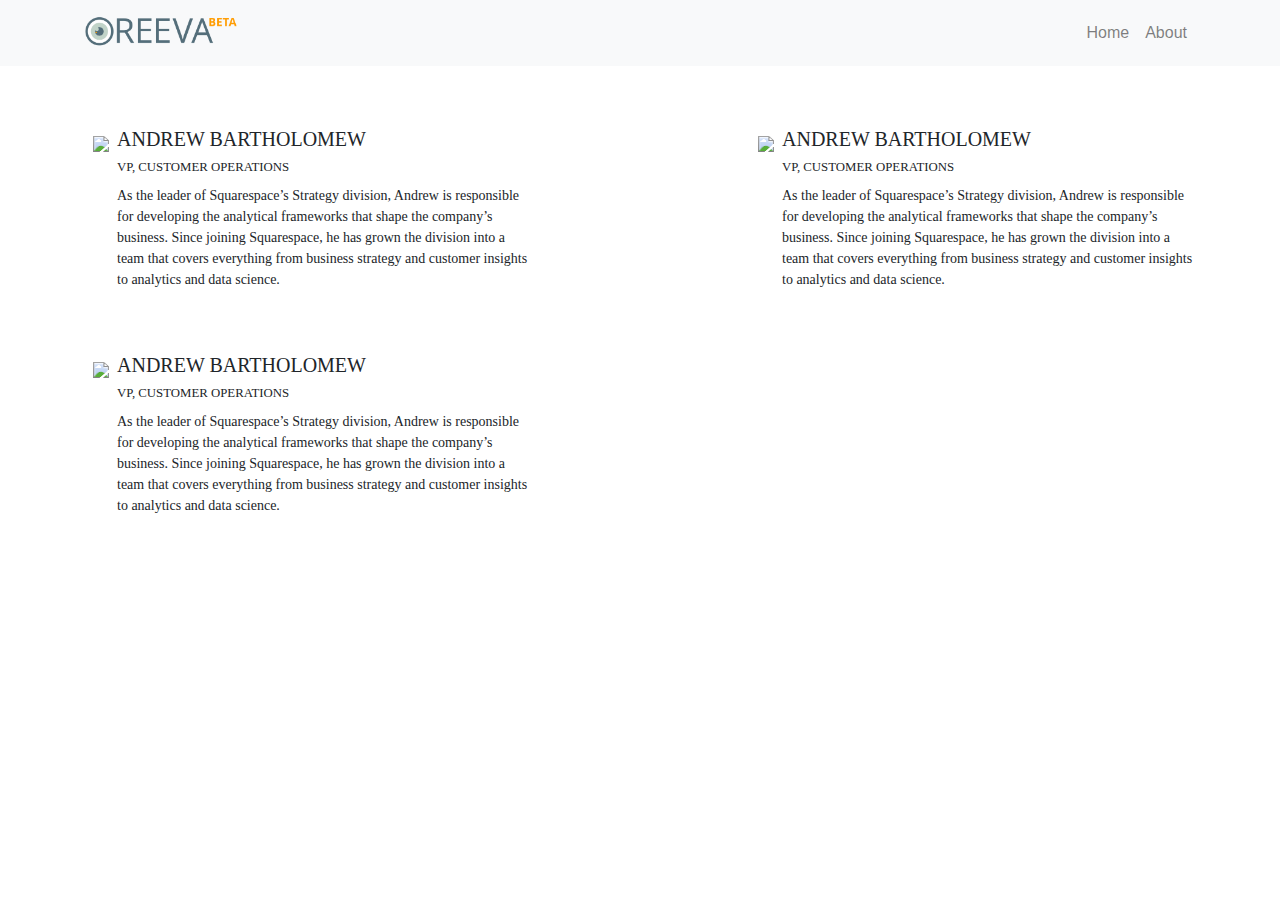
==== html/about.html @ f96af0c2 "Merge" ====
<html class="w-100">

<head>
    <link rel="stylesheet" type="text/css" href="../css/bootstrap-grid.min.css">
    <link rel="stylesheet" type="text/css" href="../css/bootstrap-beta.min.css">
    <link rel="stylesheet" type="text/css" href="../css/font-awesome.min.css">
    <link rel="stylesheet" type="text/css" href="../css/custom.css">
    <link rel="stylesheet" type="text/css" href="../css/spaces.css">
    <meta name="viewport" content="width=device-width, initial-scale=1">
    <!-- BugHerd -->
    <script type=‘text/javascript’>
        (function (d, t) {
 var bh = d.createElement(t), s = d.getElementsByTagName(t)[0];
 bh.type = ‘text/javascript’;
 bh.src = ’https://www.bugherd.com/sidebarv2.js?apikey=jisegynaoqxeapyedex9kg';
 s.parentNode.insertBefore(bh, s);
 })(document, ‘script’);
    </script>
</head>

<body>
    <nav class="navbar navbar-expand-lg navbar-light bg-light fixed-top">
        <div class="container">
            <a class="navbar-brand" href="#">
        <img src="../images/logo_color_beta.png" class="logo" />
    </a>
            <button class="navbar-toggler" type="button" data-toggle="collapse" data-target="#navbarTogglerDemo01" aria-controls="navbarTogglerDemo01"
                aria-expanded="false" aria-label="Toggle navigation">
        <span class="navbar-toggler-icon"></span>
    </button>
            <div class="collapse navbar-collapse" id="navbarTogglerDemo01">
                <ul class="navbar-nav ml-auto">
                    <li class="nav-item">
                        <a class="nav-link" href="#">Home</a>
                    </li>
                    <li class="navbar-item">
                        <a class="nav-link" href="#">About</a>
                    </li>
                </ul>
            </div>
        </div>
    </nav>
    <div class="row pt-5"></div>
    <!--<div class="row main-image">
    </div>-->
    <div class="container">
        <div class="row open-sans-light justify-content-between">
            <div class="col-lg-5 col-md-5 d-flex mt-5">
                <div class="image">
                    <img class="m-2" src="../images/worker.jpg" />
                </div>
                <div class="text">
                    <h5 class="open-sans-bold">ANDREW BARTHOLOMEW</h5>
                    <small>VP, CUSTOMER OPERATIONS</small>
                    <p class="details pt-2 font-size-14">
                        As the leader of Squarespace’s Strategy division, Andrew is responsible for developing the analytical frameworks that shape
                        the company’s business. Since joining Squarespace, he has grown the division into a team that covers
                        everything from business strategy and customer insights to analytics and data science.
                    </p>
                </div>
            </div>
                       <div class="col-lg-5 col-md-5 d-flex mt-5">
                <div class="image">
                    <img class="m-2" src="../images/employee.jpg" />
                </div>
                <div class="text">
                    <h5 class="open-sans-bold">ANDREW BARTHOLOMEW</h5>
                    <small>VP, CUSTOMER OPERATIONS</small>
                    <p class="details pt-2 font-size-14">
                        As the leader of Squarespace’s Strategy division, Andrew is responsible for developing the analytical frameworks that shape
                        the company’s business. Since joining Squarespace, he has grown the division into a team that covers
                        everything from business strategy and customer insights to analytics and data science.
                    </p>
                </div>
            </div>
                       <div class="col-lg-5 col-md-5 d-flex mt-5">
                <div class="image">
                    <img class="m-2" src="../images/worker.jpg" />
                </div>
                <div class="text">
                    <h5 class="open-sans-bold">ANDREW BARTHOLOMEW</h5>
                    <small>VP, CUSTOMER OPERATIONS</small>
                    <p class="details pt-2 font-size-14">
                        As the leader of Squarespace’s Strategy division, Andrew is responsible for developing the analytical frameworks that shape
                        the company’s business. Since joining Squarespace, he has grown the division into a team that covers
                        everything from business strategy and customer insights to analytics and data science.
                    </p>
                </div>
            </div>
 

        </div>
    </div>

</body>

</html>
---- css/custom.css ----
@font-face {
    font-family: OpenSansRegular;
    src: url(../fonts/OpenSans-Regular.ttf); 
}

@font-face {
    font-family: OpenSansLight;
    src: url(../fonts/OpenSans-Light.ttf); 
}

@font-face {
    font-family: OpenSansBold;
    src: url(../fonts/OpenSans-Bold.ttf); 
}

@font-face {
    font-family: OpenSansSemiBold;
    src: url(../fonts/OpenSans-Semibold.ttf); 
}

@font-face {
    font-family: Cabin-Regular;
    src: url(../fonts/cabin/Cabin-Regular.otf); 
}

.open-sans-light {
    font-family: OpenSansLight;
}


.open-sans-bold {
        font-family: OpenSansSemiBold;
    }
.nav-container {
    margin-right: auto;
    margin-left: auto;
    padding-right: 15px;
    padding-left: 15px;
    width: 75%;
}
.navbar-brand {
    font-family: Cabin-Regular;
}

@media screen and (max-width: 650px) {
    .main-content h1 {
        font-size: 3em !important;
    }

    form {
        margin-top: none !important;
    }

     .email-form input {
        margin-top: none;
    }

    .email-form button {
        width: 100%;
    }
}

@media screen and (max-width: 350px) {
    .main-content h1 {
        font-size: 2em !important;
    }

    .main-content footer p {
        font-size: 1em !important;
    }
}


@media screen and (max-width: 1500px) {
    form {
        margin-top: 2em !important;
    }
}

form {
    margin-top: 4em;
}

.main-content h1, .main-content footer p{
    transition: all 1s;
}
.logo {
    max-height: 40px;
}

@media screen and (max-width: 900px) {
    .input-block, .button-block {
        width: 100% !important;
    }
    .button-block button { 
        width: 100% !important;
        margin-top: 1em;
    }
    .logo-area .text .title {
      font-size: 1.2em !important;
    }
    .logo-area .text .paragraph {
      font-size: 0.8em !important;
    }
}
@media screen and (max-width: 760px) {
    .main-image {
        background-image: url("../images/main-mobile.png") !important;
        background-position: bottom !important;
        background-size: cover !important;
        height: 25% !important;
    }
    .logo-area .text .title {
      font-size: 1em !important;
    }
    .logo-area .text .paragraph {
      font-size: 0.6em !important;
    }
    .sub-image-1 {
      height: 40% !important;
    }
    .text-center-sm {
        text-align: center !important;
    }
}
.input-block {
    width: 60%;
    transition: all 0.7s;
}
.button-block {
    width: 20%;
    transition: all 0.7s;
}
.email-form {
    align-content: space-between;
}

.btn-light {
    border: solid 1px rgba(128, 128, 128, 0.377);
}

.card {
    height: 60px;
    width: 60px;
    background-color: gray;
}

.h-15 {
    height: 15% !important;
}
.w-75 {
  width: 75% !important;
}
.w-80 {
  width: 80% !important;
}

.h-85 {
    height: 85% !important;
}

.w-33 {
    width: 33%;
}
.w-60 {
    width: 60% !important;
}
.w-90 {
    width: 90% !important;
}
.font-size-12 {
    font-size: 12px;
}
.font-size-14 {
    font-size: 14px;
}
.font-size-16 {
    font-size: 16px;
}
.font-size-20 {
    font-size: 20px;
}

.main-image {
    background-image: url("../images/main-mobile.png");
    background-size: cover;
    background-repeat: no-repeat;
    background-position: center;
    transition: all 0.7s;
    height: 30%;
}

.btn {
    border-radius: 1px;
}
.btn-lg {
    padding: 1.1rem 2rem !important;
    font-size: 1rem;
}
.btn-light:hover {
    background-color: #ff9c00;
    border-color: #ff9c00;
}
.btn-primary {
    background-color: #83b797 !important;
    border-color: #83b797 !important;
}

.btn-primary:hover {
    background-color: #a2ccb2 !important;
    border-color: #a2ccb2 !important;
    box-shadow: none;
}

.btn-primary:focus {
    box-shadow: none;
}
.area {
    width: 100px;
    height: 100px;
    margin: 0.5em;
}
.stat-block .value {
    font-size: 3em;
    color: #83b797;
}
.stat-block .year {
    font-size: 15px;
    color: #546e7a;
}
.chart-area {
    height: 300px;
    width: 200%;
    background-color: gray;
}
.logo-area {
    display: flex;
}

.logo-area .logo {
    text-align: center;
    min-height: 160px;
    display: flex;
}
.logo-area .logo img{
    max-width: 60%;
    margin: auto;
}
.logo-area .blog img{
    max-width: 90% !important;
    margin: auto;
}
.logo-area .blog .text {
    width: 90% !important;
    text-align: left;
}
.logo-area .blog .text:hover {
  cursor: pointer;
}
.logo-area .blog .image {
  height: 150px;
  width: 90%;
  background-size: cover;
  background-repeat: no-repeat;
  background-color: #546e7a;
  background-blend-mode: luminosity;
  transition: background-color 0.6s;
}

.logo-area .blog .image:hover {
  background-color: transparent;
  cursor: pointer;
}
.logo-area .block {
    text-align: center;
    display: flex;
    flex-direction: column;
    align-items: center;
}
.logo-area .block img{
    max-width: 50%;
}
.text-color {
    color: #546e7a;
}
.custom-input {
    border: none;
    background: transparent;
    border-bottom: solid 2px rgba(84, 110, 122, 0.2);
    border-radius: 0;
    transition:  border-bottom 0.5s;
}
.custom-input:active, .custom-input:focus {
    border: none;
    background: transparent !important;
    border-bottom: solid 2px rgba(84, 110, 122, 0.5);
    border-radius: 0;
}
.green-color {
    color: #83b797;
}

@media screen and (max-width: 1150px) {
    .stat-overview-area {
            width: 100% !important;
    }
}
.form-control.input-lg {
    padding: 1.2rem;
    height: auto;
    font-size: 1rem;
}


.sub-image-1 {
    background-image: url("../images/subimage1.jpg");
    background-size: contain;
    background-repeat: no-repeat;
    background-position: center;
    transition: all 0.7s;
}
.sub-image-2 {
    background-image: url("../images/subimage2.jpg");
    background-size: contain;
    background-repeat: no-repeat;
    background-position: center;
    transition: all 0.7s;
}
.contact-icon {
  transition: color 0.5s;
}
.contact-icon:hover {
  color: #ff9c00;
  cursor: pointer;
}
.border-top {
    border-top: solid 1px #dadada;
}
.border-bottom {
       border-bottom: solid 1px #dadada;
}
.subtext-color {
    color: #b7b7b7;
}
---- css/spaces.css ----
.pb-5 {
  padding-bottom: 5rem !important;
}
.pt-5 {
  padding-top: 5rem !important;
}
.pb-8 {
  padding-bottom: 8rem !important;
}
.pt-8 {
  padding-top: 8rem !important;
}


.m-0 {
  margin: 0 !important;
}

.mt-0 {
  margin-top: 0 !important;
}

.mr-0 {
  margin-left: 0 !important;
}

.mb-0 {
  margin-bottom: 0 !important;
}

.ml-0 {
  margin-right: 0 !important;
}

.mx-0 {
  margin-right: 0 !important;
  margin-left: 0 !important;
}

.my-0 {
  margin-top: 0 !important;
  margin-bottom: 0 !important;
}

.m-1 {
  margin: 0.25rem !important;
}

.mt-1 {
  margin-top: 0.25rem !important;
}

.mr-1 {
  margin-left: 0.25rem !important;
}

.mb-1 {
  margin-bottom: 0.25rem !important;
}

.ml-1 {
  margin-right: 0.25rem !important;
}

.mx-1 {
  margin-right: 0.25rem !important;
  margin-left: 0.25rem !important;
}

.my-1 {
  margin-top: 0.25rem !important;
  margin-bottom: 0.25rem !important;
}

.m-2 {
  margin: 0.5rem !important;
}

.mt-2 {
  margin-top: 0.5rem !important;
}

.mr-2 {
  margin-left: 0.5rem !important;
}

.mb-2 {
  margin-bottom: 0.5rem !important;
}

.ml-2 {
  margin-right: 0.5rem !important;
}

.mx-2 {
  margin-right: 0.5rem !important;
  margin-left: 0.5rem !important;
}

.my-2 {
  margin-top: 0.5rem !important;
  margin-bottom: 0.5rem !important;
}

.m-3 {
  margin: 1rem !important;
}

.mt-3 {
  margin-top: 1rem !important;
}

.mr-3 {
  margin-left: 1rem !important;
}

.mb-3 {
  margin-bottom: 1rem !important;
}

.ml-3 {
  margin-right: 1rem !important;
}

.mx-3 {
  margin-right: 1rem !important;
  margin-left: 1rem !important;
}

.my-3 {
  margin-top: 1rem !important;
  margin-bottom: 1rem !important;
}

.m-4 {
  margin: 1.8rem !important;
}

.mt-4 {
  margin-top: 1.8rem !important;
}

.mr-4 {
  margin-left: 1.8rem !important;
}

.mb-4 {
  margin-bottom: 1.8rem !important;
}

.ml-4 {
  margin-right: 1.8rem !important;
}

.mx-4 {
  margin-right: 1.8rem !important;
  margin-left: 1.8rem !important;
}

.my-4 {
  margin-top: 1.8rem !important;
  margin-bottom: 1.8rem !important;
}

.m-5 {
  margin: 3rem !important;
}

.mt-5 {
  margin-top: 3rem !important;
}

.mr-5 {
  margin-left: 3rem !important;
}

.mb-5 {
  margin-bottom: 3rem !important;
}

.ml-5 {
  margin-right: 3rem !important;
}

.mx-5 {
  margin-right: 3rem !important;
  margin-left: 3rem !important;
}

.my-5 {
  margin-top: 3rem !important;
  margin-bottom: 3rem !important;
}

.m-6 {
  margin: 4rem !important;
}

.mt-6 {
  margin-top: 4rem !important;
}

.mr-6 {
  margin-left: 4rem !important;
}

.mb-6 {
  margin-bottom: 4rem !important;
}

.ml-6 {
  margin-right: 4rem !important;
}

.mx-6 {
  margin-right: 4rem !important;
  margin-left: 4rem !important;
}

.my-6 {
  margin-top: 4rem !important;
  margin-bottom: 4rem !important;
}

.m-7 {
  margin: 5rem !important;
}

.mt-7 {
  margin-top: 5rem !important;
}

.mr-7 {
  margin-left: 5rem !important;
}

.mb-7 {
  margin-bottom: 5rem !important;
}

.ml-7 {
  margin-right: 5rem !important;
}

.mx-7 {
  margin-right: 5rem !important;
  margin-left: 5rem !important;
}

.my-7 {
  margin-top: 5rem !important;
  margin-bottom: 5rem !important;
}

.m-8 {
  margin: 7.5rem !important;
}

.mt-8 {
  margin-top: 7.5rem !important;
}

.mr-8 {
  margin-left: 7.5rem !important;
}

.mb-8 {
  margin-bottom: 7.5rem !important;
}

.ml-8 {
  margin-right: 7.5rem !important;
}

.mx-8 {
  margin-right: 7.5rem !important;
  margin-left: 7.5rem !important;
}

.my-8 {
  margin-top: 7.5rem !important;
  margin-bottom: 7.5rem !important;
}

.m-9 {
  margin: 10rem !important;
}

.mt-9 {
  margin-top: 10rem !important;
}

.mr-9 {
  margin-left: 10rem !important;
}

.mb-9 {
  margin-bottom: 10rem !important;
}

.ml-9 {
  margin-right: 10rem !important;
}

.mx-9 {
  margin-right: 10rem !important;
  margin-left: 10rem !important;
}

.my-9 {
  margin-top: 10rem !important;
  margin-bottom: 10rem !important;
}

.m-10 {
  margin: 12.5rem !important;
}

.mt-10 {
  margin-top: 12.5rem !important;
}

.mr-10 {
  margin-left: 12.5rem !important;
}

.mb-10 {
  margin-bottom: 12.5rem !important;
}

.ml-10 {
  margin-right: 12.5rem !important;
}

.mx-10 {
  margin-right: 12.5rem !important;
  margin-left: 12.5rem !important;
}

.my-10 {
  margin-top: 12.5rem !important;
  margin-bottom: 12.5rem !important;
}

.m-11 {
  margin: 15rem !important;
}

.mt-11 {
  margin-top: 15rem !important;
}

.mr-11 {
  margin-left: 15rem !important;
}

.mb-11 {
  margin-bottom: 15rem !important;
}

.ml-11 {
  margin-right: 15rem !important;
}

.mx-11 {
  margin-right: 15rem !important;
  margin-left: 15rem !important;
}

.my-11 {
  margin-top: 15rem !important;
  margin-bottom: 15rem !important;
}
@media (max-width: 35.99em) {
  .m-xs-0 {
    margin: 0 !important;
  }
  .mt-xs-0 {
    margin-top: 0 !important;
  }
  .mr-xs-0 {
    margin-left: 0 !important;
  }
  .mb-xs-0 {
    margin-bottom: 0 !important;
  }
  .ml-xs-0 {
    margin-right: 0 !important;
  }
  .mx-xs-0 {
    margin-right: 0 !important;
    margin-left: 0 !important;
  }
  .my-xs-0 {
    margin-top: 0 !important;
    margin-bottom: 0 !important;
  }
  .m-xs-1 {
    margin: 0.25rem !important;
  }
  .mt-xs-1 {
    margin-top: 0.25rem !important;
  }
  .mr-xs-1 {
    margin-left: 0.25rem !important;
  }
  .mb-xs-1 {
    margin-bottom: 0.25rem !important;
  }
  .ml-xs-1 {
    margin-right: 0.25rem !important;
  }
  .mx-xs-1 {
    margin-right: 0.25rem !important;
    margin-left: 0.25rem !important;
  }
  .my-xs-1 {
    margin-top: 0.25rem !important;
    margin-bottom: 0.25rem !important;
  }
  .m-xs-2 {
    margin: 0.5rem !important;
  }
  .mt-xs-2 {
    margin-top: 0.5rem !important;
  }
  .mr-xs-2 {
    margin-left: 0.5rem !important;
  }
  .mb-xs-2 {
    margin-bottom: 0.5rem !important;
  }
  .ml-xs-2 {
    margin-right: 0.5rem !important;
  }
  .mx-xs-2 {
    margin-right: 0.5rem !important;
    margin-left: 0.5rem !important;
  }
  .my-xs-2 {
    margin-top: 0.5rem !important;
    margin-bottom: 0.5rem !important;
  }
  .m-xs-3 {
    margin: 1rem !important;
  }
  .mt-xs-3 {
    margin-top: 1rem !important;
  }
  .mr-xs-3 {
    margin-left: 1rem !important;
  }
  .mb-xs-3 {
    margin-bottom: 1rem !important;
  }
  .ml-xs-3 {
    margin-right: 1rem !important;
  }
  .mx-xs-3 {
    margin-right: 1rem !important;
    margin-left: 1rem !important;
  }
  .my-xs-3 {
    margin-top: 1rem !important;
    margin-bottom: 1rem !important;
  }
  .m-xs-4 {
    margin: 1.8rem !important;
  }
  .mt-xs-4 {
    margin-top: 1.8rem !important;
  }
  .mr-xs-4 {
    margin-left: 1.8rem !important;
  }
  .mb-xs-4 {
    margin-bottom: 1.8rem !important;
  }
  .ml-xs-4 {
    margin-right: 1.8rem !important;
  }
  .mx-xs-4 {
    margin-right: 1.8rem !important;
    margin-left: 1.8rem !important;
  }
  .my-xs-4 {
    margin-top: 1.8rem !important;
    margin-bottom: 1.8rem !important;
  }
  .m-xs-5 {
    margin: 3rem !important;
  }
  .mt-xs-5 {
    margin-top: 3rem !important;
  }
  .mr-xs-5 {
    margin-left: 3rem !important;
  }
  .mb-xs-5 {
    margin-bottom: 3rem !important;
  }
  .ml-xs-5 {
    margin-right: 3rem !important;
  }
  .mx-xs-5 {
    margin-right: 3rem !important;
    margin-left: 3rem !important;
  }
  .my-xs-5 {
    margin-top: 3rem !important;
    margin-bottom: 3rem !important;
  }
  .m-xs-6 {
    margin: 4rem !important;
  }
  .mt-xs-6 {
    margin-top: 4rem !important;
  }
  .mr-xs-6 {
    margin-left: 4rem !important;
  }
  .mb-xs-6 {
    margin-bottom: 4rem !important;
  }
  .ml-xs-6 {
    margin-right: 4rem !important;
  }
  .mx-xs-6 {
    margin-right: 4rem !important;
    margin-left: 4rem !important;
  }
  .my-xs-6 {
    margin-top: 4rem !important;
    margin-bottom: 4rem !important;
  }
  .m-xs-7 {
    margin: 5rem !important;
  }
  .mt-xs-7 {
    margin-top: 5rem !important;
  }
  .mr-xs-7 {
    margin-left: 5rem !important;
  }
  .mb-xs-7 {
    margin-bottom: 5rem !important;
  }
  .ml-xs-7 {
    margin-right: 5rem !important;
  }
  .mx-xs-7 {
    margin-right: 5rem !important;
    margin-left: 5rem !important;
  }
  .my-xs-7 {
    margin-top: 5rem !important;
    margin-bottom: 5rem !important;
  }
  .m-xs-8 {
    margin: 7.5rem !important;
  }
  .mt-xs-8 {
    margin-top: 7.5rem !important;
  }
  .mr-xs-8 {
    margin-left: 7.5rem !important;
  }
  .mb-xs-8 {
    margin-bottom: 7.5rem !important;
  }
  .ml-xs-8 {
    margin-right: 7.5rem !important;
  }
  .mx-xs-8 {
    margin-right: 7.5rem !important;
    margin-left: 7.5rem !important;
  }
  .my-xs-8 {
    margin-top: 7.5rem !important;
    margin-bottom: 7.5rem !important;
  }
  .m-xs-9 {
    margin: 10rem !important;
  }
  .mt-xs-9 {
    margin-top: 10rem !important;
  }
  .mr-xs-9 {
    margin-left: 10rem !important;
  }
  .mb-xs-9 {
    margin-bottom: 10rem !important;
  }
  .ml-xs-9 {
    margin-right: 10rem !important;
  }
  .mx-xs-9 {
    margin-right: 10rem !important;
    margin-left: 10rem !important;
  }
  .my-xs-9 {
    margin-top: 10rem !important;
    margin-bottom: 10rem !important;
  }
  .m-xs-10 {
    margin: 12.5rem !important;
  }
  .mt-xs-10 {
    margin-top: 12.5rem !important;
  }
  .mr-xs-10 {
    margin-left: 12.5rem !important;
  }
  .mb-xs-10 {
    margin-bottom: 12.5rem !important;
  }
  .ml-xs-10 {
    margin-right: 12.5rem !important;
  }
  .mx-xs-10 {
    margin-right: 12.5rem !important;
    margin-left: 12.5rem !important;
  }
  .my-xs-10 {
    margin-top: 12.5rem !important;
    margin-bottom: 12.5rem !important;
  }
  .m-xs-11 {
    margin: 15rem !important;
  }
  .mt-xs-11 {
    margin-top: 15rem !important;
  }
  .mr-xs-11 {
    margin-left: 15rem !important;
  }
  .mb-xs-11 {
    margin-bottom: 15rem !important;
  }
  .ml-xs-11 {
    margin-right: 15rem !important;
  }
  .mx-xs-11 {
    margin-right: 15rem !important;
    margin-left: 15rem !important;
  }
  .my-xs-11 {
    margin-top: 15rem !important;
    margin-bottom: 15rem !important;
  }
}

@media (min-width: 36em) {
  .m-sm-0 {
    margin: 0 !important;
  }
  .mt-sm-0 {
    margin-top: 0 !important;
  }
  .mr-sm-0 {
    margin-left: 0 !important;
  }
  .mb-sm-0 {
    margin-bottom: 0 !important;
  }
  .ml-sm-0 {
    margin-right: 0 !important;
  }
  .mx-sm-0 {
    margin-right: 0 !important;
    margin-left: 0 !important;
  }
  .my-sm-0 {
    margin-top: 0 !important;
    margin-bottom: 0 !important;
  }
  .m-sm-1 {
    margin: 0.25rem !important;
  }
  .mt-sm-1 {
    margin-top: 0.25rem !important;
  }
  .mr-sm-1 {
    margin-left: 0.25rem !important;
  }
  .mb-sm-1 {
    margin-bottom: 0.25rem !important;
  }
  .ml-sm-1 {
    margin-right: 0.25rem !important;
  }
  .mx-sm-1 {
    margin-right: 0.25rem !important;
    margin-left: 0.25rem !important;
  }
  .my-sm-1 {
    margin-top: 0.25rem !important;
    margin-bottom: 0.25rem !important;
  }
  .m-sm-2 {
    margin: 0.5rem !important;
  }
  .mt-sm-2 {
    margin-top: 0.5rem !important;
  }
  .mr-sm-2 {
    margin-left: 0.5rem !important;
  }
  .mb-sm-2 {
    margin-bottom: 0.5rem !important;
  }
  .ml-sm-2 {
    margin-right: 0.5rem !important;
  }
  .mx-sm-2 {
    margin-right: 0.5rem !important;
    margin-left: 0.5rem !important;
  }
  .my-sm-2 {
    margin-top: 0.5rem !important;
    margin-bottom: 0.5rem !important;
  }
  .m-sm-3 {
    margin: 1rem !important;
  }
  .mt-sm-3 {
    margin-top: 1rem !important;
  }
  .mr-sm-3 {
    margin-left: 1rem !important;
  }
  .mb-sm-3 {
    margin-bottom: 1rem !important;
  }
  .ml-sm-3 {
    margin-right: 1rem !important;
  }
  .mx-sm-3 {
    margin-right: 1rem !important;
    margin-left: 1rem !important;
  }
  .my-sm-3 {
    margin-top: 1rem !important;
    margin-bottom: 1rem !important;
  }
  .m-sm-4 {
    margin: 1.8rem !important;
  }
  .mt-sm-4 {
    margin-top: 1.8rem !important;
  }
  .mr-sm-4 {
    margin-left: 1.8rem !important;
  }
  .mb-sm-4 {
    margin-bottom: 1.8rem !important;
  }
  .ml-sm-4 {
    margin-right: 1.8rem !important;
  }
  .mx-sm-4 {
    margin-right: 1.8rem !important;
    margin-left: 1.8rem !important;
  }
  .my-sm-4 {
    margin-top: 1.8rem !important;
    margin-bottom: 1.8rem !important;
  }
  .m-sm-5 {
    margin: 3rem !important;
  }
  .mt-sm-5 {
    margin-top: 3rem !important;
  }
  .mr-sm-5 {
    margin-left: 3rem !important;
  }
  .mb-sm-5 {
    margin-bottom: 3rem !important;
  }
  .ml-sm-5 {
    margin-right: 3rem !important;
  }
  .mx-sm-5 {
    margin-right: 3rem !important;
    margin-left: 3rem !important;
  }
  .my-sm-5 {
    margin-top: 3rem !important;
    margin-bottom: 3rem !important;
  }
  .m-sm-6 {
    margin: 4rem !important;
  }
  .mt-sm-6 {
    margin-top: 4rem !important;
  }
  .mr-sm-6 {
    margin-left: 4rem !important;
  }
  .mb-sm-6 {
    margin-bottom: 4rem !important;
  }
  .ml-sm-6 {
    margin-right: 4rem !important;
  }
  .mx-sm-6 {
    margin-right: 4rem !important;
    margin-left: 4rem !important;
  }
  .my-sm-6 {
    margin-top: 4rem !important;
    margin-bottom: 4rem !important;
  }
  .m-sm-7 {
    margin: 5rem !important;
  }
  .mt-sm-7 {
    margin-top: 5rem !important;
  }
  .mr-sm-7 {
    margin-left: 5rem !important;
  }
  .mb-sm-7 {
    margin-bottom: 5rem !important;
  }
  .ml-sm-7 {
    margin-right: 5rem !important;
  }
  .mx-sm-7 {
    margin-right: 5rem !important;
    margin-left: 5rem !important;
  }
  .my-sm-7 {
    margin-top: 5rem !important;
    margin-bottom: 5rem !important;
  }
  .m-sm-8 {
    margin: 7.5rem !important;
  }
  .mt-sm-8 {
    margin-top: 7.5rem !important;
  }
  .mr-sm-8 {
    margin-left: 7.5rem !important;
  }
  .mb-sm-8 {
    margin-bottom: 7.5rem !important;
  }
  .ml-sm-8 {
    margin-right: 7.5rem !important;
  }
  .mx-sm-8 {
    margin-right: 7.5rem !important;
    margin-left: 7.5rem !important;
  }
  .my-sm-8 {
    margin-top: 7.5rem !important;
    margin-bottom: 7.5rem !important;
  }
  .m-sm-9 {
    margin: 10rem !important;
  }
  .mt-sm-9 {
    margin-top: 10rem !important;
  }
  .mr-sm-9 {
    margin-left: 10rem !important;
  }
  .mb-sm-9 {
    margin-bottom: 10rem !important;
  }
  .ml-sm-9 {
    margin-right: 10rem !important;
  }
  .mx-sm-9 {
    margin-right: 10rem !important;
    margin-left: 10rem !important;
  }
  .my-sm-9 {
    margin-top: 10rem !important;
    margin-bottom: 10rem !important;
  }
  .m-sm-10 {
    margin: 12.5rem !important;
  }
  .mt-sm-10 {
    margin-top: 12.5rem !important;
  }
  .mr-sm-10 {
    margin-left: 12.5rem !important;
  }
  .mb-sm-10 {
    margin-bottom: 12.5rem !important;
  }
  .ml-sm-10 {
    margin-right: 12.5rem !important;
  }
  .mx-sm-10 {
    margin-right: 12.5rem !important;
    margin-left: 12.5rem !important;
  }
  .my-sm-10 {
    margin-top: 12.5rem !important;
    margin-bottom: 12.5rem !important;
  }
  .m-sm-11 {
    margin: 15rem !important;
  }
  .mt-sm-11 {
    margin-top: 15rem !important;
  }
  .mr-sm-11 {
    margin-left: 15rem !important;
  }
  .mb-sm-11 {
    margin-bottom: 15rem !important;
  }
  .ml-sm-11 {
    margin-right: 15rem !important;
  }
  .mx-sm-11 {
    margin-right: 15rem !important;
    margin-left: 15rem !important;
  }
  .my-sm-11 {
    margin-top: 15rem !important;
    margin-bottom: 15rem !important;
  }
}


@media (min-width: 48em) {
  .m-md-0 {
    margin: 0 !important;
  }
  .mt-md-0 {
    margin-top: 0 !important;
  }
  .mr-md-0 {
    margin-left: 0 !important;
  }
  .mb-md-0 {
    margin-bottom: 0 !important;
  }
  .ml-md-0 {
    margin-right: 0 !important;
  }
  .mx-md-0 {
    margin-right: 0 !important;
    margin-left: 0 !important;
  }
  .my-md-0 {
    margin-top: 0 !important;
    margin-bottom: 0 !important;
  }
  .m-md-1 {
    margin: 0.25rem !important;
  }
  .mt-md-1 {
    margin-top: 0.25rem !important;
  }
  .mr-md-1 {
    margin-left: 0.25rem !important;
  }
  .mb-md-1 {
    margin-bottom: 0.25rem !important;
  }
  .ml-md-1 {
    margin-right: 0.25rem !important;
  }
  .mx-md-1 {
    margin-right: 0.25rem !important;
    margin-left: 0.25rem !important;
  }
  .my-md-1 {
    margin-top: 0.25rem !important;
    margin-bottom: 0.25rem !important;
  }
  .m-md-2 {
    margin: 0.5rem !important;
  }
  .mt-md-2 {
    margin-top: 0.5rem !important;
  }
  .mr-md-2 {
    margin-left: 0.5rem !important;
  }
  .mb-md-2 {
    margin-bottom: 0.5rem !important;
  }
  .ml-md-2 {
    margin-right: 0.5rem !important;
  }
  .mx-md-2 {
    margin-right: 0.5rem !important;
    margin-left: 0.5rem !important;
  }
  .my-md-2 {
    margin-top: 0.5rem !important;
    margin-bottom: 0.5rem !important;
  }
  .m-md-3 {
    margin: 1rem !important;
  }
  .mt-md-3 {
    margin-top: 1rem !important;
  }
  .mr-md-3 {
    margin-left: 1rem !important;
  }
  .mb-md-3 {
    margin-bottom: 1rem !important;
  }
  .ml-md-3 {
    margin-right: 1rem !important;
  }
  .mx-md-3 {
    margin-right: 1rem !important;
    margin-left: 1rem !important;
  }
  .my-md-3 {
    margin-top: 1rem !important;
    margin-bottom: 1rem !important;
  }
  .m-md-4 {
    margin: 1.8rem !important;
  }
  .mt-md-4 {
    margin-top: 1.8rem !important;
  }
  .mr-md-4 {
    margin-left: 1.8rem !important;
  }
  .mb-md-4 {
    margin-bottom: 1.8rem !important;
  }
  .ml-md-4 {
    margin-right: 1.8rem !important;
  }
  .mx-md-4 {
    margin-right: 1.8rem !important;
    margin-left: 1.8rem !important;
  }
  .my-md-4 {
    margin-top: 1.8rem !important;
    margin-bottom: 1.8rem !important;
  }
  .m-md-5 {
    margin: 3rem !important;
  }
  .mt-md-5 {
    margin-top: 3rem !important;
  }
  .mr-md-5 {
    margin-left: 3rem !important;
  }
  .mb-md-5 {
    margin-bottom: 3rem !important;
  }
  .ml-md-5 {
    margin-right: 3rem !important;
  }
  .mx-md-5 {
    margin-right: 3rem !important;
    margin-left: 3rem !important;
  }
  .my-md-5 {
    margin-top: 3rem !important;
    margin-bottom: 3rem !important;
  }
  .m-md-6 {
    margin: 4rem !important;
  }
  .mt-md-6 {
    margin-top: 4rem !important;
  }
  .mr-md-6 {
    margin-left: 4rem !important;
  }
  .mb-md-6 {
    margin-bottom: 4rem !important;
  }
  .ml-md-6 {
    margin-right: 4rem !important;
  }
  .mx-md-6 {
    margin-right: 4rem !important;
    margin-left: 4rem !important;
  }
  .my-md-6 {
    margin-top: 4rem !important;
    margin-bottom: 4rem !important;
  }
  .m-md-7 {
    margin: 5rem !important;
  }
  .mt-md-7 {
    margin-top: 5rem !important;
  }
  .mr-md-7 {
    margin-left: 5rem !important;
  }
  .mb-md-7 {
    margin-bottom: 5rem !important;
  }
  .ml-md-7 {
    margin-right: 5rem !important;
  }
  .mx-md-7 {
    margin-right: 5rem !important;
    margin-left: 5rem !important;
  }
  .my-md-7 {
    margin-top: 5rem !important;
    margin-bottom: 5rem !important;
  }
  .m-md-8 {
    margin: 7.5rem !important;
  }
  .mt-md-8 {
    margin-top: 7.5rem !important;
  }
  .mr-md-8 {
    margin-left: 7.5rem !important;
  }
  .mb-md-8 {
    margin-bottom: 7.5rem !important;
  }
  .ml-md-8 {
    margin-right: 7.5rem !important;
  }
  .mx-md-8 {
    margin-right: 7.5rem !important;
    margin-left: 7.5rem !important;
  }
  .my-md-8 {
    margin-top: 7.5rem !important;
    margin-bottom: 7.5rem !important;
  }
  .m-md-9 {
    margin: 10rem !important;
  }
  .mt-md-9 {
    margin-top: 10rem !important;
  }
  .mr-md-9 {
    margin-left: 10rem !important;
  }
  .mb-md-9 {
    margin-bottom: 10rem !important;
  }
  .ml-md-9 {
    margin-right: 10rem !important;
  }
  .mx-md-9 {
    margin-right: 10rem !important;
    margin-left: 10rem !important;
  }
  .my-md-9 {
    margin-top: 10rem !important;
    margin-bottom: 10rem !important;
  }
  .m-md-10 {
    margin: 12.5rem !important;
  }
  .mt-md-10 {
    margin-top: 12.5rem !important;
  }
  .mr-md-10 {
    margin-left: 12.5rem !important;
  }
  .mb-md-10 {
    margin-bottom: 12.5rem !important;
  }
  .ml-md-10 {
    margin-right: 12.5rem !important;
  }
  .mx-md-10 {
    margin-right: 12.5rem !important;
    margin-left: 12.5rem !important;
  }
  .my-md-10 {
    margin-top: 12.5rem !important;
    margin-bottom: 12.5rem !important;
  }
  .m-md-11 {
    margin: 15rem !important;
  }
  .mt-md-11 {
    margin-top: 15rem !important;
  }
  .mr-md-11 {
    margin-left: 15rem !important;
  }
  .mb-md-11 {
    margin-bottom: 15rem !important;
  }
  .ml-md-11 {
    margin-right: 15rem !important;
  }
  .mx-md-11 {
    margin-right: 15rem !important;
    margin-left: 15rem !important;
  }
  .my-md-11 {
    margin-top: 15rem !important;
    margin-bottom: 15rem !important;
  }
}

@media (min-width: 62em) {
  .m-lg-0 {
    margin: 0 !important;
  }
  .mt-lg-0 {
    margin-top: 0 !important;
  }
  .mr-lg-0 {
    margin-left: 0 !important;
  }
  .mb-lg-0 {
    margin-bottom: 0 !important;
  }
  .ml-lg-0 {
    margin-right: 0 !important;
  }
  .mx-lg-0 {
    margin-right: 0 !important;
    margin-left: 0 !important;
  }
  .my-lg-0 {
    margin-top: 0 !important;
    margin-bottom: 0 !important;
  }
  .m-lg-1 {
    margin: 0.25rem !important;
  }
  .mt-lg-1 {
    margin-top: 0.25rem !important;
  }
  .mr-lg-1 {
    margin-left: 0.25rem !important;
  }
  .mb-lg-1 {
    margin-bottom: 0.25rem !important;
  }
  .ml-lg-1 {
    margin-right: 0.25rem !important;
  }
  .mx-lg-1 {
    margin-right: 0.25rem !important;
    margin-left: 0.25rem !important;
  }
  .my-lg-1 {
    margin-top: 0.25rem !important;
    margin-bottom: 0.25rem !important;
  }
  .m-lg-2 {
    margin: 0.5rem !important;
  }
  .mt-lg-2 {
    margin-top: 0.5rem !important;
  }
  .mr-lg-2 {
    margin-left: 0.5rem !important;
  }
  .mb-lg-2 {
    margin-bottom: 0.5rem !important;
  }
  .ml-lg-2 {
    margin-right: 0.5rem !important;
  }
  .mx-lg-2 {
    margin-right: 0.5rem !important;
    margin-left: 0.5rem !important;
  }
  .my-lg-2 {
    margin-top: 0.5rem !important;
    margin-bottom: 0.5rem !important;
  }
  .m-lg-3 {
    margin: 1rem !important;
  }
  .mt-lg-3 {
    margin-top: 1rem !important;
  }
  .mr-lg-3 {
    margin-left: 1rem !important;
  }
  .mb-lg-3 {
    margin-bottom: 1rem !important;
  }
  .ml-lg-3 {
    margin-right: 1rem !important;
  }
  .mx-lg-3 {
    margin-right: 1rem !important;
    margin-left: 1rem !important;
  }
  .my-lg-3 {
    margin-top: 1rem !important;
    margin-bottom: 1rem !important;
  }
  .m-lg-4 {
    margin: 1.8rem !important;
  }
  .mt-lg-4 {
    margin-top: 1.8rem !important;
  }
  .mr-lg-4 {
    margin-left: 1.8rem !important;
  }
  .mb-lg-4 {
    margin-bottom: 1.8rem !important;
  }
  .ml-lg-4 {
    margin-right: 1.8rem !important;
  }
  .mx-lg-4 {
    margin-right: 1.8rem !important;
    margin-left: 1.8rem !important;
  }
  .my-lg-4 {
    margin-top: 1.8rem !important;
    margin-bottom: 1.8rem !important;
  }
  .m-lg-5 {
    margin: 3rem !important;
  }
  .mt-lg-5 {
    margin-top: 3rem !important;
  }
  .mr-lg-5 {
    margin-left: 3rem !important;
  }
  .mb-lg-5 {
    margin-bottom: 3rem !important;
  }
  .ml-lg-5 {
    margin-right: 3rem !important;
  }
  .mx-lg-5 {
    margin-right: 3rem !important;
    margin-left: 3rem !important;
  }
  .my-lg-5 {
    margin-top: 3rem !important;
    margin-bottom: 3rem !important;
  }
  .m-lg-6 {
    margin: 4rem !important;
  }
  .mt-lg-6 {
    margin-top: 4rem !important;
  }
  .mr-lg-6 {
    margin-left: 4rem !important;
  }
  .mb-lg-6 {
    margin-bottom: 4rem !important;
  }
  .ml-lg-6 {
    margin-right: 4rem !important;
  }
  .mx-lg-6 {
    margin-right: 4rem !important;
    margin-left: 4rem !important;
  }
  .my-lg-6 {
    margin-top: 4rem !important;
    margin-bottom: 4rem !important;
  }
  .m-lg-7 {
    margin: 5rem !important;
  }
  .mt-lg-7 {
    margin-top: 5rem !important;
  }
  .mr-lg-7 {
    margin-left: 5rem !important;
  }
  .mb-lg-7 {
    margin-bottom: 5rem !important;
  }
  .ml-lg-7 {
    margin-right: 5rem !important;
  }
  .mx-lg-7 {
    margin-right: 5rem !important;
    margin-left: 5rem !important;
  }
  .my-lg-7 {
    margin-top: 5rem !important;
    margin-bottom: 5rem !important;
  }
  .m-lg-8 {
    margin: 7.5rem !important;
  }
  .mt-lg-8 {
    margin-top: 7.5rem !important;
  }
  .mr-lg-8 {
    margin-left: 7.5rem !important;
  }
  .mb-lg-8 {
    margin-bottom: 7.5rem !important;
  }
  .ml-lg-8 {
    margin-right: 7.5rem !important;
  }
  .mx-lg-8 {
    margin-right: 7.5rem !important;
    margin-left: 7.5rem !important;
  }
  .my-lg-8 {
    margin-top: 7.5rem !important;
    margin-bottom: 7.5rem !important;
  }
  .m-lg-9 {
    margin: 10rem !important;
  }
  .mt-lg-9 {
    margin-top: 10rem !important;
  }
  .mr-lg-9 {
    margin-left: 10rem !important;
  }
  .mb-lg-9 {
    margin-bottom: 10rem !important;
  }
  .ml-lg-9 {
    margin-right: 10rem !important;
  }
  .mx-lg-9 {
    margin-right: 10rem !important;
    margin-left: 10rem !important;
  }
  .my-lg-9 {
    margin-top: 10rem !important;
    margin-bottom: 10rem !important;
  }
  .m-lg-10 {
    margin: 12.5rem !important;
  }
  .mt-lg-10 {
    margin-top: 12.5rem !important;
  }
  .mr-lg-10 {
    margin-left: 12.5rem !important;
  }
  .mb-lg-10 {
    margin-bottom: 12.5rem !important;
  }
  .ml-lg-10 {
    margin-right: 12.5rem !important;
  }
  .mx-lg-10 {
    margin-right: 12.5rem !important;
    margin-left: 12.5rem !important;
  }
  .my-lg-10 {
    margin-top: 12.5rem !important;
    margin-bottom: 12.5rem !important;
  }
  .m-lg-11 {
    margin: 15rem !important;
  }
  .mt-lg-11 {
    margin-top: 15rem !important;
  }
  .mr-lg-11 {
    margin-left: 15rem !important;
  }
  .mb-lg-11 {
    margin-bottom: 15rem !important;
  }
  .ml-lg-11 {
    margin-right: 15rem !important;
  }
  .mx-lg-11 {
    margin-right: 15rem !important;
    margin-left: 15rem !important;
  }
  .my-lg-11 {
    margin-top: 15rem !important;
    margin-bottom: 15rem !important;
  }
}

@media (min-width: 75em) {
  .m-xl-0 {
    margin: 0 !important;
  }
  .mt-xl-0 {
    margin-top: 0 !important;
  }
  .mr-xl-0 {
    margin-left: 0 !important;
  }
  .mb-xl-0 {
    margin-bottom: 0 !important;
  }
  .ml-xl-0 {
    margin-right: 0 !important;
  }
  .mx-xl-0 {
    margin-right: 0 !important;
    margin-left: 0 !important;
  }
  .my-xl-0 {
    margin-top: 0 !important;
    margin-bottom: 0 !important;
  }
  .m-xl-1 {
    margin: 0.25rem !important;
  }
  .mt-xl-1 {
    margin-top: 0.25rem !important;
  }
  .mr-xl-1 {
    margin-left: 0.25rem !important;
  }
  .mb-xl-1 {
    margin-bottom: 0.25rem !important;
  }
  .ml-xl-1 {
    margin-right: 0.25rem !important;
  }
  .mx-xl-1 {
    margin-right: 0.25rem !important;
    margin-left: 0.25rem !important;
  }
  .my-xl-1 {
    margin-top: 0.25rem !important;
    margin-bottom: 0.25rem !important;
  }
  .m-xl-2 {
    margin: 0.5rem !important;
  }
  .mt-xl-2 {
    margin-top: 0.5rem !important;
  }
  .mr-xl-2 {
    margin-left: 0.5rem !important;
  }
  .mb-xl-2 {
    margin-bottom: 0.5rem !important;
  }
  .ml-xl-2 {
    margin-right: 0.5rem !important;
  }
  .mx-xl-2 {
    margin-right: 0.5rem !important;
    margin-left: 0.5rem !important;
  }
  .my-xl-2 {
    margin-top: 0.5rem !important;
    margin-bottom: 0.5rem !important;
  }
  .m-xl-3 {
    margin: 1rem !important;
  }
  .mt-xl-3 {
    margin-top: 1rem !important;
  }
  .mr-xl-3 {
    margin-left: 1rem !important;
  }
  .mb-xl-3 {
    margin-bottom: 1rem !important;
  }
  .ml-xl-3 {
    margin-right: 1rem !important;
  }
  .mx-xl-3 {
    margin-right: 1rem !important;
    margin-left: 1rem !important;
  }
  .my-xl-3 {
    margin-top: 1rem !important;
    margin-bottom: 1rem !important;
  }
  .m-xl-4 {
    margin: 1.8rem !important;
  }
  .mt-xl-4 {
    margin-top: 1.8rem !important;
  }
  .mr-xl-4 {
    margin-left: 1.8rem !important;
  }
  .mb-xl-4 {
    margin-bottom: 1.8rem !important;
  }
  .ml-xl-4 {
    margin-right: 1.8rem !important;
  }
  .mx-xl-4 {
    margin-right: 1.8rem !important;
    margin-left: 1.8rem !important;
  }
  .my-xl-4 {
    margin-top: 1.8rem !important;
    margin-bottom: 1.8rem !important;
  }
  .m-xl-5 {
    margin: 3rem !important;
  }
  .mt-xl-5 {
    margin-top: 3rem !important;
  }
  .mr-xl-5 {
    margin-left: 3rem !important;
  }
  .mb-xl-5 {
    margin-bottom: 3rem !important;
  }
  .ml-xl-5 {
    margin-right: 3rem !important;
  }
  .mx-xl-5 {
    margin-right: 3rem !important;
    margin-left: 3rem !important;
  }
  .my-xl-5 {
    margin-top: 3rem !important;
    margin-bottom: 3rem !important;
  }
  .m-xl-6 {
    margin: 4rem !important;
  }
  .mt-xl-6 {
    margin-top: 4rem !important;
  }
  .mr-xl-6 {
    margin-left: 4rem !important;
  }
  .mb-xl-6 {
    margin-bottom: 4rem !important;
  }
  .ml-xl-6 {
    margin-right: 4rem !important;
  }
  .mx-xl-6 {
    margin-right: 4rem !important;
    margin-left: 4rem !important;
  }
  .my-xl-6 {
    margin-top: 4rem !important;
    margin-bottom: 4rem !important;
  }
  .m-xl-7 {
    margin: 5rem !important;
  }
  .mt-xl-7 {
    margin-top: 5rem !important;
  }
  .mr-xl-7 {
    margin-left: 5rem !important;
  }
  .mb-xl-7 {
    margin-bottom: 5rem !important;
  }
  .ml-xl-7 {
    margin-right: 5rem !important;
  }
  .mx-xl-7 {
    margin-right: 5rem !important;
    margin-left: 5rem !important;
  }
  .my-xl-7 {
    margin-top: 5rem !important;
    margin-bottom: 5rem !important;
  }
  .m-xl-8 {
    margin: 7.5rem !important;
  }
  .mt-xl-8 {
    margin-top: 7.5rem !important;
  }
  .mr-xl-8 {
    margin-left: 7.5rem !important;
  }
  .mb-xl-8 {
    margin-bottom: 7.5rem !important;
  }
  .ml-xl-8 {
    margin-right: 7.5rem !important;
  }
  .mx-xl-8 {
    margin-right: 7.5rem !important;
    margin-left: 7.5rem !important;
  }
  .my-xl-8 {
    margin-top: 7.5rem !important;
    margin-bottom: 7.5rem !important;
  }
  .m-xl-9 {
    margin: 10rem !important;
  }
  .mt-xl-9 {
    margin-top: 10rem !important;
  }
  .mr-xl-9 {
    margin-left: 10rem !important;
  }
  .mb-xl-9 {
    margin-bottom: 10rem !important;
  }
  .ml-xl-9 {
    margin-right: 10rem !important;
  }
  .mx-xl-9 {
    margin-right: 10rem !important;
    margin-left: 10rem !important;
  }
  .my-xl-9 {
    margin-top: 10rem !important;
    margin-bottom: 10rem !important;
  }
  .m-xl-10 {
    margin: 12.5rem !important;
  }
  .mt-xl-10 {
    margin-top: 12.5rem !important;
  }
  .mr-xl-10 {
    margin-left: 12.5rem !important;
  }
  .mb-xl-10 {
    margin-bottom: 12.5rem !important;
  }
  .ml-xl-10 {
    margin-right: 12.5rem !important;
  }
  .mx-xl-10 {
    margin-right: 12.5rem !important;
    margin-left: 12.5rem !important;
  }
  .my-xl-10 {
    margin-top: 12.5rem !important;
    margin-bottom: 12.5rem !important;
  }
  .m-xl-11 {
    margin: 15rem !important;
  }
  .mt-xl-11 {
    margin-top: 15rem !important;
  }
  .mr-xl-11 {
    margin-left: 15rem !important;
  }
  .mb-xl-11 {
    margin-bottom: 15rem !important;
  }
  .ml-xl-11 {
    margin-right: 15rem !important;
  }
  .mx-xl-11 {
    margin-right: 15rem !important;
    margin-left: 15rem !important;
  }
  .my-xl-11 {
    margin-top: 15rem !important;
    margin-bottom: 15rem !important;
  }
}

.p-5 {
    padding: 5em !important;
}
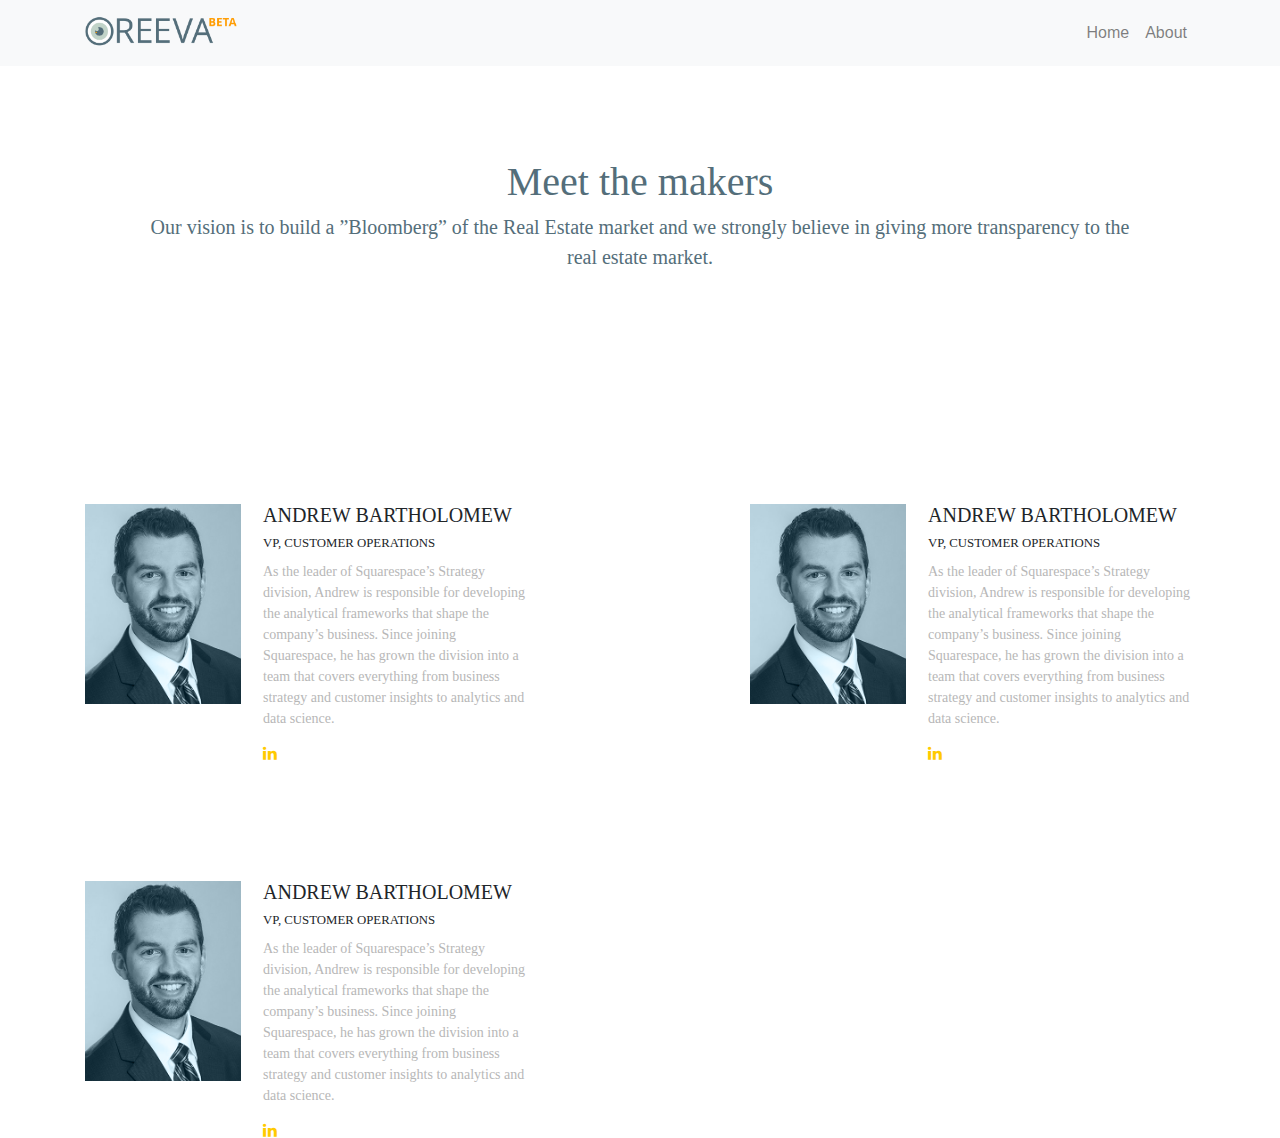
==== commit 730bc0a9: "add makers page" ====
--- a/html/about.html
+++ b/html/about.html
@@ -40,55 +40,71 @@
             </div>
         </div>
     </nav>
-    <div class="row pt-5"></div>
-    <!--<div class="row main-image">
-    </div>-->
     <div class="container">
-        <div class="row open-sans-light justify-content-between">
-            <div class="col-lg-5 col-md-5 d-flex mt-5">
-                <div class="image">
-                    <img class="m-2" src="../images/worker.jpg" />
+        <div class="row text-color mt-md-7 mt-sm-3 mb-sm-3 mb-xs-3 mt-xs-3">
+            <div class="col-md-12 col-lg-12 col-sm-12 m-auto p-5">
+                <div class="row">
+                    <div class="com-lg-12 col-md-12 text-center">
+                        <h1 class="open-sans-light fw-600">
+                            Meet the makers
+                        </h1>
+                        <p class="open-sans-light font-size-20">
+                            Our vision is to build a ”Bloomberg” of the Real Estate market and we strongly believe in giving more transparency to the
+                            real estate market.
+                        </p>
+                    </div>
+                </div>
+            </div>
+        </div>
+        <div class="row employee open-sans-light justify-content-between">
+            <div class="col-lg-5 col-md-5 d-flex mt-8 justify-content-between">
+                <div class="photo">
                 </div>
                 <div class="text">
                     <h5 class="open-sans-bold">ANDREW BARTHOLOMEW</h5>
                     <small>VP, CUSTOMER OPERATIONS</small>
-                    <p class="details pt-2 font-size-14">
+                    <p class="details pt-2 font-size-14 subtext-color">
                         As the leader of Squarespace’s Strategy division, Andrew is responsible for developing the analytical frameworks that shape
                         the company’s business. Since joining Squarespace, he has grown the division into a team that covers
                         everything from business strategy and customer insights to analytics and data science.
                     </p>
+                    <div class="contacts">
+                        <i class="fa fa-linkedin accent-light-color" aria-hidden="true"></i>
+                    </div>
                 </div>
             </div>
-                       <div class="col-lg-5 col-md-5 d-flex mt-5">
-                <div class="image">
-                    <img class="m-2" src="../images/employee.jpg" />
+            <div class="col-lg-5 col-md-5 d-flex mt-8 justify-content-between">
+                <div class="photo">
                 </div>
                 <div class="text">
                     <h5 class="open-sans-bold">ANDREW BARTHOLOMEW</h5>
                     <small>VP, CUSTOMER OPERATIONS</small>
-                    <p class="details pt-2 font-size-14">
+                    <p class="details pt-2 font-size-14 subtext-color">
                         As the leader of Squarespace’s Strategy division, Andrew is responsible for developing the analytical frameworks that shape
                         the company’s business. Since joining Squarespace, he has grown the division into a team that covers
                         everything from business strategy and customer insights to analytics and data science.
                     </p>
+                    <div class="contacts">
+                        <i class="fa fa-linkedin accent-light-color" aria-hidden="true"></i>
+                    </div>
                 </div>
             </div>
-                       <div class="col-lg-5 col-md-5 d-flex mt-5">
-                <div class="image">
-                    <img class="m-2" src="../images/worker.jpg" />
+            <div class="col-lg-5 col-md-5 d-flex mt-8 justify-content-between">
+                <div class="photo">
                 </div>
                 <div class="text">
                     <h5 class="open-sans-bold">ANDREW BARTHOLOMEW</h5>
                     <small>VP, CUSTOMER OPERATIONS</small>
-                    <p class="details pt-2 font-size-14">
+                    <p class="details pt-2 font-size-14 subtext-color">
                         As the leader of Squarespace’s Strategy division, Andrew is responsible for developing the analytical frameworks that shape
                         the company’s business. Since joining Squarespace, he has grown the division into a team that covers
                         everything from business strategy and customer insights to analytics and data science.
                     </p>
+                    <div class="contacts">
+                        <i class="fa fa-linkedin accent-light-color" aria-hidden="true"></i>
+                    </div>
                 </div>
             </div>
- 
-
         </div>
     </div>
 
--- a/css/custom.css
+++ b/css/custom.css
@@ -341,4 +341,33 @@
 }
 .subtext-color {
     color: #b7b7b7;
+}
+.employee .photo {
+    background-image: url(../images/employee.jpeg);
+    height: 200px;
+    width: 35%;
+    background-color: #546e7a;
+    background-size: cover;
+    background-repeat: no-repeat;
+    background-blend-mode: luminosity;
+    transition: background-color 0.5s;
+}
+.employee .photo:hover {
+    background-color: transparent;
+}
+.employee .text{
+    width: 60%;
+}
+.employee .contacts i {
+    transition: color 0.5s;
+}
+.employee .contacts i:hover{
+    cursor: pointer;
+    color: #ff9c00;
+}
+.accent-color {
+    color: #ff9c00;
+}
+.accent-light-color {
+    color: #ffca00;
 }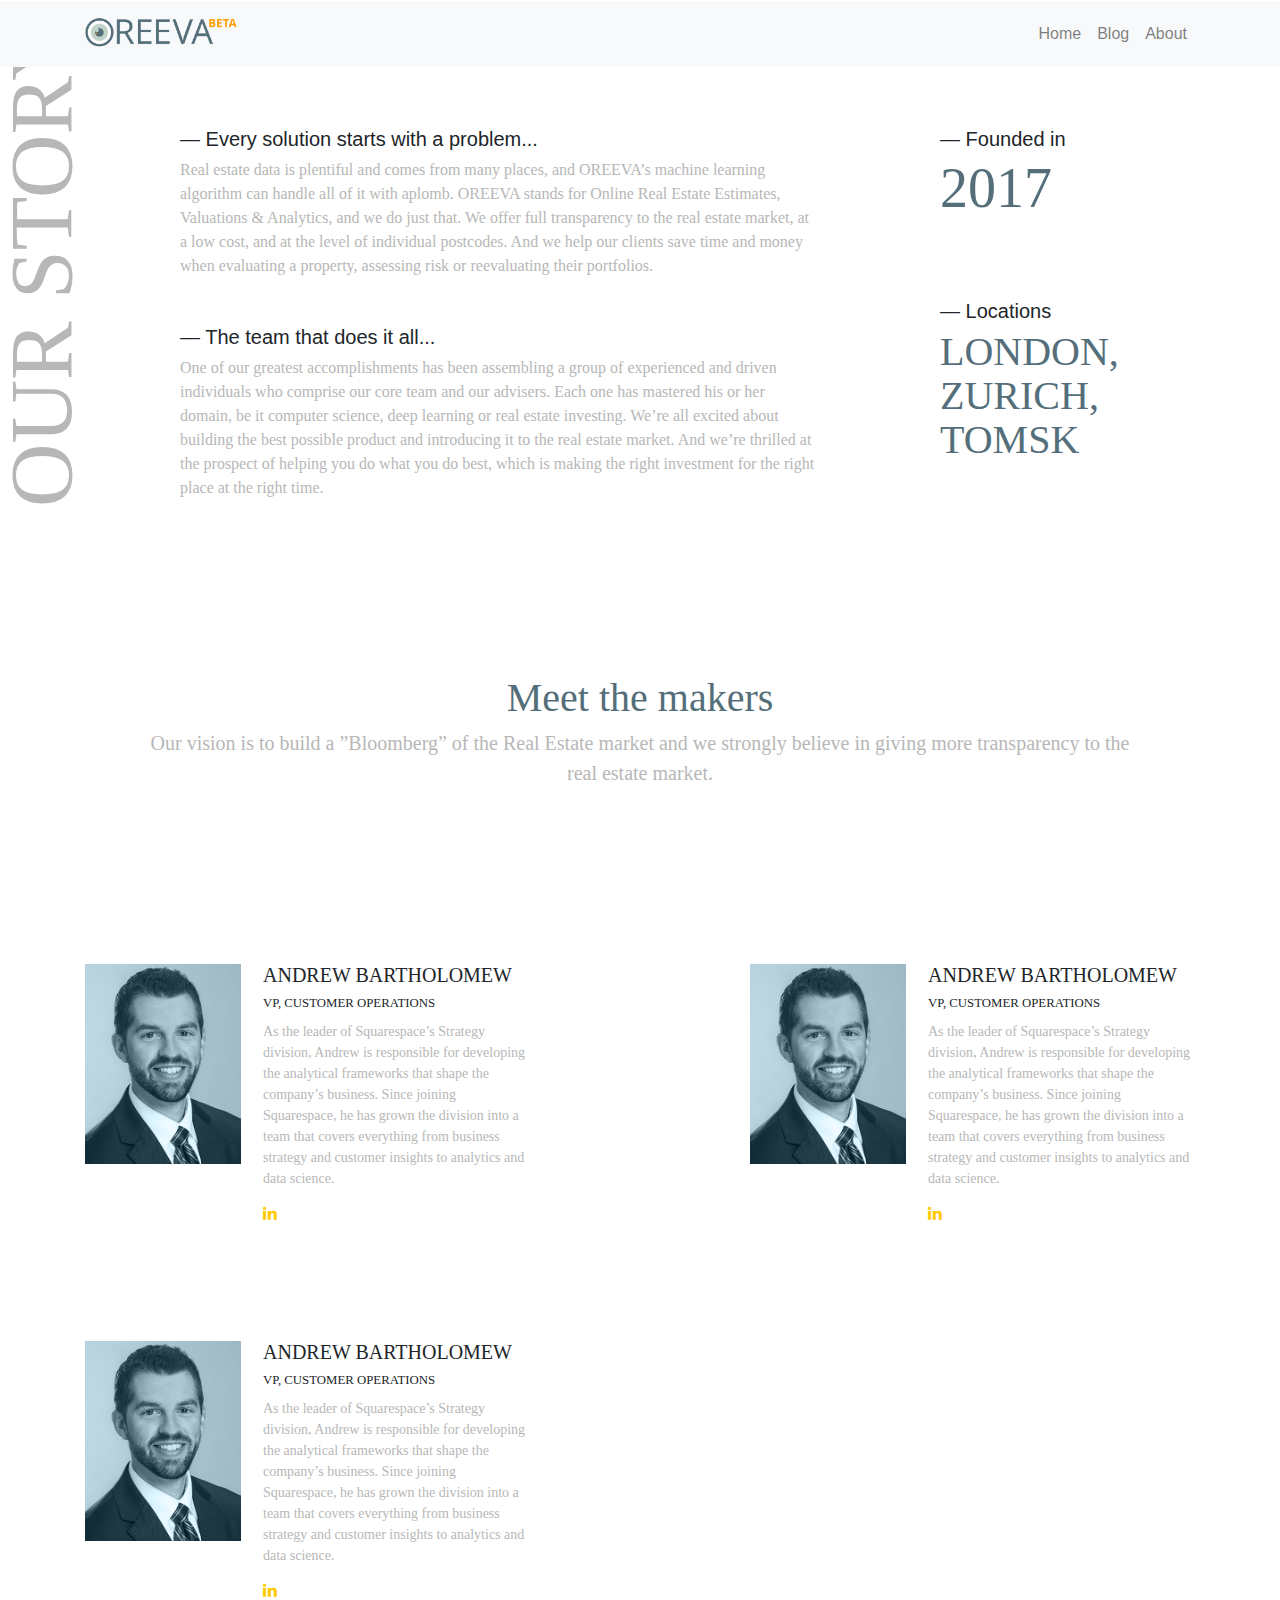
==== commit 77f8f07b: "add article page" ====
--- a/html/about.html
+++ b/html/about.html
@@ -1,4 +1,4 @@
-<html class="w-100">
+<html>
 
 <head>
     <link rel="stylesheet" type="text/css" href="../css/bootstrap-grid.min.css">
@@ -6,6 +6,7 @@
     <link rel="stylesheet" type="text/css" href="../css/font-awesome.min.css">
     <link rel="stylesheet" type="text/css" href="../css/custom.css">
     <link rel="stylesheet" type="text/css" href="../css/spaces.css">
+    <link rel="stylesheet" href="../css/anicollection.css">
     <meta name="viewport" content="width=device-width, initial-scale=1">
     <!-- BugHerd -->
     <script type=‘text/javascript’>
@@ -21,34 +22,68 @@
 <body>
     <nav class="navbar navbar-expand-lg navbar-light bg-light fixed-top">
         <div class="container">
-            <a class="navbar-brand" href="#">
-        <img src="../images/logo_color_beta.png" class="logo" />
-    </a>
+            <a class="navbar-brand" href="index.html">
+                <img src="../images/logo_color_beta.png" class="logo" />
+            </a>
             <button class="navbar-toggler" type="button" data-toggle="collapse" data-target="#navbarTogglerDemo01" aria-controls="navbarTogglerDemo01"
                 aria-expanded="false" aria-label="Toggle navigation">
-        <span class="navbar-toggler-icon"></span>
-    </button>
+                <span class="navbar-toggler-icon"></span>
+            </button>
             <div class="collapse navbar-collapse" id="navbarTogglerDemo01">
                 <ul class="navbar-nav ml-auto">
                     <li class="nav-item">
-                        <a class="nav-link" href="#">Home</a>
+                        <a class="nav-link" href="index.html">Home</a>
+                    </li>
+                    <li class="nav-item">
+                        <a class="nav-link" href="blog.html">Blog</a>
                     </li>
                     <li class="navbar-item">
-                        <a class="nav-link" href="#">About</a>
+                        <a class="nav-link" href="about.html">About</a>
                     </li>
                 </ul>
             </div>
         </div>
     </nav>
     <div class="container">
-        <div class="row text-color mt-md-7 mt-sm-3 mb-sm-3 mb-xs-3 mt-xs-3">
-            <div class="col-md-12 col-lg-12 col-sm-12 m-auto p-5">
+        <div class="row">
+            <div class="col-lg-1 text-uppercase vertical subtext-color pb-6">
+                <h1 class="display-2 open-sans-bold">Our story</h2>
+            </div>
+            <div class="col-lg-7 pt-8" data-anijs="if: scroll, on:window, do: fadeInUp animated, before: scrollReveal">
+                <h5>— Every solution starts with a problem... </h5>
+                <p class="subtext-color open-sans-light">
+                    Real estate data is plentiful and comes from many places, and OREEVA’s machine learning algorithm can handle all of it with
+                    aplomb. OREEVA stands for Online Real Estate Estimates, Valuations & Analytics, and we do just that.
+                    We offer full transparency to the real estate market, at a low cost, and at the level of individual postcodes.
+                    And we help our clients save time and money when evaluating a property, assessing risk or reevaluating
+                    their portfolios.
+                </p>
+                <h5 class="mt-5">— The team that does it all... </h5>
+                <p class="subtext-color open-sans-light">
+                    One of our greatest accomplishments has been assembling a group of experienced and driven individuals who comprise our core
+                    team and our advisers. Each one has mastered his or her domain, be it computer science, deep learning
+                    or real estate investing. We’re all excited about building the best possible product and introducing
+                    it to the real estate market. And we’re thrilled at the prospect of helping you do what you do best,
+                    which is making the right investment for the right place at the right time.
+                </p>
+            </div>
+            <div class="col-lg-3 offset-lg-1 pt-8">
+                <h5 data-anijs="if: scroll, on:window, do: fadeInRight animated, before: scrollReveal">— Founded in </h5>
+                <h1 data-anijs="if: scroll, on:window, do: fadeInRight animated, before: scrollReveal" class="display-4 text-color open-sans-light"> 2017 </h1>
+                <h5 data-anijs="if: scroll, on:window, do: fadeInRight animated, before: scrollReveal" class="mt-7">— Locations </h5>
+                <h1 data-anijs="if: scroll, on:window, do: fadeInRight animated, before: scrollReveal" class="display-5 text-color open-sans-light"> LONDON, ZURICH, TOMSK </h1>
+            </div>
+        </div>
+    </div>
+    <div class="container">
+        <div class="row text-color mt-md-7 mb-md-7 mt-sm-3 mb-sm-3 mb-xs-3 mt-xs-3" data-anijs="if: scroll, on:window, do: fadeInUp animated, before: scrollReveal">
+            <div class="col-md-12 col-lg-12 col-sm-12 p-5">
                 <div class="row">
                     <div class="com-lg-12 col-md-12 text-center">
                         <h1 class="open-sans-light fw-600">
                             Meet the makers
                         </h1>
-                        <p class="open-sans-light font-size-20">
+                        <p class="open-sans-light font-size-20 subtext-color">
                             Our vision is to build a ”Bloomberg” of the Real Estate market and we strongly believe in giving more transparency to the
                             real estate market.
                         </p>
@@ -56,8 +91,8 @@
                 </div>
             </div>
         </div>
-        <div class="row employee open-sans-light justify-content-between">
-            <div class="col-lg-5 col-md-5 d-flex mt-8 justify-content-between">
+        <div class="row employee open-sans-light justify-content-between" data-anijs="if: scroll, on:window, do: fadeInUp animated, before: scrollReveal">
+            <div class="col-lg-5 col-md-6 d-flex mb-8 justify-content-between">
                 <div class="photo">
                 </div>
                 <div class="text">
@@ -73,7 +108,7 @@
                     </div>
                 </div>
             </div>
-            <div class="col-lg-5 col-md-5 d-flex mt-8 justify-content-between">
+            <div class="col-lg-5 col-md-6 d-flex mb-8 justify-content-between">
                 <div class="photo">
                 </div>
                 <div class="text">
@@ -89,7 +124,7 @@
                     </div>
                 </div>
             </div>
-            <div class="col-lg-5 col-md-5 d-flex mt-8 justify-content-between">
+            <div class="col-lg-5 col-md-6 d-flex mb-8 justify-content-between">
                 <div class="photo">
                 </div>
                 <div class="text">
@@ -107,7 +142,8 @@
             </div>
         </div>
     </div>
-
 </body>
 
-</html>+</html>
+<script src="../js/anijs.js"></script>
+<script src="../js/anijs-helper-scrollreveal.js"></script>--- a/css/custom.css
+++ b/css/custom.css
@@ -1,3 +1,4 @@
+/*---fonts---*/
 @font-face {
     font-family: OpenSansRegular;
     src: url(../fonts/OpenSans-Regular.ttf); 
@@ -27,10 +28,200 @@
     font-family: OpenSansLight;
 }
 
-
 .open-sans-bold {
         font-family: OpenSansSemiBold;
-    }
+}
+
+    body {
+    height: 100%;
+}
+
+@media screen and (max-width: 650px) {
+    .main-content h1 {
+        font-size: 3em !important;
+    }
+
+    form {
+        margin-top: none !important;
+    }
+
+     .email-form input {
+        margin-top: none;
+    }
+
+    .email-form button {
+        width: 100%;
+    }
+}
+
+@media screen and (max-width: 350px) {
+    .main-content h1 {
+        font-size: 2em !important;
+    }
+
+    .main-content footer p {
+        font-size: 1em !important;
+    }
+}
+
+
+@media screen and (max-width: 1500px) {
+    form {
+        margin-top: 2em !important;
+    }
+}
+
+form {
+    margin-top: 4em;
+}
+
+.main-content h1, .main-content footer p{
+    transition: all 1s;
+}
+.logo {
+    max-height: 40px;
+}
+
+@media screen and (max-width: 900px) {
+    .input-block, .button-block {
+        width: 100% !important;
+    }
+    .button-block button { 
+        width: 100% !important;
+        margin-top: 1em;
+    }
+    .logo-area .text .title {
+      font-size: 1.2em !important;
+    }
+    .logo-area .text .paragraph {
+      font-size: 0.8em !important;
+    }
+}
+@media screen and (max-width: 760px) {
+    .logo-area .text .title {
+      font-size: 1em !important;
+    }
+    .logo-area .text .paragraph {
+      font-size: 0.6em !important;
+    }
+    .sub-image-1 {
+      height: 40% !important;
+    }
+    .text-center-sm {
+        text-align: center !important;
+    }
+}
+.input-block {
+    width: 60%;
+    transition: all 0.7s;
+}
+.button-block {
+    width: 20%;
+    transition: all 0.7s;
+}
+.email-form {
+    align-content: space-between;
+}
+
+.btn-light {
+    border: solid 1px rgba(128, 128, 128, 0.377);
+}
+
+.card {
+    height: 60px;
+    width: 60px;
+    background-color: gray;
+}
+
+
+/*---sizes---*/
+.h-15 {
+    height: 15% !important;
+}
+.w-75 {
+  width: 75% !important;
+}
+.w-80 {
+  width: 80% !important;
+}
+.h-85 {
+    height: 85% !important;
+}
+.w-33 {
+    width: 33%;
+}
+.w-60 {
+    width: 60% !important;
+}
+.w-90 {
+    width: 90% !important;
+}
+.font-size-12 {
+    font-size: 12px;
+}
+.font-size-14 {
+    font-size: 14px;
+}
+.font-size-16 {
+    font-size: 16px;
+}
+.font-size-20 {
+    font-size: 20px;
+}
+
+/*---custom Bootstrap elements---*/
+.btn {
+    border-radius: 1px;
+}
+.btn-lg {
+    padding: 1.1rem 2rem !important;
+    font-size: 1rem;
+}
+.btn-light:hover {
+    background-color: #ff9c00;
+    border-color: #ff9c00;
+}
+.btn-primary {
+    background-color: #83b797 !important;
+    border-color: #83b797 !important;
+}
+
+.btn-primary:hover {
+    background-color: #a2ccb2 !important;
+    border-color: #a2ccb2 !important;
+    box-shadow: none;
+}
+
+.btn-primary:focus {
+    box-shadow: none;
+}
+.btn-outline-secondary:hover {
+    background-color: #ff9c00;
+    border-color: #ff9c00;
+}
+.btn-outline-secondary:hover {
+    font-family: OpenSansLight;
+}
+.custom-input {
+    border: none;
+    background: transparent;
+    border-bottom: solid 2px rgba(84, 110, 122, 0.2);
+    border-radius: 0;
+    transition:  border-bottom 0.5s;
+}
+.custom-input:active, .custom-input:focus {
+    border: none;
+    background: transparent !important;
+    border-bottom: solid 2px rgba(84, 110, 122, 0.5);
+    border-radius: 0;
+}
+.navbar-toggler.custom {
+    border: none !important;
+}
+
+.nav-link:hover {
+    color: #ffca00 !important;
+}
 .nav-container {
     margin-right: auto;
     margin-left: auto;
@@ -42,197 +233,13 @@
     font-family: Cabin-Regular;
 }
 
-@media screen and (max-width: 650px) {
-    .main-content h1 {
-        font-size: 3em !important;
-    }
-
-    form {
-        margin-top: none !important;
-    }
-
-     .email-form input {
-        margin-top: none;
-    }
-
-    .email-form button {
-        width: 100%;
-    }
-}
-
-@media screen and (max-width: 350px) {
-    .main-content h1 {
-        font-size: 2em !important;
-    }
-
-    .main-content footer p {
-        font-size: 1em !important;
-    }
-}
-
-
-@media screen and (max-width: 1500px) {
-    form {
-        margin-top: 2em !important;
-    }
-}
-
-form {
-    margin-top: 4em;
-}
-
-.main-content h1, .main-content footer p{
-    transition: all 1s;
-}
-.logo {
-    max-height: 40px;
-}
-
-@media screen and (max-width: 900px) {
-    .input-block, .button-block {
-        width: 100% !important;
-    }
-    .button-block button { 
-        width: 100% !important;
-        margin-top: 1em;
-    }
-    .logo-area .text .title {
-      font-size: 1.2em !important;
-    }
-    .logo-area .text .paragraph {
-      font-size: 0.8em !important;
-    }
-}
-@media screen and (max-width: 760px) {
-    .main-image {
-        background-image: url("../images/main-mobile.png") !important;
-        background-position: bottom !important;
-        background-size: cover !important;
-        height: 25% !important;
-    }
-    .logo-area .text .title {
-      font-size: 1em !important;
-    }
-    .logo-area .text .paragraph {
-      font-size: 0.6em !important;
-    }
-    .sub-image-1 {
-      height: 40% !important;
-    }
-    .text-center-sm {
-        text-align: center !important;
-    }
-}
-.input-block {
-    width: 60%;
-    transition: all 0.7s;
-}
-.button-block {
-    width: 20%;
-    transition: all 0.7s;
-}
-.email-form {
-    align-content: space-between;
-}
-
-.btn-light {
-    border: solid 1px rgba(128, 128, 128, 0.377);
-}
-
-.card {
-    height: 60px;
-    width: 60px;
-    background-color: gray;
-}
-
-.h-15 {
-    height: 15% !important;
-}
-.w-75 {
-  width: 75% !important;
-}
-.w-80 {
-  width: 80% !important;
-}
-
-.h-85 {
-    height: 85% !important;
-}
-
-.w-33 {
-    width: 33%;
-}
-.w-60 {
-    width: 60% !important;
-}
-.w-90 {
-    width: 90% !important;
-}
-.font-size-12 {
-    font-size: 12px;
-}
-.font-size-14 {
-    font-size: 14px;
-}
-.font-size-16 {
-    font-size: 16px;
-}
-.font-size-20 {
-    font-size: 20px;
-}
-
-.main-image {
-    background-image: url("../images/main-mobile.png");
-    background-size: cover;
-    background-repeat: no-repeat;
-    background-position: center;
-    transition: all 0.7s;
-    height: 30%;
-}
-
-.btn {
-    border-radius: 1px;
-}
-.btn-lg {
-    padding: 1.1rem 2rem !important;
-    font-size: 1rem;
-}
-.btn-light:hover {
-    background-color: #ff9c00;
-    border-color: #ff9c00;
-}
-.btn-primary {
-    background-color: #83b797 !important;
-    border-color: #83b797 !important;
-}
-
-.btn-primary:hover {
-    background-color: #a2ccb2 !important;
-    border-color: #a2ccb2 !important;
-    box-shadow: none;
-}
-
-.btn-primary:focus {
-    box-shadow: none;
-}
+
+
 .area {
     width: 100px;
     height: 100px;
     margin: 0.5em;
 }
-.stat-block .value {
-    font-size: 3em;
-    color: #83b797;
-}
-.stat-block .year {
-    font-size: 15px;
-    color: #546e7a;
-}
-.chart-area {
-    height: 300px;
-    width: 200%;
-    background-color: gray;
-}
 .logo-area {
     display: flex;
 }
@@ -241,35 +248,55 @@
     text-align: center;
     min-height: 160px;
     display: flex;
+    width: 250px;
 }
 .logo-area .logo img{
-    max-width: 60%;
+    max-width: 40%;
     margin: auto;
 }
 .logo-area .blog img{
     max-width: 90% !important;
     margin: auto;
 }
-.logo-area .blog .text {
-    width: 90% !important;
-    text-align: left;
-}
 .logo-area .blog .text:hover {
   cursor: pointer;
+}
+.logo-area .blog .overview {
+    border-bottom: solid 1px rgba(193, 193, 193, 0.15);
+}
+.logo-area .blog .overview, .logo-area .blog .text {
+  width: 90% !important;
+    text-align: left;
 }
 .logo-area .blog .image {
   height: 150px;
   width: 90%;
   background-size: cover;
   background-repeat: no-repeat;
-  background-color: #546e7a;
+  /*background-color: #546e7a;
   background-blend-mode: luminosity;
-  transition: background-color 0.6s;
+  transition: background-color 0.6s;*/
 }
 
 .logo-area .blog .image:hover {
-  background-color: transparent;
+  /*background-color: transparent;*/
   cursor: pointer;
+}
+.blog .author  {
+  width: 90%;
+}
+.blog .author .photo {
+    width: 60px;
+    height: 60px;
+    background-color: gray;
+    max-width: 35%;
+    float: left;
+}
+.blog .author .name {
+    width: 65%;
+    float: left;
+    padding-left: 1em;
+    text-align: left;
 }
 .logo-area .block {
     text-align: center;
@@ -280,25 +307,9 @@
 .logo-area .block img{
     max-width: 50%;
 }
-.text-color {
-    color: #546e7a;
-}
-.custom-input {
-    border: none;
-    background: transparent;
-    border-bottom: solid 2px rgba(84, 110, 122, 0.2);
-    border-radius: 0;
-    transition:  border-bottom 0.5s;
-}
-.custom-input:active, .custom-input:focus {
-    border: none;
-    background: transparent !important;
-    border-bottom: solid 2px rgba(84, 110, 122, 0.5);
-    border-radius: 0;
-}
-.green-color {
-    color: #83b797;
-}
+
+
+
 
 @media screen and (max-width: 1150px) {
     .stat-overview-area {
@@ -365,9 +376,36 @@
     cursor: pointer;
     color: #ff9c00;
 }
+.img-circle {
+    border-radius: 100px;
+    box-shadow: 0 0 7px #666; 
+    background-size: cover;
+    background-position: top;
+    background-repeat: no-repeat;
+}
+.main-background {
+    background-color: #f7f6f4;
+}
+.vertical {
+    writing-mode: vertical-lr;
+    text-align: center;
+    transform: rotate(180deg);
+}
+
+
+/*---colors---*/
+.black {
+    color: black;
+}
 .accent-color {
     color: #ff9c00;
 }
 .accent-light-color {
     color: #ffca00;
+}
+.green-color {
+    color: #83b797;
+}
+.text-color {
+    color: #546e7a;
 }--- a/css/anicollection.css
+++ b/css/anicollection.css
@@ -0,0 +1,4686 @@
+@charset "UTF-8";
+
+/*!
+AniCollection - http://anicollection.github.io/
+Licensed under the MIT license - http://opensource.org/licenses/MIT
+Copyright (c) 2015 Dariel Noel
+
+Animate.css - http://daneden.me/animate
+Licensed under the MIT license - http://opensource.org/licenses/MIT
+Copyright (c) 2014 Daniel Eden
+*/
+
+.animated {
+  -webkit-animation-duration: 1s;
+  animation-duration: 1s;
+  -webkit-animation-fill-mode: both;
+  animation-fill-mode: both;
+}
+
+.animated.infinite {
+  -webkit-animation-iteration-count: infinite;
+  animation-iteration-count: infinite;
+}
+
+.animated.hinge {
+  -webkit-animation-duration: 2s;
+  animation-duration: 2s;
+}
+
+.duration-xs {
+  -webkit-animation-duration: 0.25s;
+  animation-duration: 0.25s;
+}
+
+.duration-sm {
+  -webkit-animation-duration: 0.5s;
+  animation-duration: 0.5s;
+}
+
+.duration-md {
+  -webkit-animation-duration: 1s;
+  animation-duration: 1s;
+}
+
+.duration-lg {
+  -webkit-animation-duration: 2s;
+  animation-duration: 2s;
+}
+
+.duration-xl {
+  -webkit-animation-duration: 4s;
+  animation-duration: 4s;
+}
+
+/*animation-timing-function: sets the animation speed
+( linear | ease | ease-in | ease-out | ease-in-out | cubic-bezier ).*/
+
+.timing-linear {
+  -webkit-animation-timing-function: linear;
+  animation-timing-function: linear;
+}
+
+.timing-ease-in {
+  -webkit-animation-timing-function: ease-in;
+  animation-timing-function: ease-in;
+}
+
+.timing-ease-out {
+  -webkit-animation-timing-function: ease-out;
+  animation-timing-function: ease-out;
+}
+
+.timing-ease-in-out {
+  -webkit-animation-timing-function: ease-in-out;
+  animation-timing-function: ease-in-out;
+}
+
+.timing-cubic-bezier {
+  -webkit-animation-timing-function: cubic-bezier;
+  animation-timing-function: cubic-bezier;
+}
+
+/*animation-delay: the delay before our animation will start.*/
+
+.delay-xs {
+  -webkit-animation-delay: 0.25s;
+  animation-delay: 0.25s;
+}
+
+.delay-sm {
+  -webkit-animation-delay: 0.5s;
+  animation-delay: 0.5s;
+}
+
+.delay-md {
+  -webkit-animation-delay: 1s;
+  animation-delay: 1s;
+}
+
+.delay-lg {
+  -webkit-animation-delay: 2s;
+  animation-delay: 2s;
+}
+
+.delay-xl {
+  -webkit-animation-delay: 4s;
+  animation-delay: 4s;
+}
+
+/*how many times it will iterate through animation.*/
+
+.iteration-infinite {
+  -webkit-animation-iteration-count: infinite;
+  animation-iteration-count: infinite;
+}
+
+.iteration-1 {
+  -webkit-animation-iteration-count: 1;
+  animation-iteration-count: 1;
+}
+
+.iteration-2 {
+  -webkit-animation-iteration-count: 2;
+  animation-iteration-count: 2;
+}
+
+.iteration-3 {
+  -webkit-animation-iteration-count: 3;
+  animation-iteration-count: 3;
+}
+
+.iteration-4 {
+  -webkit-animation-iteration-count: 2;
+  animation-iteration-count: 2;
+}
+
+.iteration-5 {
+  -webkit-animation-iteration-count: 4;
+  animation-iteration-count: 4;
+}
+
+/* animation-direction: gives you the ability to change the loop direction, from start to end ,
+or from end to start, or both.*/
+
+.direction-normal {
+  -webkit-animation-direction: normal;
+  animation-direction: normal;
+}
+
+.direction-reverse {
+  -webkit-animation-direction: reverse;
+  animation-direction: reverse;
+}
+
+.direction-alternate {
+  -webkit-animation-direction: alternate;
+  animation-direction: alternate;
+}
+
+.direction-alternate-reverse {
+  -webkit-animation-direction: alternate-reverse;
+  animation-direction: alternate-reverse;
+}
+
+/* animation-fill-mode: specifies which styles will be applied to the element when our animation is finished*/
+
+.fill-mode-none {
+  -webkit-animation-fill-mode: none;
+  animation-fill-mode: none;
+}
+
+.fill-mode-forwards {
+  -webkit-animation-fill-mode: forwards;
+  animation-fill-mode: forwards;
+}
+
+.fill-mode-backwards {
+  -webkit-animation-fill-mode: backwards;
+  animation-fill-mode: backwards;
+}
+
+.fill-mode-both {
+  -webkit-animation-fill-mode: both;
+  animation-fill-mode: both;
+}
+
+/*
+ *@name bounce
+ *@className bounce animated
+ *@cssCode true
+ *@editionLink codepen.io
+ *@author Dan Eden
+ *@source Animate.css
+ *@sourceUrl http://daneden.github.io/animate.css/
+ *@issues https://github.com/daneden/animate.css/issues
+ *@license MIT
+ */
+
+@-webkit-keyframes bounce {
+  0%, 100%, 20%, 53%, 80% {
+    -webkit-transition-timing-function: cubic-bezier(0.215, .61, .355, 1);
+    transition-timing-function: cubic-bezier(0.215, .61, .355, 1);
+    -webkit-transform: translate3d(0, 0, 0);
+    transform: translate3d(0, 0, 0);
+  }
+
+  40%, 43% {
+    -webkit-transition-timing-function: cubic-bezier(0.755, .050, .855, .060);
+    transition-timing-function: cubic-bezier(0.755, .050, .855, .060);
+    -webkit-transform: translate3d(0, -30px, 0);
+    transform: translate3d(0, -30px, 0);
+  }
+
+  70% {
+    -webkit-transition-timing-function: cubic-bezier(0.755, .050, .855, .060);
+    transition-timing-function: cubic-bezier(0.755, .050, .855, .060);
+    -webkit-transform: translate3d(0, -15px, 0);
+    transform: translate3d(0, -15px, 0);
+  }
+
+  90% {
+    -webkit-transform: translate3d(0, -4px, 0);
+    transform: translate3d(0, -4px, 0);
+  }
+}
+
+@keyframes bounce {
+  0%, 100%, 20%, 53%, 80% {
+    -webkit-transition-timing-function: cubic-bezier(0.215, .61, .355, 1);
+    transition-timing-function: cubic-bezier(0.215, .61, .355, 1);
+    -webkit-transform: translate3d(0, 0, 0);
+    -ms-transform: translate3d(0, 0, 0);
+    transform: translate3d(0, 0, 0);
+  }
+
+  40%, 43% {
+    -webkit-transition-timing-function: cubic-bezier(0.755, .050, .855, .060);
+    transition-timing-function: cubic-bezier(0.755, .050, .855, .060);
+    -webkit-transform: translate3d(0, -30px, 0);
+    -ms-transform: translate3d(0, -30px, 0);
+    transform: translate3d(0, -30px, 0);
+  }
+
+  70% {
+    -webkit-transition-timing-function: cubic-bezier(0.755, .050, .855, .060);
+    transition-timing-function: cubic-bezier(0.755, .050, .855, .060);
+    -webkit-transform: translate3d(0, -15px, 0);
+    -ms-transform: translate3d(0, -15px, 0);
+    transform: translate3d(0, -15px, 0);
+  }
+
+  90% {
+    -webkit-transform: translate3d(0, -4px, 0);
+    -ms-transform: translate3d(0, -4px, 0);
+    transform: translate3d(0, -4px, 0);
+  }
+}
+
+.bounce {
+  -webkit-animation-name: bounce;
+  animation-name: bounce;
+  -webkit-transform-origin: center bottom;
+  -ms-transform-origin: center bottom;
+  transform-origin: center bottom;
+}
+
+/*
+ *@name flash
+ *@className flash animated
+ *@cssCode true
+ *@editionLink codepen.io
+ *@author Dan Eden
+ *@source Animate.css
+ *@sourceUrl http://daneden.github.io/animate.css/
+ *@issues https://github.com/daneden/animate.css/issues
+ *@license MIT
+ */
+
+@-webkit-keyframes flash {
+  0%, 100%, 50% {
+    opacity: 1;
+  }
+
+  25%, 75% {
+    opacity: 0;
+  }
+}
+
+@keyframes flash {
+  0%, 100%, 50% {
+    opacity: 1;
+  }
+
+  25%, 75% {
+    opacity: 0;
+  }
+}
+
+.flash {
+  -webkit-animation-name: flash;
+  animation-name: flash;
+}
+
+/*
+ *@name pulse
+ *@className pulse animated
+ *@cssCode true
+ *@editionLink codepen.io
+ *@author Nick Pettit
+ *@source Glide
+ *@sourceUrl https://github.com/nickpettit/glide
+ *@issues https://github.com/daneden/animate.css/issues
+ *@license MIT
+ */
+
+@-webkit-keyframes pulse {
+  0% {
+    -webkit-transform: scale3d(1, 1, 1);
+    transform: scale3d(1, 1, 1);
+  }
+
+  50% {
+    -webkit-transform: scale3d(1.05, 1.05, 1.05);
+    transform: scale3d(1.05, 1.05, 1.05);
+  }
+
+  100% {
+    -webkit-transform: scale3d(1, 1, 1);
+    transform: scale3d(1, 1, 1);
+  }
+}
+
+@keyframes pulse {
+  0% {
+    -webkit-transform: scale3d(1, 1, 1);
+    -ms-transform: scale3d(1, 1, 1);
+    transform: scale3d(1, 1, 1);
+  }
+
+  50% {
+    -webkit-transform: scale3d(1.05, 1.05, 1.05);
+    -ms-transform: scale3d(1.05, 1.05, 1.05);
+    transform: scale3d(1.05, 1.05, 1.05);
+  }
+
+  100% {
+    -webkit-transform: scale3d(1, 1, 1);
+    -ms-transform: scale3d(1, 1, 1);
+    transform: scale3d(1, 1, 1);
+  }
+}
+
+.pulse {
+  -webkit-animation-name: pulse;
+  animation-name: pulse;
+}
+
+/*
+ *@name rubberBand
+ *@className rubberBand animated
+ *@cssCode true
+ *@editionLink codepen.io
+ *@author Dan Eden
+ *@source Animate.css
+ *@sourceUrl http://daneden.github.io/animate.css/
+ *@issues https://github.com/daneden/animate.css/issues
+ *@license MIT
+ */
+
+@-webkit-keyframes rubberBand {
+  0% {
+    -webkit-transform: scale3d(1, 1, 1);
+    transform: scale3d(1, 1, 1);
+  }
+
+  30% {
+    -webkit-transform: scale3d(1.25, .75, 1);
+    transform: scale3d(1.25, .75, 1);
+  }
+
+  40% {
+    -webkit-transform: scale3d(0.75, 1.25, 1);
+    transform: scale3d(0.75, 1.25, 1);
+  }
+
+  50% {
+    -webkit-transform: scale3d(1.15, .85, 1);
+    transform: scale3d(1.15, .85, 1);
+  }
+
+  65% {
+    -webkit-transform: scale3d(.95, 1.05, 1);
+    transform: scale3d(.95, 1.05, 1);
+  }
+
+  75% {
+    -webkit-transform: scale3d(1.05, .95, 1);
+    transform: scale3d(1.05, .95, 1);
+  }
+
+  100% {
+    -webkit-transform: scale3d(1, 1, 1);
+    transform: scale3d(1, 1, 1);
+  }
+}
+
+@keyframes rubberBand {
+  0% {
+    -webkit-transform: scale3d(1, 1, 1);
+    -ms-transform: scale3d(1, 1, 1);
+    transform: scale3d(1, 1, 1);
+  }
+
+  30% {
+    -webkit-transform: scale3d(1.25, .75, 1);
+    -ms-transform: scale3d(1.25, .75, 1);
+    transform: scale3d(1.25, .75, 1);
+  }
+
+  40% {
+    -webkit-transform: scale3d(0.75, 1.25, 1);
+    -ms-transform: scale3d(0.75, 1.25, 1);
+    transform: scale3d(0.75, 1.25, 1);
+  }
+
+  50% {
+    -webkit-transform: scale3d(1.15, .85, 1);
+    -ms-transform: scale3d(1.15, .85, 1);
+    transform: scale3d(1.15, .85, 1);
+  }
+
+  65% {
+    -webkit-transform: scale3d(.95, 1.05, 1);
+    -ms-transform: scale3d(.95, 1.05, 1);
+    transform: scale3d(.95, 1.05, 1);
+  }
+
+  75% {
+    -webkit-transform: scale3d(1.05, .95, 1);
+    -ms-transform: scale3d(1.05, .95, 1);
+    transform: scale3d(1.05, .95, 1);
+  }
+
+  100% {
+    -webkit-transform: scale3d(1, 1, 1);
+    -ms-transform: scale3d(1, 1, 1);
+    transform: scale3d(1, 1, 1);
+  }
+}
+
+.rubberBand {
+  -webkit-animation-name: rubberBand;
+  animation-name: rubberBand;
+}
+
+/*
+ *@name shake
+ *@className shake animated
+ *@cssCode true
+ *@editionLink codepen.io
+ *@author Dan Eden
+ *@source Animate.css
+ *@sourceUrl http://daneden.github.io/animate.css/
+ *@issues https://github.com/daneden/animate.css/issues
+ *@license MIT
+ */
+
+@-webkit-keyframes shake {
+  0%, 100% {
+    -webkit-transform: translate3d(0, 0, 0);
+    transform: translate3d(0, 0, 0);
+  }
+
+  10%, 30%, 50%, 70%, 90% {
+    -webkit-transform: translate3d(-10px, 0, 0);
+    transform: translate3d(-10px, 0, 0);
+  }
+
+  20%, 40%, 60%, 80% {
+    -webkit-transform: translate3d(10px, 0, 0);
+    transform: translate3d(10px, 0, 0);
+  }
+}
+
+@keyframes shake {
+  0%, 100% {
+    -webkit-transform: translate3d(0, 0, 0);
+    -ms-transform: translate3d(0, 0, 0);
+    transform: translate3d(0, 0, 0);
+  }
+
+  10%, 30%, 50%, 70%, 90% {
+    -webkit-transform: translate3d(-10px, 0, 0);
+    -ms-transform: translate3d(-10px, 0, 0);
+    transform: translate3d(-10px, 0, 0);
+  }
+
+  20%, 40%, 60%, 80% {
+    -webkit-transform: translate3d(10px, 0, 0);
+    -ms-transform: translate3d(10px, 0, 0);
+    transform: translate3d(10px, 0, 0);
+  }
+}
+
+.shake {
+  -webkit-animation-name: shake;
+  animation-name: shake;
+}
+
+/*
+ *@name swing
+ *@className swing animated
+ *@cssCode true
+ *@editionLink codepen.io
+ *@author Dan Eden
+ *@source Animate.css
+ *@sourceUrl http://daneden.github.io/animate.css/
+ *@issues https://github.com/daneden/animate.css/issues
+ *@license MIT
+ */
+
+@-webkit-keyframes swing {
+  20% {
+    -webkit-transform: rotate3d(0, 0, 1, 15deg);
+    transform: rotate3d(0, 0, 1, 15deg);
+  }
+
+  40% {
+    -webkit-transform: rotate3d(0, 0, 1, -10deg);
+    transform: rotate3d(0, 0, 1, -10deg);
+  }
+
+  60% {
+    -webkit-transform: rotate3d(0, 0, 1, 5deg);
+    transform: rotate3d(0, 0, 1, 5deg);
+  }
+
+  80% {
+    -webkit-transform: rotate3d(0, 0, 1, -5deg);
+    transform: rotate3d(0, 0, 1, -5deg);
+  }
+
+  100% {
+    -webkit-transform: rotate3d(0, 0, 1, 0deg);
+    transform: rotate3d(0, 0, 1, 0deg);
+  }
+}
+
+@keyframes swing {
+  20% {
+    -webkit-transform: rotate3d(0, 0, 1, 15deg);
+    -ms-transform: rotate3d(0, 0, 1, 15deg);
+    transform: rotate3d(0, 0, 1, 15deg);
+  }
+
+  40% {
+    -webkit-transform: rotate3d(0, 0, 1, -10deg);
+    -ms-transform: rotate3d(0, 0, 1, -10deg);
+    transform: rotate3d(0, 0, 1, -10deg);
+  }
+
+  60% {
+    -webkit-transform: rotate3d(0, 0, 1, 5deg);
+    -ms-transform: rotate3d(0, 0, 1, 5deg);
+    transform: rotate3d(0, 0, 1, 5deg);
+  }
+
+  80% {
+    -webkit-transform: rotate3d(0, 0, 1, -5deg);
+    -ms-transform: rotate3d(0, 0, 1, -5deg);
+    transform: rotate3d(0, 0, 1, -5deg);
+  }
+
+  100% {
+    -webkit-transform: rotate3d(0, 0, 1, 0deg);
+    -ms-transform: rotate3d(0, 0, 1, 0deg);
+    transform: rotate3d(0, 0, 1, 0deg);
+  }
+}
+
+.swing {
+  -webkit-transform-origin: top center;
+  -ms-transform-origin: top center;
+  transform-origin: top center;
+  -webkit-animation-name: swing;
+  animation-name: swing;
+}
+
+/*
+ *@name tada
+ *@className tada animated
+ *@cssCode true
+ *@editionLink codepen.io
+ *@author Dan Eden
+ *@source Animate.css
+ *@sourceUrl http://daneden.github.io/animate.css/
+ *@issues https://github.com/daneden/animate.css/issues
+ *@license MIT
+ */
+
+@-webkit-keyframes tada {
+  0% {
+    -webkit-transform: scale3d(1, 1, 1);
+    transform: scale3d(1, 1, 1);
+  }
+
+  10%, 20% {
+    -webkit-transform: scale3d(.9, .9, .9) rotate3d(0, 0, 1, -3deg);
+    transform: scale3d(.9, .9, .9) rotate3d(0, 0, 1, -3deg);
+  }
+
+  30%, 50%, 70%, 90% {
+    -webkit-transform: scale3d(1.1, 1.1, 1.1) rotate3d(0, 0, 1, 3deg);
+    transform: scale3d(1.1, 1.1, 1.1) rotate3d(0, 0, 1, 3deg);
+  }
+
+  40%, 60%, 80% {
+    -webkit-transform: scale3d(1.1, 1.1, 1.1) rotate3d(0, 0, 1, -3deg);
+    transform: scale3d(1.1, 1.1, 1.1) rotate3d(0, 0, 1, -3deg);
+  }
+
+  100% {
+    -webkit-transform: scale3d(1, 1, 1);
+    transform: scale3d(1, 1, 1);
+  }
+}
+
+@keyframes tada {
+  0% {
+    -webkit-transform: scale3d(1, 1, 1);
+    -ms-transform: scale3d(1, 1, 1);
+    transform: scale3d(1, 1, 1);
+  }
+
+  10%, 20% {
+    -webkit-transform: scale3d(.9, .9, .9) rotate3d(0, 0, 1, -3deg);
+    -ms-transform: scale3d(.9, .9, .9) rotate3d(0, 0, 1, -3deg);
+    transform: scale3d(.9, .9, .9) rotate3d(0, 0, 1, -3deg);
+  }
+
+  30%, 50%, 70%, 90% {
+    -webkit-transform: scale3d(1.1, 1.1, 1.1) rotate3d(0, 0, 1, 3deg);
+    -ms-transform: scale3d(1.1, 1.1, 1.1) rotate3d(0, 0, 1, 3deg);
+    transform: scale3d(1.1, 1.1, 1.1) rotate3d(0, 0, 1, 3deg);
+  }
+
+  40%, 60%, 80% {
+    -webkit-transform: scale3d(1.1, 1.1, 1.1) rotate3d(0, 0, 1, -3deg);
+    -ms-transform: scale3d(1.1, 1.1, 1.1) rotate3d(0, 0, 1, -3deg);
+    transform: scale3d(1.1, 1.1, 1.1) rotate3d(0, 0, 1, -3deg);
+  }
+
+  100% {
+    -webkit-transform: scale3d(1, 1, 1);
+    -ms-transform: scale3d(1, 1, 1);
+    transform: scale3d(1, 1, 1);
+  }
+}
+
+.tada {
+  -webkit-animation-name: tada;
+  animation-name: tada;
+}
+
+/*
+ *@name wobble
+ *@className wobble animated
+ *@cssCode true
+ *@editionLink codepen.io
+ *@author Nick Pettit
+ *@source Glide
+ *@sourceUrl https://github.com/nickpettit/glide
+ *@issues https://github.com/daneden/animate.css/issues
+ *@license MIT
+ */
+
+@-webkit-keyframes wobble {
+  0% {
+    -webkit-transform: none;
+    transform: none;
+  }
+
+  15% {
+    -webkit-transform: translate3d(-25%, 0, 0) rotate3d(0, 0, 1, -5deg);
+    transform: translate3d(-25%, 0, 0) rotate3d(0, 0, 1, -5deg);
+  }
+
+  30% {
+    -webkit-transform: translate3d(20%, 0, 0) rotate3d(0, 0, 1, 3deg);
+    transform: translate3d(20%, 0, 0) rotate3d(0, 0, 1, 3deg);
+  }
+
+  45% {
+    -webkit-transform: translate3d(-15%, 0, 0) rotate3d(0, 0, 1, -3deg);
+    transform: translate3d(-15%, 0, 0) rotate3d(0, 0, 1, -3deg);
+  }
+
+  60% {
+    -webkit-transform: translate3d(10%, 0, 0) rotate3d(0, 0, 1, 2deg);
+    transform: translate3d(10%, 0, 0) rotate3d(0, 0, 1, 2deg);
+  }
+
+  75% {
+    -webkit-transform: translate3d(-5%, 0, 0) rotate3d(0, 0, 1, -1deg);
+    transform: translate3d(-5%, 0, 0) rotate3d(0, 0, 1, -1deg);
+  }
+
+  100% {
+    -webkit-transform: none;
+    transform: none;
+  }
+}
+
+@keyframes wobble {
+  0% {
+    -webkit-transform: none;
+    -ms-transform: none;
+    transform: none;
+  }
+
+  15% {
+    -webkit-transform: translate3d(-25%, 0, 0) rotate3d(0, 0, 1, -5deg);
+    -ms-transform: translate3d(-25%, 0, 0) rotate3d(0, 0, 1, -5deg);
+    transform: translate3d(-25%, 0, 0) rotate3d(0, 0, 1, -5deg);
+  }
+
+  30% {
+    -webkit-transform: translate3d(20%, 0, 0) rotate3d(0, 0, 1, 3deg);
+    -ms-transform: translate3d(20%, 0, 0) rotate3d(0, 0, 1, 3deg);
+    transform: translate3d(20%, 0, 0) rotate3d(0, 0, 1, 3deg);
+  }
+
+  45% {
+    -webkit-transform: translate3d(-15%, 0, 0) rotate3d(0, 0, 1, -3deg);
+    -ms-transform: translate3d(-15%, 0, 0) rotate3d(0, 0, 1, -3deg);
+    transform: translate3d(-15%, 0, 0) rotate3d(0, 0, 1, -3deg);
+  }
+
+  60% {
+    -webkit-transform: translate3d(10%, 0, 0) rotate3d(0, 0, 1, 2deg);
+    -ms-transform: translate3d(10%, 0, 0) rotate3d(0, 0, 1, 2deg);
+    transform: translate3d(10%, 0, 0) rotate3d(0, 0, 1, 2deg);
+  }
+
+  75% {
+    -webkit-transform: translate3d(-5%, 0, 0) rotate3d(0, 0, 1, -1deg);
+    -ms-transform: translate3d(-5%, 0, 0) rotate3d(0, 0, 1, -1deg);
+    transform: translate3d(-5%, 0, 0) rotate3d(0, 0, 1, -1deg);
+  }
+
+  100% {
+    -webkit-transform: none;
+    -ms-transform: none;
+    transform: none;
+  }
+}
+
+.wobble {
+  -webkit-animation-name: wobble;
+  animation-name: wobble;
+}
+
+/*
+ *@name bounceIn
+ *@className bounceIn animated
+ *@cssCode true
+ *@editionLink codepen.io
+ *@author Dan Eden
+ *@source Animate.css
+ *@sourceUrl http://daneden.github.io/animate.css/
+ *@issues https://github.com/daneden/animate.css/issues
+ *@license MIT
+ */
+
+@-webkit-keyframes bounceIn {
+  0%, 100%, 20%, 40%, 60%, 80% {
+    -webkit-transition-timing-function: cubic-bezier(0.215, .61, .355, 1);
+    transition-timing-function: cubic-bezier(0.215, .61, .355, 1);
+  }
+
+  0% {
+    opacity: 0;
+    -webkit-transform: scale3d(.3, .3, .3);
+    transform: scale3d(.3, .3, .3);
+  }
+
+  20% {
+    -webkit-transform: scale3d(1.1, 1.1, 1.1);
+    transform: scale3d(1.1, 1.1, 1.1);
+  }
+
+  40% {
+    -webkit-transform: scale3d(.9, .9, .9);
+    transform: scale3d(.9, .9, .9);
+  }
+
+  60% {
+    opacity: 1;
+    -webkit-transform: scale3d(1.03, 1.03, 1.03);
+    transform: scale3d(1.03, 1.03, 1.03);
+  }
+
+  80% {
+    -webkit-transform: scale3d(.97, .97, .97);
+    transform: scale3d(.97, .97, .97);
+  }
+
+  100% {
+    opacity: 1;
+    -webkit-transform: scale3d(1, 1, 1);
+    transform: scale3d(1, 1, 1);
+  }
+}
+
+@keyframes bounceIn {
+  0%, 100%, 20%, 40%, 60%, 80% {
+    -webkit-transition-timing-function: cubic-bezier(0.215, .61, .355, 1);
+    transition-timing-function: cubic-bezier(0.215, .61, .355, 1);
+  }
+
+  0% {
+    opacity: 0;
+    -webkit-transform: scale3d(.3, .3, .3);
+    -ms-transform: scale3d(.3, .3, .3);
+    transform: scale3d(.3, .3, .3);
+  }
+
+  20% {
+    -webkit-transform: scale3d(1.1, 1.1, 1.1);
+    -ms-transform: scale3d(1.1, 1.1, 1.1);
+    transform: scale3d(1.1, 1.1, 1.1);
+  }
+
+  40% {
+    -webkit-transform: scale3d(.9, .9, .9);
+    -ms-transform: scale3d(.9, .9, .9);
+    transform: scale3d(.9, .9, .9);
+  }
+
+  60% {
+    opacity: 1;
+    -webkit-transform: scale3d(1.03, 1.03, 1.03);
+    -ms-transform: scale3d(1.03, 1.03, 1.03);
+    transform: scale3d(1.03, 1.03, 1.03);
+  }
+
+  80% {
+    -webkit-transform: scale3d(.97, .97, .97);
+    -ms-transform: scale3d(.97, .97, .97);
+    transform: scale3d(.97, .97, .97);
+  }
+
+  100% {
+    opacity: 1;
+    -webkit-transform: scale3d(1, 1, 1);
+    -ms-transform: scale3d(1, 1, 1);
+    transform: scale3d(1, 1, 1);
+  }
+}
+
+.bounceIn {
+  -webkit-animation-name: bounceIn;
+  animation-name: bounceIn;
+}
+
+/*
+ *@name bounceInDown
+ *@className bounceInDown animated
+ *@cssCode true
+ *@editionLink codepen.io
+ *@author Dan Eden
+ *@source Animate.css
+ *@sourceUrl http://daneden.github.io/animate.css/
+ *@issues https://github.com/daneden/animate.css/issues
+ *@license MIT
+ */
+
+@-webkit-keyframes bounceInDown {
+  0%, 100%, 60%, 75%, 90% {
+    -webkit-transition-timing-function: cubic-bezier(0.215, .61, .355, 1);
+    transition-timing-function: cubic-bezier(0.215, .61, .355, 1);
+  }
+
+  0% {
+    opacity: 0;
+    -webkit-transform: translate3d(0, -3000px, 0);
+    transform: translate3d(0, -3000px, 0);
+  }
+
+  60% {
+    opacity: 1;
+    -webkit-transform: translate3d(0, 25px, 0);
+    transform: translate3d(0, 25px, 0);
+  }
+
+  75% {
+    -webkit-transform: translate3d(0, -10px, 0);
+    transform: translate3d(0, -10px, 0);
+  }
+
+  90% {
+    -webkit-transform: translate3d(0, 5px, 0);
+    transform: translate3d(0, 5px, 0);
+  }
+
+  100% {
+    -webkit-transform: none;
+    transform: none;
+  }
+}
+
+@keyframes bounceInDown {
+  0%, 100%, 60%, 75%, 90% {
+    -webkit-transition-timing-function: cubic-bezier(0.215, .61, .355, 1);
+    transition-timing-function: cubic-bezier(0.215, .61, .355, 1);
+  }
+
+  0% {
+    opacity: 0;
+    -webkit-transform: translate3d(0, -3000px, 0);
+    -ms-transform: translate3d(0, -3000px, 0);
+    transform: translate3d(0, -3000px, 0);
+  }
+
+  60% {
+    opacity: 1;
+    -webkit-transform: translate3d(0, 25px, 0);
+    -ms-transform: translate3d(0, 25px, 0);
+    transform: translate3d(0, 25px, 0);
+  }
+
+  75% {
+    -webkit-transform: translate3d(0, -10px, 0);
+    -ms-transform: translate3d(0, -10px, 0);
+    transform: translate3d(0, -10px, 0);
+  }
+
+  90% {
+    -webkit-transform: translate3d(0, 5px, 0);
+    -ms-transform: translate3d(0, 5px, 0);
+    transform: translate3d(0, 5px, 0);
+  }
+
+  100% {
+    -webkit-transform: none;
+    -ms-transform: none;
+    transform: none;
+  }
+}
+
+.bounceInDown {
+  -webkit-animation-name: bounceInDown;
+  animation-name: bounceInDown;
+}
+
+/*
+ *@name bounceInLeft
+ *@className bounceInLeft animated
+ *@cssCode true
+ *@editionLink codepen.io
+ *@author Dan Eden
+ *@source Animate.css
+ *@sourceUrl http://daneden.github.io/animate.css/
+ *@issues https://github.com/daneden/animate.css/issues
+ *@license MIT
+ */
+
+@-webkit-keyframes bounceInLeft {
+  0%, 100%, 60%, 75%, 90% {
+    -webkit-transition-timing-function: cubic-bezier(0.215, .61, .355, 1);
+    transition-timing-function: cubic-bezier(0.215, .61, .355, 1);
+  }
+
+  0% {
+    opacity: 0;
+    -webkit-transform: translate3d(-3000px, 0, 0);
+    transform: translate3d(-3000px, 0, 0);
+  }
+
+  60% {
+    opacity: 1;
+    -webkit-transform: translate3d(25px, 0, 0);
+    transform: translate3d(25px, 0, 0);
+  }
+
+  75% {
+    -webkit-transform: translate3d(-10px, 0, 0);
+    transform: translate3d(-10px, 0, 0);
+  }
+
+  90% {
+    -webkit-transform: translate3d(5px, 0, 0);
+    transform: translate3d(5px, 0, 0);
+  }
+
+  100% {
+    -webkit-transform: none;
+    transform: none;
+  }
+}
+
+@keyframes bounceInLeft {
+  0%, 100%, 60%, 75%, 90% {
+    -webkit-transition-timing-function: cubic-bezier(0.215, .61, .355, 1);
+    transition-timing-function: cubic-bezier(0.215, .61, .355, 1);
+  }
+
+  0% {
+    opacity: 0;
+    -webkit-transform: translate3d(-3000px, 0, 0);
+    -ms-transform: translate3d(-3000px, 0, 0);
+    transform: translate3d(-3000px, 0, 0);
+  }
+
+  60% {
+    opacity: 1;
+    -webkit-transform: translate3d(25px, 0, 0);
+    -ms-transform: translate3d(25px, 0, 0);
+    transform: translate3d(25px, 0, 0);
+  }
+
+  75% {
+    -webkit-transform: translate3d(-10px, 0, 0);
+    -ms-transform: translate3d(-10px, 0, 0);
+    transform: translate3d(-10px, 0, 0);
+  }
+
+  90% {
+    -webkit-transform: translate3d(5px, 0, 0);
+    -ms-transform: translate3d(5px, 0, 0);
+    transform: translate3d(5px, 0, 0);
+  }
+
+  100% {
+    -webkit-transform: none;
+    -ms-transform: none;
+    transform: none;
+  }
+}
+
+.bounceInLeft {
+  -webkit-animation-name: bounceInLeft;
+  animation-name: bounceInLeft;
+}
+
+/*
+ *@name bounceInRight
+ *@className bounceInRight animated
+ *@cssCode true
+ *@editionLink codepen.io
+ *@author Dan Eden
+ *@source Animate.css
+ *@sourceUrl http://daneden.github.io/animate.css/
+ *@issues https://github.com/daneden/animate.css/issues
+ *@license MIT
+ */
+
+@-webkit-keyframes bounceInRight {
+  0%, 100%, 60%, 75%, 90% {
+    -webkit-transition-timing-function: cubic-bezier(0.215, .61, .355, 1);
+    transition-timing-function: cubic-bezier(0.215, .61, .355, 1);
+  }
+
+  0% {
+    opacity: 0;
+    -webkit-transform: translate3d(3000px, 0, 0);
+    transform: translate3d(3000px, 0, 0);
+  }
+
+  60% {
+    opacity: 1;
+    -webkit-transform: translate3d(-25px, 0, 0);
+    transform: translate3d(-25px, 0, 0);
+  }
+
+  75% {
+    -webkit-transform: translate3d(10px, 0, 0);
+    transform: translate3d(10px, 0, 0);
+  }
+
+  90% {
+    -webkit-transform: translate3d(-5px, 0, 0);
+    transform: translate3d(-5px, 0, 0);
+  }
+
+  100% {
+    -webkit-transform: none;
+    transform: none;
+  }
+}
+
+@keyframes bounceInRight {
+  0%, 100%, 60%, 75%, 90% {
+    -webkit-transition-timing-function: cubic-bezier(0.215, .61, .355, 1);
+    transition-timing-function: cubic-bezier(0.215, .61, .355, 1);
+  }
+
+  0% {
+    opacity: 0;
+    -webkit-transform: translate3d(3000px, 0, 0);
+    -ms-transform: translate3d(3000px, 0, 0);
+    transform: translate3d(3000px, 0, 0);
+  }
+
+  60% {
+    opacity: 1;
+    -webkit-transform: translate3d(-25px, 0, 0);
+    -ms-transform: translate3d(-25px, 0, 0);
+    transform: translate3d(-25px, 0, 0);
+  }
+
+  75% {
+    -webkit-transform: translate3d(10px, 0, 0);
+    -ms-transform: translate3d(10px, 0, 0);
+    transform: translate3d(10px, 0, 0);
+  }
+
+  90% {
+    -webkit-transform: translate3d(-5px, 0, 0);
+    -ms-transform: translate3d(-5px, 0, 0);
+    transform: translate3d(-5px, 0, 0);
+  }
+
+  100% {
+    -webkit-transform: none;
+    -ms-transform: none;
+    transform: none;
+  }
+}
+
+.bounceInRight {
+  -webkit-animation-name: bounceInRight;
+  animation-name: bounceInRight;
+}
+
+/*
+ *@name bounceInUp
+ *@className bounceInUp animated
+ *@cssCode true
+ *@editionLink codepen.io
+ *@author Dan Eden
+ *@source Animate.css
+ *@sourceUrl http://daneden.github.io/animate.css/
+ *@issues https://github.com/daneden/animate.css/issues
+ *@license MIT
+ */
+
+@-webkit-keyframes bounceInUp {
+  0%, 100%, 60%, 75%, 90% {
+    -webkit-transition-timing-function: cubic-bezier(0.215, .61, .355, 1);
+    transition-timing-function: cubic-bezier(0.215, .61, .355, 1);
+  }
+
+  0% {
+    opacity: 0;
+    -webkit-transform: translate3d(0, 3000px, 0);
+    transform: translate3d(0, 3000px, 0);
+  }
+
+  60% {
+    opacity: 1;
+    -webkit-transform: translate3d(0, -20px, 0);
+    transform: translate3d(0, -20px, 0);
+  }
+
+  75% {
+    -webkit-transform: translate3d(0, 10px, 0);
+    transform: translate3d(0, 10px, 0);
+  }
+
+  90% {
+    -webkit-transform: translate3d(0, -5px, 0);
+    transform: translate3d(0, -5px, 0);
+  }
+
+  100% {
+    -webkit-transform: translate3d(0, 0, 0);
+    transform: translate3d(0, 0, 0);
+  }
+}
+
+@keyframes bounceInUp {
+  0%, 100%, 60%, 75%, 90% {
+    -webkit-transition-timing-function: cubic-bezier(0.215, .61, .355, 1);
+    transition-timing-function: cubic-bezier(0.215, .61, .355, 1);
+  }
+
+  0% {
+    opacity: 0;
+    -webkit-transform: translate3d(0, 3000px, 0);
+    -ms-transform: translate3d(0, 3000px, 0);
+    transform: translate3d(0, 3000px, 0);
+  }
+
+  60% {
+    opacity: 1;
+    -webkit-transform: translate3d(0, -20px, 0);
+    -ms-transform: translate3d(0, -20px, 0);
+    transform: translate3d(0, -20px, 0);
+  }
+
+  75% {
+    -webkit-transform: translate3d(0, 10px, 0);
+    -ms-transform: translate3d(0, 10px, 0);
+    transform: translate3d(0, 10px, 0);
+  }
+
+  90% {
+    -webkit-transform: translate3d(0, -5px, 0);
+    -ms-transform: translate3d(0, -5px, 0);
+    transform: translate3d(0, -5px, 0);
+  }
+
+  100% {
+    -webkit-transform: translate3d(0, 0, 0);
+    -ms-transform: translate3d(0, 0, 0);
+    transform: translate3d(0, 0, 0);
+  }
+}
+
+.bounceInUp {
+  -webkit-animation-name: bounceInUp;
+  animation-name: bounceInUp;
+}
+
+/*
+ *@name bounceOut
+ *@className bounceOut animated
+ *@cssCode true
+ *@editionLink codepen.io
+ *@author Dan Eden
+ *@source Animate.css
+ *@sourceUrl http://daneden.github.io/animate.css/
+ *@issues https://github.com/daneden/animate.css/issues
+ *@license MIT
+ */
+
+@-webkit-keyframes bounceOut {
+  20% {
+    -webkit-transform: scale3d(.9, .9, .9);
+    transform: scale3d(.9, .9, .9);
+  }
+
+  50%, 55% {
+    opacity: 1;
+    -webkit-transform: scale3d(1.1, 1.1, 1.1);
+    transform: scale3d(1.1, 1.1, 1.1);
+  }
+
+  100% {
+    opacity: 0;
+    -webkit-transform: scale3d(.3, .3, .3);
+    transform: scale3d(.3, .3, .3);
+  }
+}
+
+@keyframes bounceOut {
+  20% {
+    -webkit-transform: scale3d(.9, .9, .9);
+    -ms-transform: scale3d(.9, .9, .9);
+    transform: scale3d(.9, .9, .9);
+  }
+
+  50%, 55% {
+    opacity: 1;
+    -webkit-transform: scale3d(1.1, 1.1, 1.1);
+    -ms-transform: scale3d(1.1, 1.1, 1.1);
+    transform: scale3d(1.1, 1.1, 1.1);
+  }
+
+  100% {
+    opacity: 0;
+    -webkit-transform: scale3d(.3, .3, .3);
+    -ms-transform: scale3d(.3, .3, .3);
+    transform: scale3d(.3, .3, .3);
+  }
+}
+
+.bounceOut {
+  -webkit-animation-name: bounceOut;
+  animation-name: bounceOut;
+}
+
+/*
+ *@name bounceOutDown
+ *@className bounceOutDown animated
+ *@cssCode true
+ *@editionLink codepen.io
+ *@author Dan Eden
+ *@source Animate.css
+ *@sourceUrl http://daneden.github.io/animate.css/
+ *@issues https://github.com/daneden/animate.css/issues
+ *@license MIT
+ */
+
+@-webkit-keyframes bounceOutDown {
+  20% {
+    -webkit-transform: translate3d(0, 10px, 0);
+    transform: translate3d(0, 10px, 0);
+  }
+
+  40%, 45% {
+    opacity: 1;
+    -webkit-transform: translate3d(0, -20px, 0);
+    transform: translate3d(0, -20px, 0);
+  }
+
+  100% {
+    opacity: 0;
+    -webkit-transform: translate3d(0, 2000px, 0);
+    transform: translate3d(0, 2000px, 0);
+  }
+}
+
+@keyframes bounceOutDown {
+  20% {
+    -webkit-transform: translate3d(0, 10px, 0);
+    -ms-transform: translate3d(0, 10px, 0);
+    transform: translate3d(0, 10px, 0);
+  }
+
+  40%, 45% {
+    opacity: 1;
+    -webkit-transform: translate3d(0, -20px, 0);
+    -ms-transform: translate3d(0, -20px, 0);
+    transform: translate3d(0, -20px, 0);
+  }
+
+  100% {
+    opacity: 0;
+    -webkit-transform: translate3d(0, 2000px, 0);
+    -ms-transform: translate3d(0, 2000px, 0);
+    transform: translate3d(0, 2000px, 0);
+  }
+}
+
+.bounceOutDown {
+  -webkit-animation-name: bounceOutDown;
+  animation-name: bounceOutDown;
+}
+
+/*
+ *@name bounceOutLeft
+ *@className bounceOutLeft animated
+ *@cssCode true
+ *@editionLink codepen.io
+ *@author Dan Eden
+ *@source Animate.css
+ *@sourceUrl http://daneden.github.io/animate.css/
+ *@issues https://github.com/daneden/animate.css/issues
+ *@license MIT
+ */
+
+@-webkit-keyframes bounceOutLeft {
+  20% {
+    opacity: 1;
+    -webkit-transform: translate3d(20px, 0, 0);
+    transform: translate3d(20px, 0, 0);
+  }
+
+  100% {
+    opacity: 0;
+    -webkit-transform: translate3d(-2000px, 0, 0);
+    transform: translate3d(-2000px, 0, 0);
+  }
+}
+
+@keyframes bounceOutLeft {
+  20% {
+    opacity: 1;
+    -webkit-transform: translate3d(20px, 0, 0);
+    -ms-transform: translate3d(20px, 0, 0);
+    transform: translate3d(20px, 0, 0);
+  }
+
+  100% {
+    opacity: 0;
+    -webkit-transform: translate3d(-2000px, 0, 0);
+    -ms-transform: translate3d(-2000px, 0, 0);
+    transform: translate3d(-2000px, 0, 0);
+  }
+}
+
+.bounceOutLeft {
+  -webkit-animation-name: bounceOutLeft;
+  animation-name: bounceOutLeft;
+}
+
+/*
+ *@name bounceOutRight
+ *@className bounceOutRight animated
+ *@cssCode true
+ *@editionLink codepen.io
+ *@author Dan Eden
+ *@source Animate.css
+ *@sourceUrl http://daneden.github.io/animate.css/
+ *@issues https://github.com/daneden/animate.css/issues
+ *@license MIT
+ */
+
+@-webkit-keyframes bounceOutRight {
+  20% {
+    opacity: 1;
+    -webkit-transform: translate3d(-20px, 0, 0);
+    transform: translate3d(-20px, 0, 0);
+  }
+
+  100% {
+    opacity: 0;
+    -webkit-transform: translate3d(2000px, 0, 0);
+    transform: translate3d(2000px, 0, 0);
+  }
+}
+
+@keyframes bounceOutRight {
+  20% {
+    opacity: 1;
+    -webkit-transform: translate3d(-20px, 0, 0);
+    -ms-transform: translate3d(-20px, 0, 0);
+    transform: translate3d(-20px, 0, 0);
+  }
+
+  100% {
+    opacity: 0;
+    -webkit-transform: translate3d(2000px, 0, 0);
+    -ms-transform: translate3d(2000px, 0, 0);
+    transform: translate3d(2000px, 0, 0);
+  }
+}
+
+.bounceOutRight {
+  -webkit-animation-name: bounceOutRight;
+  animation-name: bounceOutRight;
+}
+
+/*
+ *@name bounceOutUp
+ *@className bounceOutUp animated
+ *@cssCode true
+ *@editionLink codepen.io
+ *@author Dan Eden
+ *@source Animate.css
+ *@sourceUrl http://daneden.github.io/animate.css/
+ *@issues https://github.com/daneden/animate.css/issues
+ *@license MIT
+ */
+
+@-webkit-keyframes bounceOutUp {
+  20% {
+    -webkit-transform: translate3d(0, -10px, 0);
+    transform: translate3d(0, -10px, 0);
+  }
+
+  40%, 45% {
+    opacity: 1;
+    -webkit-transform: translate3d(0, 20px, 0);
+    transform: translate3d(0, 20px, 0);
+  }
+
+  100% {
+    opacity: 0;
+    -webkit-transform: translate3d(0, -2000px, 0);
+    transform: translate3d(0, -2000px, 0);
+  }
+}
+
+@keyframes bounceOutUp {
+  20% {
+    -webkit-transform: translate3d(0, -10px, 0);
+    -ms-transform: translate3d(0, -10px, 0);
+    transform: translate3d(0, -10px, 0);
+  }
+
+  40%, 45% {
+    opacity: 1;
+    -webkit-transform: translate3d(0, 20px, 0);
+    -ms-transform: translate3d(0, 20px, 0);
+    transform: translate3d(0, 20px, 0);
+  }
+
+  100% {
+    opacity: 0;
+    -webkit-transform: translate3d(0, -2000px, 0);
+    -ms-transform: translate3d(0, -2000px, 0);
+    transform: translate3d(0, -2000px, 0);
+  }
+}
+
+.bounceOutUp {
+  -webkit-animation-name: bounceOutUp;
+  animation-name: bounceOutUp;
+}
+
+/*
+ *@name fadeIn
+ *@className fadeIn animated
+ *@cssCode true
+ *@editionLink codepen.io
+ *@author Dan Eden
+ *@source Animate.css
+ *@sourceUrl http://daneden.github.io/animate.css/
+ *@issues https://github.com/daneden/animate.css/issues
+ *@license MIT
+ */
+
+@-webkit-keyframes fadeIn {
+  0% {
+    opacity: 0;
+  }
+
+  100% {
+    opacity: 1;
+  }
+}
+
+@keyframes fadeIn {
+  0% {
+    opacity: 0;
+  }
+
+  100% {
+    opacity: 1;
+  }
+}
+
+.fadeIn {
+  -webkit-animation-name: fadeIn;
+  animation-name: fadeIn;
+}
+
+/*
+ *@name fadeInDown
+ *@className fadeInDown animated
+ *@cssCode true
+ *@editionLink codepen.io
+ *@author Dan Eden
+ *@source Animate.css
+ *@sourceUrl http://daneden.github.io/animate.css/
+ *@issues https://github.com/daneden/animate.css/issues
+ *@license MIT
+ */
+
+@-webkit-keyframes fadeInDown {
+  0% {
+    opacity: 0;
+    -webkit-transform: translate3d(0, -100%, 0);
+    transform: translate3d(0, -100%, 0);
+  }
+
+  100% {
+    opacity: 1;
+    -webkit-transform: none;
+    transform: none;
+  }
+}
+
+@keyframes fadeInDown {
+  0% {
+    opacity: 0;
+    -webkit-transform: translate3d(0, -100%, 0);
+    -ms-transform: translate3d(0, -100%, 0);
+    transform: translate3d(0, -100%, 0);
+  }
+
+  100% {
+    opacity: 1;
+    -webkit-transform: none;
+    -ms-transform: none;
+    transform: none;
+  }
+}
+
+.fadeInDown {
+  -webkit-animation-name: fadeInDown;
+  animation-name: fadeInDown;
+}
+
+/*
+ *@name fadeInDownBig
+ *@className fadeInDownBig animated
+ *@cssCode true
+ *@editionLink codepen.io
+ *@author Dan Eden
+ *@source Animate.css
+ *@sourceUrl http://daneden.github.io/animate.css/
+ *@issues https://github.com/daneden/animate.css/issues
+ *@license MIT
+ */
+
+@-webkit-keyframes fadeInDownBig {
+  0% {
+    opacity: 0;
+    -webkit-transform: translate3d(0, -2000px, 0);
+    transform: translate3d(0, -2000px, 0);
+  }
+
+  100% {
+    opacity: 1;
+    -webkit-transform: none;
+    transform: none;
+  }
+}
+
+@keyframes fadeInDownBig {
+  0% {
+    opacity: 0;
+    -webkit-transform: translate3d(0, -2000px, 0);
+    -ms-transform: translate3d(0, -2000px, 0);
+    transform: translate3d(0, -2000px, 0);
+  }
+
+  100% {
+    opacity: 1;
+    -webkit-transform: none;
+    -ms-transform: none;
+    transform: none;
+  }
+}
+
+.fadeInDownBig {
+  -webkit-animation-name: fadeInDownBig;
+  animation-name: fadeInDownBig;
+}
+
+/*
+ *@name fadeInLeft
+ *@className fadeInLeft animated
+ *@cssCode true
+ *@editionLink codepen.io
+ *@author Dan Eden
+ *@source Animate.css
+ *@sourceUrl http://daneden.github.io/animate.css/
+ *@issues https://github.com/daneden/animate.css/issues
+ *@license MIT
+ */
+
+@-webkit-keyframes fadeInLeft {
+  0% {
+    opacity: 0;
+    -webkit-transform: translate3d(-100%, 0, 0);
+    transform: translate3d(-100%, 0, 0);
+  }
+
+  100% {
+    opacity: 1;
+    -webkit-transform: none;
+    transform: none;
+  }
+}
+
+@keyframes fadeInLeft {
+  0% {
+    opacity: 0;
+    -webkit-transform: translate3d(-100%, 0, 0);
+    -ms-transform: translate3d(-100%, 0, 0);
+    transform: translate3d(-100%, 0, 0);
+  }
+
+  100% {
+    opacity: 1;
+    -webkit-transform: none;
+    -ms-transform: none;
+    transform: none;
+  }
+}
+
+.fadeInLeft {
+  -webkit-animation-name: fadeInLeft;
+  animation-name: fadeInLeft;
+}
+
+/*
+ *@name fadeInLeftBig
+ *@className fadeInLeftBig animated
+ *@cssCode true
+ *@editionLink codepen.io
+ *@author Dan Eden
+ *@source Animate.css
+ *@sourceUrl http://daneden.github.io/animate.css/
+ *@issues https://github.com/daneden/animate.css/issues
+ *@license MIT
+ */
+
+@-webkit-keyframes fadeInLeftBig {
+  0% {
+    opacity: 0;
+    -webkit-transform: translate3d(-2000px, 0, 0);
+    transform: translate3d(-2000px, 0, 0);
+  }
+
+  100% {
+    opacity: 1;
+    -webkit-transform: none;
+    transform: none;
+  }
+}
+
+@keyframes fadeInLeftBig {
+  0% {
+    opacity: 0;
+    -webkit-transform: translate3d(-2000px, 0, 0);
+    -ms-transform: translate3d(-2000px, 0, 0);
+    transform: translate3d(-2000px, 0, 0);
+  }
+
+  100% {
+    opacity: 1;
+    -webkit-transform: none;
+    -ms-transform: none;
+    transform: none;
+  }
+}
+
+.fadeInLeftBig {
+  -webkit-animation-name: fadeInLeftBig;
+  animation-name: fadeInLeftBig;
+}
+
+/*
+ *@name fadeInRight
+ *@className fadeInRight animated
+ *@cssCode true
+ *@editionLink codepen.io
+ *@author Dan Eden
+ *@source Animate.css
+ *@sourceUrl http://daneden.github.io/animate.css/
+ *@issues https://github.com/daneden/animate.css/issues
+ *@license MIT
+ */
+
+@-webkit-keyframes fadeInRight {
+  0% {
+    opacity: 0;
+    -webkit-transform: translate3d(100%, 0, 0);
+    transform: translate3d(100%, 0, 0);
+  }
+
+  100% {
+    opacity: 1;
+    -webkit-transform: none;
+    transform: none;
+  }
+}
+
+@keyframes fadeInRight {
+  0% {
+    opacity: 0;
+    -webkit-transform: translate3d(100%, 0, 0);
+    -ms-transform: translate3d(100%, 0, 0);
+    transform: translate3d(100%, 0, 0);
+  }
+
+  100% {
+    opacity: 1;
+    -webkit-transform: none;
+    -ms-transform: none;
+    transform: none;
+  }
+}
+
+.fadeInRight {
+  -webkit-animation-name: fadeInRight;
+  animation-name: fadeInRight;
+}
+
+/*
+ *@name fadeInRightBig
+ *@className fadeInRightBig animated
+ *@cssCode true
+ *@editionLink codepen.io
+ *@author Dan Eden
+ *@source Animate.css
+ *@sourceUrl http://daneden.github.io/animate.css/
+ *@issues https://github.com/daneden/animate.css/issues
+ *@license MIT
+ */
+
+@-webkit-keyframes fadeInRightBig {
+  0% {
+    opacity: 0;
+    -webkit-transform: translate3d(2000px, 0, 0);
+    transform: translate3d(2000px, 0, 0);
+  }
+
+  100% {
+    opacity: 1;
+    -webkit-transform: none;
+    transform: none;
+  }
+}
+
+@keyframes fadeInRightBig {
+  0% {
+    opacity: 0;
+    -webkit-transform: translate3d(2000px, 0, 0);
+    -ms-transform: translate3d(2000px, 0, 0);
+    transform: translate3d(2000px, 0, 0);
+  }
+
+  100% {
+    opacity: 1;
+    -webkit-transform: none;
+    -ms-transform: none;
+    transform: none;
+  }
+}
+
+.fadeInRightBig {
+  -webkit-animation-name: fadeInRightBig;
+  animation-name: fadeInRightBig;
+}
+
+/*
+ *@name fadeInUp
+ *@className fadeInUp animated
+ *@cssCode true
+ *@editionLink codepen.io
+ *@author Dan Eden
+ *@source Animate.css
+ *@sourceUrl http://daneden.github.io/animate.css/
+ *@issues https://github.com/daneden/animate.css/issues
+ *@license MIT
+ */
+
+@-webkit-keyframes fadeInUp {
+  0% {
+    opacity: 0;
+    -webkit-transform: translate3d(0, 100%, 0);
+    transform: translate3d(0, 100%, 0);
+  }
+
+  100% {
+    opacity: 1;
+    -webkit-transform: none;
+    transform: none;
+  }
+}
+
+@keyframes fadeInUp {
+  0% {
+    opacity: 0;
+    -webkit-transform: translate3d(0, 100%, 0);
+    -ms-transform: translate3d(0, 100%, 0);
+    transform: translate3d(0, 100%, 0);
+  }
+
+  100% {
+    opacity: 1;
+    -webkit-transform: none;
+    -ms-transform: none;
+    transform: none;
+  }
+}
+
+.fadeInUp {
+  -webkit-animation-name: fadeInUp;
+  animation-name: fadeInUp;
+}
+
+/*
+ *@name fadeInUpBig
+ *@className fadeInUpBig animated
+ *@cssCode true
+ *@editionLink codepen.io
+ *@author Dan Eden
+ *@source Animate.css
+ *@sourceUrl http://daneden.github.io/animate.css/
+ *@issues https://github.com/daneden/animate.css/issues
+ *@license MIT
+ */
+
+@-webkit-keyframes fadeInUpBig {
+  0% {
+    opacity: 0;
+    -webkit-transform: translate3d(0, 2000px, 0);
+    transform: translate3d(0, 2000px, 0);
+  }
+
+  100% {
+    opacity: 1;
+    -webkit-transform: none;
+    transform: none;
+  }
+}
+
+@keyframes fadeInUpBig {
+  0% {
+    opacity: 0;
+    -webkit-transform: translate3d(0, 2000px, 0);
+    -ms-transform: translate3d(0, 2000px, 0);
+    transform: translate3d(0, 2000px, 0);
+  }
+
+  100% {
+    opacity: 1;
+    -webkit-transform: none;
+    -ms-transform: none;
+    transform: none;
+  }
+}
+
+.fadeInUpBig {
+  -webkit-animation-name: fadeInUpBig;
+  animation-name: fadeInUpBig;
+}
+
+/*
+ *@name fadeOut
+ *@className fadeOut animated
+ *@cssCode true
+ *@editionLink codepen.io
+ *@author Dan Eden
+ *@source Animate.css
+ *@sourceUrl http://daneden.github.io/animate.css/
+ *@issues https://github.com/daneden/animate.css/issues
+ *@license MIT
+ */
+
+@-webkit-keyframes fadeOut {
+  0% {
+    opacity: 1;
+  }
+
+  100% {
+    opacity: 0;
+  }
+}
+
+@keyframes fadeOut {
+  0% {
+    opacity: 1;
+  }
+
+  100% {
+    opacity: 0;
+  }
+}
+
+.fadeOut {
+  -webkit-animation-name: fadeOut;
+  animation-name: fadeOut;
+}
+
+/*
+ *@name fadeOutDown
+ *@className fadeOutDown animated
+ *@cssCode true
+ *@editionLink codepen.io
+ *@author Dan Eden
+ *@source Animate.css
+ *@sourceUrl http://daneden.github.io/animate.css/
+ *@issues https://github.com/daneden/animate.css/issues
+ *@license MIT
+ */
+
+@-webkit-keyframes fadeOutDown {
+  0% {
+    opacity: 1;
+  }
+
+  100% {
+    opacity: 0;
+    -webkit-transform: translate3d(0, 100%, 0);
+    transform: translate3d(0, 100%, 0);
+  }
+}
+
+@keyframes fadeOutDown {
+  0% {
+    opacity: 1;
+  }
+
+  100% {
+    opacity: 0;
+    -webkit-transform: translate3d(0, 100%, 0);
+    -ms-transform: translate3d(0, 100%, 0);
+    transform: translate3d(0, 100%, 0);
+  }
+}
+
+.fadeOutDown {
+  -webkit-animation-name: fadeOutDown;
+  animation-name: fadeOutDown;
+}
+
+/*
+ *@name fadeOutDownBig
+ *@className fadeOutDownBig animated
+ *@cssCode true
+ *@editionLink codepen.io
+ *@author Dan Eden
+ *@source Animate.css
+ *@sourceUrl http://daneden.github.io/animate.css/
+ *@issues https://github.com/daneden/animate.css/issues
+ *@license MIT
+ */
+
+@-webkit-keyframes fadeOutDownBig {
+  0% {
+    opacity: 1;
+  }
+
+  100% {
+    opacity: 0;
+    -webkit-transform: translate3d(0, 2000px, 0);
+    transform: translate3d(0, 2000px, 0);
+  }
+}
+
+@keyframes fadeOutDownBig {
+  0% {
+    opacity: 1;
+  }
+
+  100% {
+    opacity: 0;
+    -webkit-transform: translate3d(0, 2000px, 0);
+    -ms-transform: translate3d(0, 2000px, 0);
+    transform: translate3d(0, 2000px, 0);
+  }
+}
+
+.fadeOutDownBig {
+  -webkit-animation-name: fadeOutDownBig;
+  animation-name: fadeOutDownBig;
+}
+
+/*
+ *@name fadeOutLeft
+ *@className fadeOutLeft animated
+ *@cssCode true
+ *@editionLink codepen.io
+ *@author Dan Eden
+ *@source Animate.css
+ *@sourceUrl http://daneden.github.io/animate.css/
+ *@issues https://github.com/daneden/animate.css/issues
+ *@license MIT
+ */
+
+@-webkit-keyframes fadeOutLeft {
+  0% {
+    opacity: 1;
+  }
+
+  100% {
+    opacity: 0;
+    -webkit-transform: translate3d(-100%, 0, 0);
+    transform: translate3d(-100%, 0, 0);
+  }
+}
+
+@keyframes fadeOutLeft {
+  0% {
+    opacity: 1;
+  }
+
+  100% {
+    opacity: 0;
+    -webkit-transform: translate3d(-100%, 0, 0);
+    -ms-transform: translate3d(-100%, 0, 0);
+    transform: translate3d(-100%, 0, 0);
+  }
+}
+
+.fadeOutLeft {
+  -webkit-animation-name: fadeOutLeft;
+  animation-name: fadeOutLeft;
+}
+
+/*
+ *@name fadeOutLeftBig
+ *@className fadeOutLeftBig animated
+ *@cssCode true
+ *@editionLink codepen.io
+ *@author Dan Eden
+ *@source Animate.css
+ *@sourceUrl http://daneden.github.io/animate.css/
+ *@issues https://github.com/daneden/animate.css/issues
+ *@license MIT
+ */
+
+@-webkit-keyframes fadeOutLeftBig {
+  0% {
+    opacity: 1;
+  }
+
+  100% {
+    opacity: 0;
+    -webkit-transform: translate3d(-2000px, 0, 0);
+    transform: translate3d(-2000px, 0, 0);
+  }
+}
+
+@keyframes fadeOutLeftBig {
+  0% {
+    opacity: 1;
+  }
+
+  100% {
+    opacity: 0;
+    -webkit-transform: translate3d(-2000px, 0, 0);
+    -ms-transform: translate3d(-2000px, 0, 0);
+    transform: translate3d(-2000px, 0, 0);
+  }
+}
+
+.fadeOutLeftBig {
+  -webkit-animation-name: fadeOutLeftBig;
+  animation-name: fadeOutLeftBig;
+}
+
+/*
+ *@name fadeOutRight
+ *@className fadeOutRight animated
+ *@cssCode true
+ *@editionLink codepen.io
+ *@author Dan Eden
+ *@source Animate.css
+ *@sourceUrl http://daneden.github.io/animate.css/
+ *@issues https://github.com/daneden/animate.css/issues
+ *@license MIT
+ */
+
+@-webkit-keyframes fadeOutRight {
+  0% {
+    opacity: 1;
+  }
+
+  100% {
+    opacity: 0;
+    -webkit-transform: translate3d(100%, 0, 0);
+    transform: translate3d(100%, 0, 0);
+  }
+}
+
+@keyframes fadeOutRight {
+  0% {
+    opacity: 1;
+  }
+
+  100% {
+    opacity: 0;
+    -webkit-transform: translate3d(100%, 0, 0);
+    -ms-transform: translate3d(100%, 0, 0);
+    transform: translate3d(100%, 0, 0);
+  }
+}
+
+.fadeOutRight {
+  -webkit-animation-name: fadeOutRight;
+  animation-name: fadeOutRight;
+}
+
+/*
+ *@name fadeOutRightBig
+ *@className fadeOutRightBig animated
+ *@cssCode true
+ *@editionLink codepen.io
+ *@author Dan Eden
+ *@source Animate.css
+ *@sourceUrl http://daneden.github.io/animate.css/
+ *@issues https://github.com/daneden/animate.css/issues
+ *@license MIT
+ */
+
+@-webkit-keyframes fadeOutRightBig {
+  0% {
+    opacity: 1;
+  }
+
+  100% {
+    opacity: 0;
+    -webkit-transform: translate3d(2000px, 0, 0);
+    transform: translate3d(2000px, 0, 0);
+  }
+}
+
+@keyframes fadeOutRightBig {
+  0% {
+    opacity: 1;
+  }
+
+  100% {
+    opacity: 0;
+    -webkit-transform: translate3d(2000px, 0, 0);
+    -ms-transform: translate3d(2000px, 0, 0);
+    transform: translate3d(2000px, 0, 0);
+  }
+}
+
+.fadeOutRightBig {
+  -webkit-animation-name: fadeOutRightBig;
+  animation-name: fadeOutRightBig;
+}
+
+/*
+ *@name fadeOutUp
+ *@className fadeOutUp animated
+ *@cssCode true
+ *@editionLink codepen.io
+ *@author Dan Eden
+ *@source Animate.css
+ *@sourceUrl http://daneden.github.io/animate.css/
+ *@issues https://github.com/daneden/animate.css/issues
+ *@license MIT
+ */
+
+@-webkit-keyframes fadeOutUp {
+  0% {
+    opacity: 1;
+  }
+
+  100% {
+    opacity: 0;
+    -webkit-transform: translate3d(0, -100%, 0);
+    transform: translate3d(0, -100%, 0);
+  }
+}
+
+@keyframes fadeOutUp {
+  0% {
+    opacity: 1;
+  }
+
+  100% {
+    opacity: 0;
+    -webkit-transform: translate3d(0, -100%, 0);
+    -ms-transform: translate3d(0, -100%, 0);
+    transform: translate3d(0, -100%, 0);
+  }
+}
+
+.fadeOutUp {
+  -webkit-animation-name: fadeOutUp;
+  animation-name: fadeOutUp;
+}
+
+/*
+ *@name fadeOutUpBig
+ *@className fadeOutUpBig animated
+ *@cssCode true
+ *@editionLink codepen.io
+ *@author Dan Eden
+ *@source Animate.css
+ *@sourceUrl http://daneden.github.io/animate.css/
+ *@issues https://github.com/daneden/animate.css/issues
+ *@license MIT
+ */
+
+@-webkit-keyframes fadeOutUpBig {
+  0% {
+    opacity: 1;
+  }
+
+  100% {
+    opacity: 0;
+    -webkit-transform: translate3d(0, -2000px, 0);
+    transform: translate3d(0, -2000px, 0);
+  }
+}
+
+@keyframes fadeOutUpBig {
+  0% {
+    opacity: 1;
+  }
+
+  100% {
+    opacity: 0;
+    -webkit-transform: translate3d(0, -2000px, 0);
+    -ms-transform: translate3d(0, -2000px, 0);
+    transform: translate3d(0, -2000px, 0);
+  }
+}
+
+.fadeOutUpBig {
+  -webkit-animation-name: fadeOutUpBig;
+  animation-name: fadeOutUpBig;
+}
+
+/*
+ *@name flip
+ *@className flip animated
+ *@cssCode true
+ *@editionLink codepen.io
+ *@author Dan Eden
+ *@source Animate.css
+ *@sourceUrl http://daneden.github.io/animate.css/
+ *@issues https://github.com/daneden/animate.css/issues
+ *@license MIT
+ */
+
+@-webkit-keyframes flip {
+  0% {
+    -webkit-transform: perspective(400px) rotate3d(0, 1, 0, -360deg);
+    transform: perspective(400px) rotate3d(0, 1, 0, -360deg);
+    -webkit-animation-timing-function: ease-out;
+    animation-timing-function: ease-out;
+  }
+
+  40% {
+    -webkit-transform: perspective(400px) translate3d(0, 0, 150px) rotate3d(0, 1, 0, -190deg);
+    transform: perspective(400px) translate3d(0, 0, 150px) rotate3d(0, 1, 0, -190deg);
+    -webkit-animation-timing-function: ease-out;
+    animation-timing-function: ease-out;
+  }
+
+  50% {
+    -webkit-transform: perspective(400px) translate3d(0, 0, 150px) rotate3d(0, 1, 0, -170deg);
+    transform: perspective(400px) translate3d(0, 0, 150px) rotate3d(0, 1, 0, -170deg);
+    -webkit-animation-timing-function: ease-in;
+    animation-timing-function: ease-in;
+  }
+
+  80% {
+    -webkit-transform: perspective(400px) scale3d(.95, .95, .95);
+    transform: perspective(400px) scale3d(.95, .95, .95);
+    -webkit-animation-timing-function: ease-in;
+    animation-timing-function: ease-in;
+  }
+
+  100% {
+    -webkit-transform: perspective(400px);
+    transform: perspective(400px);
+    -webkit-animation-timing-function: ease-in;
+    animation-timing-function: ease-in;
+  }
+}
+
+@keyframes flip {
+  0% {
+    -webkit-transform: perspective(400px) rotate3d(0, 1, 0, -360deg);
+    -ms-transform: perspective(400px) rotate3d(0, 1, 0, -360deg);
+    transform: perspective(400px) rotate3d(0, 1, 0, -360deg);
+    -webkit-animation-timing-function: ease-out;
+    animation-timing-function: ease-out;
+  }
+
+  40% {
+    -webkit-transform: perspective(400px) translate3d(0, 0, 150px) rotate3d(0, 1, 0, -190deg);
+    -ms-transform: perspective(400px) translate3d(0, 0, 150px) rotate3d(0, 1, 0, -190deg);
+    transform: perspective(400px) translate3d(0, 0, 150px) rotate3d(0, 1, 0, -190deg);
+    -webkit-animation-timing-function: ease-out;
+    animation-timing-function: ease-out;
+  }
+
+  50% {
+    -webkit-transform: perspective(400px) translate3d(0, 0, 150px) rotate3d(0, 1, 0, -170deg);
+    -ms-transform: perspective(400px) translate3d(0, 0, 150px) rotate3d(0, 1, 0, -170deg);
+    transform: perspective(400px) translate3d(0, 0, 150px) rotate3d(0, 1, 0, -170deg);
+    -webkit-animation-timing-function: ease-in;
+    animation-timing-function: ease-in;
+  }
+
+  80% {
+    -webkit-transform: perspective(400px) scale3d(.95, .95, .95);
+    -ms-transform: perspective(400px) scale3d(.95, .95, .95);
+    transform: perspective(400px) scale3d(.95, .95, .95);
+    -webkit-animation-timing-function: ease-in;
+    animation-timing-function: ease-in;
+  }
+
+  100% {
+    -webkit-transform: perspective(400px);
+    -ms-transform: perspective(400px);
+    transform: perspective(400px);
+    -webkit-animation-timing-function: ease-in;
+    animation-timing-function: ease-in;
+  }
+}
+
+.animated.flip {
+  -webkit-backface-visibility: visible;
+  -ms-backface-visibility: visible;
+  backface-visibility: visible;
+  -webkit-animation-name: flip;
+  animation-name: flip;
+}
+
+/*
+ *@name flipInX
+ *@className flipInX animated
+ *@cssCode true
+ *@editionLink codepen.io
+ *@author Dan Eden
+ *@source Animate.css
+ *@sourceUrl http://daneden.github.io/animate.css/
+ *@issues https://github.com/daneden/animate.css/issues
+ *@license MIT
+ */
+
+@-webkit-keyframes flipInX {
+  0% {
+    -webkit-transform: perspective(400px) rotate3d(1, 0, 0, 90deg);
+    transform: perspective(400px) rotate3d(1, 0, 0, 90deg);
+    -webkit-transition-timing-function: ease-in;
+    transition-timing-function: ease-in;
+    opacity: 0;
+  }
+
+  40% {
+    -webkit-transform: perspective(400px) rotate3d(1, 0, 0, -20deg);
+    transform: perspective(400px) rotate3d(1, 0, 0, -20deg);
+    -webkit-transition-timing-function: ease-in;
+    transition-timing-function: ease-in;
+  }
+
+  60% {
+    -webkit-transform: perspective(400px) rotate3d(1, 0, 0, 10deg);
+    transform: perspective(400px) rotate3d(1, 0, 0, 10deg);
+    opacity: 1;
+  }
+
+  80% {
+    -webkit-transform: perspective(400px) rotate3d(1, 0, 0, -5deg);
+    transform: perspective(400px) rotate3d(1, 0, 0, -5deg);
+  }
+
+  100% {
+    -webkit-transform: perspective(400px);
+    transform: perspective(400px);
+  }
+}
+
+@keyframes flipInX {
+  0% {
+    -webkit-transform: perspective(400px) rotate3d(1, 0, 0, 90deg);
+    -ms-transform: perspective(400px) rotate3d(1, 0, 0, 90deg);
+    transform: perspective(400px) rotate3d(1, 0, 0, 90deg);
+    -webkit-transition-timing-function: ease-in;
+    transition-timing-function: ease-in;
+    opacity: 0;
+  }
+
+  40% {
+    -webkit-transform: perspective(400px) rotate3d(1, 0, 0, -20deg);
+    -ms-transform: perspective(400px) rotate3d(1, 0, 0, -20deg);
+    transform: perspective(400px) rotate3d(1, 0, 0, -20deg);
+    -webkit-transition-timing-function: ease-in;
+    transition-timing-function: ease-in;
+  }
+
+  60% {
+    -webkit-transform: perspective(400px) rotate3d(1, 0, 0, 10deg);
+    -ms-transform: perspective(400px) rotate3d(1, 0, 0, 10deg);
+    transform: perspective(400px) rotate3d(1, 0, 0, 10deg);
+    opacity: 1;
+  }
+
+  80% {
+    -webkit-transform: perspective(400px) rotate3d(1, 0, 0, -5deg);
+    -ms-transform: perspective(400px) rotate3d(1, 0, 0, -5deg);
+    transform: perspective(400px) rotate3d(1, 0, 0, -5deg);
+  }
+
+  100% {
+    -webkit-transform: perspective(400px);
+    -ms-transform: perspective(400px);
+    transform: perspective(400px);
+  }
+}
+
+.flipInX {
+  -webkit-backface-visibility: visible!important;
+  -ms-backface-visibility: visible!important;
+  backface-visibility: visible!important;
+  -webkit-animation-name: flipInX;
+  animation-name: flipInX;
+}
+
+/*
+ *@name flipInY
+ *@className flipInY animated
+ *@cssCode true
+ *@editionLink codepen.io
+ *@author Dan Eden
+ *@source Animate.css
+ *@sourceUrl http://daneden.github.io/animate.css/
+ *@issues https://github.com/daneden/animate.css/issues
+ *@license MIT
+ */
+
+@-webkit-keyframes flipInY {
+  0% {
+    -webkit-transform: perspective(400px) rotate3d(0, 1, 0, 90deg);
+    transform: perspective(400px) rotate3d(0, 1, 0, 90deg);
+    -webkit-transition-timing-function: ease-in;
+    transition-timing-function: ease-in;
+    opacity: 0;
+  }
+
+  40% {
+    -webkit-transform: perspective(400px) rotate3d(0, 1, 0, -20deg);
+    transform: perspective(400px) rotate3d(0, 1, 0, -20deg);
+    -webkit-transition-timing-function: ease-in;
+    transition-timing-function: ease-in;
+  }
+
+  60% {
+    -webkit-transform: perspective(400px) rotate3d(0, 1, 0, 10deg);
+    transform: perspective(400px) rotate3d(0, 1, 0, 10deg);
+    opacity: 1;
+  }
+
+  80% {
+    -webkit-transform: perspective(400px) rotate3d(0, 1, 0, -5deg);
+    transform: perspective(400px) rotate3d(0, 1, 0, -5deg);
+  }
+
+  100% {
+    -webkit-transform: perspective(400px);
+    transform: perspective(400px);
+  }
+}
+
+@keyframes flipInY {
+  0% {
+    -webkit-transform: perspective(400px) rotate3d(0, 1, 0, 90deg);
+    -ms-transform: perspective(400px) rotate3d(0, 1, 0, 90deg);
+    transform: perspective(400px) rotate3d(0, 1, 0, 90deg);
+    -webkit-transition-timing-function: ease-in;
+    transition-timing-function: ease-in;
+    opacity: 0;
+  }
+
+  40% {
+    -webkit-transform: perspective(400px) rotate3d(0, 1, 0, -20deg);
+    -ms-transform: perspective(400px) rotate3d(0, 1, 0, -20deg);
+    transform: perspective(400px) rotate3d(0, 1, 0, -20deg);
+    -webkit-transition-timing-function: ease-in;
+    transition-timing-function: ease-in;
+  }
+
+  60% {
+    -webkit-transform: perspective(400px) rotate3d(0, 1, 0, 10deg);
+    -ms-transform: perspective(400px) rotate3d(0, 1, 0, 10deg);
+    transform: perspective(400px) rotate3d(0, 1, 0, 10deg);
+    opacity: 1;
+  }
+
+  80% {
+    -webkit-transform: perspective(400px) rotate3d(0, 1, 0, -5deg);
+    -ms-transform: perspective(400px) rotate3d(0, 1, 0, -5deg);
+    transform: perspective(400px) rotate3d(0, 1, 0, -5deg);
+  }
+
+  100% {
+    -webkit-transform: perspective(400px);
+    -ms-transform: perspective(400px);
+    transform: perspective(400px);
+  }
+}
+
+.flipInY {
+  -webkit-backface-visibility: visible!important;
+  -ms-backface-visibility: visible!important;
+  backface-visibility: visible!important;
+  -webkit-animation-name: flipInY;
+  animation-name: flipInY;
+}
+
+/*
+ *@name flipOutX
+ *@className flipOutX animated
+ *@cssCode true
+ *@editionLink codepen.io
+ *@author Dan Eden
+ *@source Animate.css
+ *@sourceUrl http://daneden.github.io/animate.css/
+ *@issues https://github.com/daneden/animate.css/issues
+ *@license MIT
+ */
+
+@-webkit-keyframes flipOutX {
+  0% {
+    -webkit-transform: perspective(400px);
+    transform: perspective(400px);
+  }
+
+  30% {
+    -webkit-transform: perspective(400px) rotate3d(1, 0, 0, -20deg);
+    transform: perspective(400px) rotate3d(1, 0, 0, -20deg);
+    opacity: 1;
+  }
+
+  100% {
+    -webkit-transform: perspective(400px) rotate3d(1, 0, 0, 90deg);
+    transform: perspective(400px) rotate3d(1, 0, 0, 90deg);
+    opacity: 0;
+  }
+}
+
+@keyframes flipOutX {
+  0% {
+    -webkit-transform: perspective(400px);
+    -ms-transform: perspective(400px);
+    transform: perspective(400px);
+  }
+
+  30% {
+    -webkit-transform: perspective(400px) rotate3d(1, 0, 0, -20deg);
+    -ms-transform: perspective(400px) rotate3d(1, 0, 0, -20deg);
+    transform: perspective(400px) rotate3d(1, 0, 0, -20deg);
+    opacity: 1;
+  }
+
+  100% {
+    -webkit-transform: perspective(400px) rotate3d(1, 0, 0, 90deg);
+    -ms-transform: perspective(400px) rotate3d(1, 0, 0, 90deg);
+    transform: perspective(400px) rotate3d(1, 0, 0, 90deg);
+    opacity: 0;
+  }
+}
+
+.flipOutX {
+  -webkit-animation-name: flipOutX;
+  animation-name: flipOutX;
+  -webkit-backface-visibility: visible!important;
+  -ms-backface-visibility: visible!important;
+  backface-visibility: visible!important;
+}
+
+/*
+ *@name flipOutY
+ *@className flipOutY animated
+ *@cssCode true
+ *@editionLink codepen.io
+ *@author Dan Eden
+ *@source Animate.css
+ *@sourceUrl http://daneden.github.io/animate.css/
+ *@issues https://github.com/daneden/animate.css/issues
+ *@license MIT
+ */
+
+@-webkit-keyframes flipOutY {
+  0% {
+    -webkit-transform: perspective(400px);
+    transform: perspective(400px);
+  }
+
+  30% {
+    -webkit-transform: perspective(400px) rotate3d(0, 1, 0, -15deg);
+    transform: perspective(400px) rotate3d(0, 1, 0, -15deg);
+    opacity: 1;
+  }
+
+  100% {
+    -webkit-transform: perspective(400px) rotate3d(0, 1, 0, 90deg);
+    transform: perspective(400px) rotate3d(0, 1, 0, 90deg);
+    opacity: 0;
+  }
+}
+
+@keyframes flipOutY {
+  0% {
+    -webkit-transform: perspective(400px);
+    -ms-transform: perspective(400px);
+    transform: perspective(400px);
+  }
+
+  30% {
+    -webkit-transform: perspective(400px) rotate3d(0, 1, 0, -15deg);
+    -ms-transform: perspective(400px) rotate3d(0, 1, 0, -15deg);
+    transform: perspective(400px) rotate3d(0, 1, 0, -15deg);
+    opacity: 1;
+  }
+
+  100% {
+    -webkit-transform: perspective(400px) rotate3d(0, 1, 0, 90deg);
+    -ms-transform: perspective(400px) rotate3d(0, 1, 0, 90deg);
+    transform: perspective(400px) rotate3d(0, 1, 0, 90deg);
+    opacity: 0;
+  }
+}
+
+.flipOutY {
+  -webkit-backface-visibility: visible!important;
+  -ms-backface-visibility: visible!important;
+  backface-visibility: visible!important;
+  -webkit-animation-name: flipOutY;
+  animation-name: flipOutY;
+}
+
+/*
+ *@name lightSpeedIn
+ *@className lightSpeedIn animated
+ *@cssCode true
+ *@editionLink codepen.io
+ *@author Dan Eden
+ *@source Animate.css
+ *@sourceUrl http://daneden.github.io/animate.css/
+ *@issues https://github.com/daneden/animate.css/issues
+ *@license MIT
+ */
+
+@-webkit-keyframes lightSpeedIn {
+  0% {
+    -webkit-transform: translate3d(100%, 0, 0) skewX(-30deg);
+    transform: translate3d(100%, 0, 0) skewX(-30deg);
+    opacity: 0;
+  }
+
+  60% {
+    -webkit-transform: skewX(20deg);
+    transform: skewX(20deg);
+    opacity: 1;
+  }
+
+  80% {
+    -webkit-transform: skewX(-5deg);
+    transform: skewX(-5deg);
+    opacity: 1;
+  }
+
+  100% {
+    -webkit-transform: none;
+    transform: none;
+    opacity: 1;
+  }
+}
+
+@keyframes lightSpeedIn {
+  0% {
+    -webkit-transform: translate3d(100%, 0, 0) skewX(-30deg);
+    -ms-transform: translate3d(100%, 0, 0) skewX(-30deg);
+    transform: translate3d(100%, 0, 0) skewX(-30deg);
+    opacity: 0;
+  }
+
+  60% {
+    -webkit-transform: skewX(20deg);
+    -ms-transform: skewX(20deg);
+    transform: skewX(20deg);
+    opacity: 1;
+  }
+
+  80% {
+    -webkit-transform: skewX(-5deg);
+    -ms-transform: skewX(-5deg);
+    transform: skewX(-5deg);
+    opacity: 1;
+  }
+
+  100% {
+    -webkit-transform: none;
+    -ms-transform: none;
+    transform: none;
+    opacity: 1;
+  }
+}
+
+.lightSpeedIn {
+  -webkit-animation-name: lightSpeedIn;
+  animation-name: lightSpeedIn;
+  -webkit-animation-timing-function: ease-out;
+  animation-timing-function: ease-out;
+}
+
+/*
+ *@name lightSpeedOut
+ *@className lightSpeedOut animated
+ *@cssCode true
+ *@editionLink codepen.io
+ *@author Dan Eden
+ *@source Animate.css
+ *@sourceUrl http://daneden.github.io/animate.css/
+ *@issues https://github.com/daneden/animate.css/issues
+ *@license MIT
+ */
+
+@-webkit-keyframes lightSpeedOut {
+  0% {
+    opacity: 1;
+  }
+
+  100% {
+    -webkit-transform: translate3d(100%, 0, 0) skewX(30deg);
+    transform: translate3d(100%, 0, 0) skewX(30deg);
+    opacity: 0;
+  }
+}
+
+@keyframes lightSpeedOut {
+  0% {
+    opacity: 1;
+  }
+
+  100% {
+    -webkit-transform: translate3d(100%, 0, 0) skewX(30deg);
+    -ms-transform: translate3d(100%, 0, 0) skewX(30deg);
+    transform: translate3d(100%, 0, 0) skewX(30deg);
+    opacity: 0;
+  }
+}
+
+.lightSpeedOut {
+  -webkit-animation-name: lightSpeedOut;
+  animation-name: lightSpeedOut;
+  -webkit-animation-timing-function: ease-in;
+  animation-timing-function: ease-in;
+}
+
+/*
+ *@name rotate
+ *@className rotate animated
+ *@cssCode
+ *@editionLink codepen.io
+ *@author Quinn Keaveney
+ *@source AniCollection
+ *@sourceUrl https://github.com/anicollection/anicollection/
+ *@issues https://github.com/anicollection/anicollection/issues
+ *@license MIT
+ */
+
+@-webkit-keyframes rotate {
+  0% {
+    -webkit-transform-origin: center;
+    transform-origin: center;
+    -webkit-transform: rotate3d(0, 0, 1, -200deg);
+    transform: rotate3d(0, 0, 1, -200deg);
+  }
+
+  100% {
+    -webkit-transform-origin: center;
+    transform-origin: center;
+    -webkit-transform: none;
+    transform: none;
+  }
+}
+
+@keyframes rotate {
+  0% {
+    -webkit-transform-origin: center;
+    -ms-transform-origin: center;
+    transform-origin: center;
+    -webkit-transform: rotate3d(0, 0, 1, -200deg);
+    -ms-transform: rotate3d(0, 0, 1, -200deg);
+    transform: rotate3d(0, 0, 1, -200deg);
+  }
+
+  100% {
+    -webkit-transform-origin: center;
+    -ms-transform-origin: center;
+    transform-origin: center;
+    -webkit-transform: none;
+    -ms-transform: none;
+    transform: none;
+  }
+}
+
+.rotate {
+  -webkit-animation-name: rotate;
+  animation-name: rotate;
+}
+
+/*
+ *@name rotateDownLeft
+ *@className rotateDownLeft animated
+ *@cssCode
+ *@editionLink codepen.io
+ *@author Quinn Keaveney
+ *@source AniCollection
+ *@sourceUrl https://github.com/anicollection/anicollection
+ *@issues https://github.com/anicollection/anicollection/issues
+ *@license MIT
+ */
+
+@-webkit-keyframes rotateDownLeft {
+  0% {
+    -webkit-transform-origin: left bottom;
+    transform-origin: left bottom;
+    -webkit-transform: rotate3d(0, 0, 1, -45deg);
+    transform: rotate3d(0, 0, 1, -45deg);
+  }
+
+  100% {
+    -webkit-transform-origin: left bottom;
+    transform-origin: left bottom;
+    -webkit-transform: none;
+    transform: none;
+  }
+}
+
+@keyframes rotateDownLeft {
+  0% {
+    -webkit-transform-origin: left bottom;
+    -ms-transform-origin: left bottom;
+    transform-origin: left bottom;
+    -webkit-transform: rotate3d(0, 0, 1, -45deg);
+    -ms-transform: rotate3d(0, 0, 1, -45deg);
+    transform: rotate3d(0, 0, 1, -45deg);
+  }
+
+  100% {
+    -webkit-transform-origin: left bottom;
+    -ms-transform-origin: left bottom;
+    transform-origin: left bottom;
+    -webkit-transform: none;
+    -ms-transform: none;
+    transform: none;
+  }
+}
+
+.rotateDownLeft {
+  -webkit-animation-name: rotateDownLeft;
+  animation-name: rotateDownLeft;
+}
+
+/*
+ *@name rotateDownRight
+ *@className rotateDownRight animated
+ *@cssCode
+ *@editionLink codepen.io
+ *@author Quinn Keaveney
+ *@source AniCollection
+ *@sourceUrl https://github.com/anicollection/anicollection
+ *@issues https://github.com/anicollection/anicollection/issues
+ *@license MIT
+ */
+
+@-webkit-keyframes rotateDownRight {
+  0% {
+    -webkit-transform-origin: right bottom;
+    transform-origin: right bottom;
+    -webkit-transform: rotate3d(0, 0, 1, 45deg);
+    transform: rotate3d(0, 0, 1, 45deg);
+  }
+
+  100% {
+    -webkit-transform-origin: right bottom;
+    transform-origin: right bottom;
+    -webkit-transform: none;
+    transform: none;
+  }
+}
+
+@keyframes rotateDownRight {
+  0% {
+    -webkit-transform-origin: right bottom;
+    -ms-transform-origin: right bottom;
+    transform-origin: right bottom;
+    -webkit-transform: rotate3d(0, 0, 1, 45deg);
+    -ms-transform: rotate3d(0, 0, 1, 45deg);
+    transform: rotate3d(0, 0, 1, 45deg);
+  }
+
+  100% {
+    -webkit-transform-origin: right bottom;
+    -ms-transform-origin: right bottom;
+    transform-origin: right bottom;
+    -webkit-transform: none;
+    -ms-transform: none;
+    transform: none;
+  }
+}
+
+.rotateDownRight {
+  -webkit-animation-name: rotateDownRight;
+  animation-name: rotateDownRight;
+}
+
+/*
+ *@name rotateUpLeft
+ *@className rotateUpLeft animated
+ *@cssCode
+ *@editionLink codepen.io
+ *@author Quinn Keaveney
+ *@source AniCollection
+ *@sourceUrl https://github.com/anicollection/anicollection
+ *@issues https://github.com/anicollection/anicollection/issues
+ *@license MIT
+ */
+
+@-webkit-keyframes rotateUpLeft {
+  0% {
+    -webkit-transform-origin: left bottom;
+    transform-origin: left bottom;
+    -webkit-transform: rotate3d(0, 0, 1, 45deg);
+    transform: rotate3d(0, 0, 1, 45deg);
+  }
+
+  100% {
+    -webkit-transform-origin: left bottom;
+    transform-origin: left bottom;
+    -webkit-transform: none;
+    transform: none;
+  }
+}
+
+@keyframes rotateUpLeft {
+  0% {
+    -webkit-transform-origin: left bottom;
+    -ms-transform-origin: left bottom;
+    transform-origin: left bottom;
+    -webkit-transform: rotate3d(0, 0, 1, 45deg);
+    -ms-transform: rotate3d(0, 0, 1, 45deg);
+    transform: rotate3d(0, 0, 1, 45deg);
+  }
+
+  100% {
+    -webkit-transform-origin: left bottom;
+    -ms-transform-origin: left bottom;
+    transform-origin: left bottom;
+    -webkit-transform: none;
+    -ms-transform: none;
+    transform: none;
+  }
+}
+
+.rotateUpLeft {
+  -webkit-animation-name: rotateUpLeft;
+  animation-name: rotateUpLeft;
+}
+
+/*
+ *@name rotateUpRight
+ *@className rotateUpRight animated
+ *@cssCode
+ *@editionLink codepen.io
+ *@author Quinn Keaveney
+ *@source AniCollection
+ *@sourceUrl https://github.com/anicollection/anicollection
+ *@issues https://github.com/anicollection/anicollection/issues
+ *@license MIT
+ */
+
+@-webkit-keyframes rotateUpRight {
+  0% {
+    -webkit-transform-origin: right bottom;
+    transform-origin: right bottom;
+    -webkit-transform: rotate3d(0, 0, 1, -90deg);
+    transform: rotate3d(0, 0, 1, -90deg);
+  }
+
+  100% {
+    -webkit-transform-origin: right bottom;
+    transform-origin: right bottom;
+    -webkit-transform: none;
+    transform: none;
+  }
+}
+
+@keyframes rotateUpRight {
+  0% {
+    -webkit-transform-origin: right bottom;
+    -ms-transform-origin: right bottom;
+    transform-origin: right bottom;
+    -webkit-transform: rotate3d(0, 0, 1, -90deg);
+    -ms-transform: rotate3d(0, 0, 1, -90deg);
+    transform: rotate3d(0, 0, 1, -90deg);
+  }
+
+  100% {
+    -webkit-transform-origin: right bottom;
+    -ms-transform-origin: right bottom;
+    transform-origin: right bottom;
+    -webkit-transform: none;
+    -ms-transform: none;
+    transform: none;
+  }
+}
+
+.rotateUpRight {
+  -webkit-animation-name: rotateUpRight;
+  animation-name: rotateUpRight;
+}
+
+/*
+ *@name rotateIn
+ *@className rotateIn animated
+ *@cssCode true
+ *@editionLink codepen.io
+ *@author Dan Eden
+ *@source Animate.css
+ *@sourceUrl http://daneden.github.io/animate.css/
+ *@issues https://github.com/daneden/animate.css/issues
+ *@license MIT
+ */
+
+@-webkit-keyframes rotateIn {
+  0% {
+    -webkit-transform-origin: center;
+    transform-origin: center;
+    -webkit-transform: rotate3d(0, 0, 1, -200deg);
+    transform: rotate3d(0, 0, 1, -200deg);
+    opacity: 0;
+  }
+
+  100% {
+    -webkit-transform-origin: center;
+    transform-origin: center;
+    -webkit-transform: none;
+    transform: none;
+    opacity: 1;
+  }
+}
+
+@keyframes rotateIn {
+  0% {
+    -webkit-transform-origin: center;
+    -ms-transform-origin: center;
+    transform-origin: center;
+    -webkit-transform: rotate3d(0, 0, 1, -200deg);
+    -ms-transform: rotate3d(0, 0, 1, -200deg);
+    transform: rotate3d(0, 0, 1, -200deg);
+    opacity: 0;
+  }
+
+  100% {
+    -webkit-transform-origin: center;
+    -ms-transform-origin: center;
+    transform-origin: center;
+    -webkit-transform: none;
+    -ms-transform: none;
+    transform: none;
+    opacity: 1;
+  }
+}
+
+.rotateIn {
+  -webkit-animation-name: rotateIn;
+  animation-name: rotateIn;
+}
+
+/*
+ *@name rotateInDownLeft
+ *@className rotateInDownLeft animated
+ *@cssCode true
+ *@editionLink codepen.io
+ *@author Dan Eden
+ *@source Animate.css
+ *@sourceUrl http://daneden.github.io/animate.css/
+ *@issues https://github.com/daneden/animate.css/issues
+ *@license MIT
+ */
+
+@-webkit-keyframes rotateInDownLeft {
+  0% {
+    -webkit-transform-origin: left bottom;
+    transform-origin: left bottom;
+    -webkit-transform: rotate3d(0, 0, 1, -45deg);
+    transform: rotate3d(0, 0, 1, -45deg);
+    opacity: 0;
+  }
+
+  100% {
+    -webkit-transform-origin: left bottom;
+    transform-origin: left bottom;
+    -webkit-transform: none;
+    transform: none;
+    opacity: 1;
+  }
+}
+
+@keyframes rotateInDownLeft {
+  0% {
+    -webkit-transform-origin: left bottom;
+    -ms-transform-origin: left bottom;
+    transform-origin: left bottom;
+    -webkit-transform: rotate3d(0, 0, 1, -45deg);
+    -ms-transform: rotate3d(0, 0, 1, -45deg);
+    transform: rotate3d(0, 0, 1, -45deg);
+    opacity: 0;
+  }
+
+  100% {
+    -webkit-transform-origin: left bottom;
+    -ms-transform-origin: left bottom;
+    transform-origin: left bottom;
+    -webkit-transform: none;
+    -ms-transform: none;
+    transform: none;
+    opacity: 1;
+  }
+}
+
+.rotateInDownLeft {
+  -webkit-animation-name: rotateInDownLeft;
+  animation-name: rotateInDownLeft;
+}
+
+/*
+ *@name rotateInDownRight
+ *@className rotateInDownRight animated
+ *@cssCode true
+ *@editionLink codepen.io
+ *@author Dan Eden
+ *@source Animate.css
+ *@sourceUrl http://daneden.github.io/animate.css/
+ *@issues https://github.com/daneden/animate.css/issues
+ *@license MIT
+ */
+
+@-webkit-keyframes rotateInDownRight {
+  0% {
+    -webkit-transform-origin: right bottom;
+    transform-origin: right bottom;
+    -webkit-transform: rotate3d(0, 0, 1, 45deg);
+    transform: rotate3d(0, 0, 1, 45deg);
+    opacity: 0;
+  }
+
+  100% {
+    -webkit-transform-origin: right bottom;
+    transform-origin: right bottom;
+    -webkit-transform: none;
+    transform: none;
+    opacity: 1;
+  }
+}
+
+@keyframes rotateInDownRight {
+  0% {
+    -webkit-transform-origin: right bottom;
+    -ms-transform-origin: right bottom;
+    transform-origin: right bottom;
+    -webkit-transform: rotate3d(0, 0, 1, 45deg);
+    -ms-transform: rotate3d(0, 0, 1, 45deg);
+    transform: rotate3d(0, 0, 1, 45deg);
+    opacity: 0;
+  }
+
+  100% {
+    -webkit-transform-origin: right bottom;
+    -ms-transform-origin: right bottom;
+    transform-origin: right bottom;
+    -webkit-transform: none;
+    -ms-transform: none;
+    transform: none;
+    opacity: 1;
+  }
+}
+
+.rotateInDownRight {
+  -webkit-animation-name: rotateInDownRight;
+  animation-name: rotateInDownRight;
+}
+
+/*
+ *@name rotateInUpLeft
+ *@className rotateInUpLeft animated
+ *@cssCode true
+ *@editionLink codepen.io
+ *@author Dan Eden
+ *@source Animate.css
+ *@sourceUrl http://daneden.github.io/animate.css/
+ *@issues https://github.com/daneden/animate.css/issues
+ *@license MIT
+ */
+
+@-webkit-keyframes rotateInUpLeft {
+  0% {
+    -webkit-transform-origin: left bottom;
+    transform-origin: left bottom;
+    -webkit-transform: rotate3d(0, 0, 1, 45deg);
+    transform: rotate3d(0, 0, 1, 45deg);
+    opacity: 0;
+  }
+
+  100% {
+    -webkit-transform-origin: left bottom;
+    transform-origin: left bottom;
+    -webkit-transform: none;
+    transform: none;
+    opacity: 1;
+  }
+}
+
+@keyframes rotateInUpLeft {
+  0% {
+    -webkit-transform-origin: left bottom;
+    -ms-transform-origin: left bottom;
+    transform-origin: left bottom;
+    -webkit-transform: rotate3d(0, 0, 1, 45deg);
+    -ms-transform: rotate3d(0, 0, 1, 45deg);
+    transform: rotate3d(0, 0, 1, 45deg);
+    opacity: 0;
+  }
+
+  100% {
+    -webkit-transform-origin: left bottom;
+    -ms-transform-origin: left bottom;
+    transform-origin: left bottom;
+    -webkit-transform: none;
+    -ms-transform: none;
+    transform: none;
+    opacity: 1;
+  }
+}
+
+.rotateInUpLeft {
+  -webkit-animation-name: rotateInUpLeft;
+  animation-name: rotateInUpLeft;
+}
+
+/*
+ *@name rotateInUpRight
+ *@className rotateInUpRight animated
+ *@cssCode true
+ *@editionLink codepen.io
+ *@author Dan Eden
+ *@source Animate.css
+ *@sourceUrl http://daneden.github.io/animate.css/
+ *@issues https://github.com/daneden/animate.css/issues
+ *@license MIT
+ */
+
+@-webkit-keyframes rotateInUpRight {
+  0% {
+    -webkit-transform-origin: right bottom;
+    transform-origin: right bottom;
+    -webkit-transform: rotate3d(0, 0, 1, -90deg);
+    transform: rotate3d(0, 0, 1, -90deg);
+    opacity: 0;
+  }
+
+  100% {
+    -webkit-transform-origin: right bottom;
+    transform-origin: right bottom;
+    -webkit-transform: none;
+    transform: none;
+    opacity: 1;
+  }
+}
+
+@keyframes rotateInUpRight {
+  0% {
+    -webkit-transform-origin: right bottom;
+    -ms-transform-origin: right bottom;
+    transform-origin: right bottom;
+    -webkit-transform: rotate3d(0, 0, 1, -90deg);
+    -ms-transform: rotate3d(0, 0, 1, -90deg);
+    transform: rotate3d(0, 0, 1, -90deg);
+    opacity: 0;
+  }
+
+  100% {
+    -webkit-transform-origin: right bottom;
+    -ms-transform-origin: right bottom;
+    transform-origin: right bottom;
+    -webkit-transform: none;
+    -ms-transform: none;
+    transform: none;
+    opacity: 1;
+  }
+}
+
+.rotateInUpRight {
+  -webkit-animation-name: rotateInUpRight;
+  animation-name: rotateInUpRight;
+}
+
+/*
+ *@name rotateOut
+ *@className rotateOut animated
+ *@cssCode true
+ *@editionLink codepen.io
+ *@author Dan Eden
+ *@source Animate.css
+ *@sourceUrl http://daneden.github.io/animate.css/
+ *@issues https://github.com/daneden/animate.css/issues
+ *@license MIT
+ */
+
+@-webkit-keyframes rotateOut {
+  0% {
+    -webkit-transform-origin: center;
+    transform-origin: center;
+    opacity: 1;
+  }
+
+  100% {
+    -webkit-transform-origin: center;
+    transform-origin: center;
+    -webkit-transform: rotate3d(0, 0, 1, 200deg);
+    transform: rotate3d(0, 0, 1, 200deg);
+    opacity: 0;
+  }
+}
+
+@keyframes rotateOut {
+  0% {
+    -webkit-transform-origin: center;
+    -ms-transform-origin: center;
+    transform-origin: center;
+    opacity: 1;
+  }
+
+  100% {
+    -webkit-transform-origin: center;
+    -ms-transform-origin: center;
+    transform-origin: center;
+    -webkit-transform: rotate3d(0, 0, 1, 200deg);
+    -ms-transform: rotate3d(0, 0, 1, 200deg);
+    transform: rotate3d(0, 0, 1, 200deg);
+    opacity: 0;
+  }
+}
+
+.rotateOut {
+  -webkit-animation-name: rotateOut;
+  animation-name: rotateOut;
+}
+
+/*
+ *@name rotateOutDownLeft
+ *@className rotateOutDownLeft animated
+ *@cssCode true
+ *@editionLink codepen.io
+ *@author Dan Eden
+ *@source Animate.css
+ *@sourceUrl http://daneden.github.io/animate.css/
+ *@issues https://github.com/daneden/animate.css/issues
+ *@license MIT
+ */
+
+@-webkit-keyframes rotateOutDownLeft {
+  0% {
+    -webkit-transform-origin: left bottom;
+    transform-origin: left bottom;
+    opacity: 1;
+  }
+
+  100% {
+    -webkit-transform-origin: left bottom;
+    transform-origin: left bottom;
+    -webkit-transform: rotate3d(0, 0, 1, 45deg);
+    transform: rotate3d(0, 0, 1, 45deg);
+    opacity: 0;
+  }
+}
+
+@keyframes rotateOutDownLeft {
+  0% {
+    -webkit-transform-origin: left bottom;
+    -ms-transform-origin: left bottom;
+    transform-origin: left bottom;
+    opacity: 1;
+  }
+
+  100% {
+    -webkit-transform-origin: left bottom;
+    -ms-transform-origin: left bottom;
+    transform-origin: left bottom;
+    -webkit-transform: rotate3d(0, 0, 1, 45deg);
+    -ms-transform: rotate3d(0, 0, 1, 45deg);
+    transform: rotate3d(0, 0, 1, 45deg);
+    opacity: 0;
+  }
+}
+
+.rotateOutDownLeft {
+  -webkit-animation-name: rotateOutDownLeft;
+  animation-name: rotateOutDownLeft;
+}
+
+/*
+ *@name rotateOutDownRight
+ *@className rotateOutDownRight animated
+ *@cssCode true
+ *@editionLink codepen.io
+ *@author Dan Eden
+ *@source Animate.css
+ *@sourceUrl http://daneden.github.io/animate.css/
+ *@issues https://github.com/daneden/animate.css/issues
+ *@license MIT
+ */
+
+@-webkit-keyframes rotateOutDownRight {
+  0% {
+    -webkit-transform-origin: right bottom;
+    transform-origin: right bottom;
+    opacity: 1;
+  }
+
+  100% {
+    -webkit-transform-origin: right bottom;
+    transform-origin: right bottom;
+    -webkit-transform: rotate3d(0, 0, 1, -45deg);
+    transform: rotate3d(0, 0, 1, -45deg);
+    opacity: 0;
+  }
+}
+
+@keyframes rotateOutDownRight {
+  0% {
+    -webkit-transform-origin: right bottom;
+    -ms-transform-origin: right bottom;
+    transform-origin: right bottom;
+    opacity: 1;
+  }
+
+  100% {
+    -webkit-transform-origin: right bottom;
+    -ms-transform-origin: right bottom;
+    transform-origin: right bottom;
+    -webkit-transform: rotate3d(0, 0, 1, -45deg);
+    -ms-transform: rotate3d(0, 0, 1, -45deg);
+    transform: rotate3d(0, 0, 1, -45deg);
+    opacity: 0;
+  }
+}
+
+.rotateOutDownRight {
+  -webkit-animation-name: rotateOutDownRight;
+  animation-name: rotateOutDownRight;
+}
+
+/*
+ *@name rotateOutUpLeft
+ *@className rotateOutUpLeft animated
+ *@cssCode true
+ *@editionLink codepen.io
+ *@author Dan Eden
+ *@source Animate.css
+ *@sourceUrl http://daneden.github.io/animate.css/
+ *@issues https://github.com/daneden/animate.css/issues
+ *@license MIT
+ */
+
+@-webkit-keyframes rotateOutUpLeft {
+  0% {
+    -webkit-transform-origin: left bottom;
+    transform-origin: left bottom;
+    opacity: 1;
+  }
+
+  100% {
+    -webkit-transform-origin: left bottom;
+    transform-origin: left bottom;
+    -webkit-transform: rotate3d(0, 0, 1, -45deg);
+    transform: rotate3d(0, 0, 1, -45deg);
+    opacity: 0;
+  }
+}
+
+@keyframes rotateOutUpLeft {
+  0% {
+    -webkit-transform-origin: left bottom;
+    -ms-transform-origin: left bottom;
+    transform-origin: left bottom;
+    opacity: 1;
+  }
+
+  100% {
+    -webkit-transform-origin: left bottom;
+    -ms-transform-origin: left bottom;
+    transform-origin: left bottom;
+    -webkit-transform: rotate3d(0, 0, 1, -45deg);
+    -ms-transform: rotate3d(0, 0, 1, -45deg);
+    transform: rotate3d(0, 0, 1, -45deg);
+    opacity: 0;
+  }
+}
+
+.rotateOutUpLeft {
+  -webkit-animation-name: rotateOutUpLeft;
+  animation-name: rotateOutUpLeft;
+}
+
+/*
+ *@name rotateOutUpRight
+ *@className rotateOutUpRight animated
+ *@cssCode true
+ *@editionLink codepen.io
+ *@author Dan Eden
+ *@source Animate.css
+ *@sourceUrl http://daneden.github.io/animate.css/
+ *@issues https://github.com/daneden/animate.css/issues
+ *@license MIT
+ */
+
+@-webkit-keyframes rotateOutUpRight {
+  0% {
+    -webkit-transform-origin: right bottom;
+    transform-origin: right bottom;
+    opacity: 1;
+  }
+
+  100% {
+    -webkit-transform-origin: right bottom;
+    transform-origin: right bottom;
+    -webkit-transform: rotate3d(0, 0, 1, 90deg);
+    transform: rotate3d(0, 0, 1, 90deg);
+    opacity: 0;
+  }
+}
+
+@keyframes rotateOutUpRight {
+  0% {
+    -webkit-transform-origin: right bottom;
+    -ms-transform-origin: right bottom;
+    transform-origin: right bottom;
+    opacity: 1;
+  }
+
+  100% {
+    -webkit-transform-origin: right bottom;
+    -ms-transform-origin: right bottom;
+    transform-origin: right bottom;
+    -webkit-transform: rotate3d(0, 0, 1, 90deg);
+    -ms-transform: rotate3d(0, 0, 1, 90deg);
+    transform: rotate3d(0, 0, 1, 90deg);
+    opacity: 0;
+  }
+}
+
+.rotateOutUpRight {
+  -webkit-animation-name: rotateOutUpRight;
+  animation-name: rotateOutUpRight;
+}
+
+/*
+ *@name hinge
+ *@className hinge animated
+ *@cssCode true
+ *@editionLink codepen.io
+ *@author Dan Eden
+ *@source Animate.css
+ *@sourceUrl http://daneden.github.io/animate.css/
+ *@issues https://github.com/daneden/animate.css/issues
+ *@license MIT
+ */
+
+@-webkit-keyframes hinge {
+  0% {
+    -webkit-transform-origin: top left;
+    transform-origin: top left;
+    -webkit-animation-timing-function: ease-in-out;
+    animation-timing-function: ease-in-out;
+  }
+
+  20%, 60% {
+    -webkit-transform: rotate3d(0, 0, 1, 80deg);
+    transform: rotate3d(0, 0, 1, 80deg);
+    -webkit-transform-origin: top left;
+    transform-origin: top left;
+    -webkit-animation-timing-function: ease-in-out;
+    animation-timing-function: ease-in-out;
+  }
+
+  40%, 80% {
+    -webkit-transform: rotate3d(0, 0, 1, 60deg);
+    transform: rotate3d(0, 0, 1, 60deg);
+    -webkit-transform-origin: top left;
+    transform-origin: top left;
+    -webkit-animation-timing-function: ease-in-out;
+    animation-timing-function: ease-in-out;
+    opacity: 1;
+  }
+
+  100% {
+    -webkit-transform: translate3d(0, 700px, 0);
+    transform: translate3d(0, 700px, 0);
+    opacity: 0;
+  }
+}
+
+@keyframes hinge {
+  0% {
+    -webkit-transform-origin: top left;
+    -ms-transform-origin: top left;
+    transform-origin: top left;
+    -webkit-animation-timing-function: ease-in-out;
+    animation-timing-function: ease-in-out;
+  }
+
+  20%, 60% {
+    -webkit-transform: rotate3d(0, 0, 1, 80deg);
+    -ms-transform: rotate3d(0, 0, 1, 80deg);
+    transform: rotate3d(0, 0, 1, 80deg);
+    -webkit-transform-origin: top left;
+    -ms-transform-origin: top left;
+    transform-origin: top left;
+    -webkit-animation-timing-function: ease-in-out;
+    animation-timing-function: ease-in-out;
+  }
+
+  40%, 80% {
+    -webkit-transform: rotate3d(0, 0, 1, 60deg);
+    -ms-transform: rotate3d(0, 0, 1, 60deg);
+    transform: rotate3d(0, 0, 1, 60deg);
+    -webkit-transform-origin: top left;
+    -ms-transform-origin: top left;
+    transform-origin: top left;
+    -webkit-animation-timing-function: ease-in-out;
+    animation-timing-function: ease-in-out;
+    opacity: 1;
+  }
+
+  100% {
+    -webkit-transform: translate3d(0, 700px, 0);
+    -ms-transform: translate3d(0, 700px, 0);
+    transform: translate3d(0, 700px, 0);
+    opacity: 0;
+  }
+}
+
+.hinge {
+  -webkit-animation-name: hinge;
+  animation-name: hinge;
+}
+
+/*
+ *@name rollIn
+ *@className rollIn animated
+ *@cssCode true
+ *@editionLink codepen.io
+ *@author Nick Pettit
+ *@source Glide
+ *@sourceUrl https://github.com/nickpettit/glide
+ *@issues https://github.com/daneden/animate.css/issues
+ *@license MIT
+ */
+
+@-webkit-keyframes rollIn {
+  0% {
+    opacity: 0;
+    -webkit-transform: translate3d(-100%, 0, 0) rotate3d(0, 0, 1, -120deg);
+    transform: translate3d(-100%, 0, 0) rotate3d(0, 0, 1, -120deg);
+  }
+
+  100% {
+    opacity: 1;
+    -webkit-transform: none;
+    transform: none;
+  }
+}
+
+@keyframes rollIn {
+  0% {
+    opacity: 0;
+    -webkit-transform: translate3d(-100%, 0, 0) rotate3d(0, 0, 1, -120deg);
+    -ms-transform: translate3d(-100%, 0, 0) rotate3d(0, 0, 1, -120deg);
+    transform: translate3d(-100%, 0, 0) rotate3d(0, 0, 1, -120deg);
+  }
+
+  100% {
+    opacity: 1;
+    -webkit-transform: none;
+    -ms-transform: none;
+    transform: none;
+  }
+}
+
+.rollIn {
+  -webkit-animation-name: rollIn;
+  animation-name: rollIn;
+}
+
+/*
+ *@name rollOut
+ *@className rollOut animated
+ *@cssCode true
+ *@editionLink codepen.io
+ *@author Nick Pettit
+ *@source Glide
+ *@sourceUrl https://github.com/nickpettit/glide
+ *@issues https://github.com/daneden/animate.css/issues
+ *@license MIT
+ */
+
+@-webkit-keyframes rollOut {
+  0% {
+    opacity: 1;
+  }
+
+  100% {
+    opacity: 0;
+    -webkit-transform: translate3d(100%, 0, 0) rotate3d(0, 0, 1, 120deg);
+    transform: translate3d(100%, 0, 0) rotate3d(0, 0, 1, 120deg);
+  }
+}
+
+@keyframes rollOut {
+  0% {
+    opacity: 1;
+  }
+
+  100% {
+    opacity: 0;
+    -webkit-transform: translate3d(100%, 0, 0) rotate3d(0, 0, 1, 120deg);
+    -ms-transform: translate3d(100%, 0, 0) rotate3d(0, 0, 1, 120deg);
+    transform: translate3d(100%, 0, 0) rotate3d(0, 0, 1, 120deg);
+  }
+}
+
+.rollOut {
+  -webkit-animation-name: rollOut;
+  animation-name: rollOut;
+}
+
+/*
+ *@name zoomIn
+ *@className zoomIn animated
+ *@cssCode true
+ *@editionLink codepen.io
+ *@author Dan Eden
+ *@source Animate.css
+ *@sourceUrl http://daneden.github.io/animate.css/
+ *@issues https://github.com/daneden/animate.css/issues
+ *@license MIT
+ */
+
+@-webkit-keyframes zoomIn {
+  0% {
+    opacity: 0;
+    -webkit-transform: scale3d(.3, .3, .3);
+    transform: scale3d(.3, .3, .3);
+  }
+
+  50% {
+    opacity: 1;
+  }
+}
+
+@keyframes zoomIn {
+  0% {
+    opacity: 0;
+    -webkit-transform: scale3d(.3, .3, .3);
+    -ms-transform: scale3d(.3, .3, .3);
+    transform: scale3d(.3, .3, .3);
+  }
+
+  50% {
+    opacity: 1;
+  }
+}
+
+.zoomIn {
+  -webkit-animation-name: zoomIn;
+  animation-name: zoomIn;
+}
+
+/*
+ *@name zoomInDown
+ *@className zoomInDown animated
+ *@cssCode true
+ *@editionLink codepen.io
+ *@author Dan Eden
+ *@source Animate.css
+ *@sourceUrl http://daneden.github.io/animate.css/
+ *@issues https://github.com/daneden/animate.css/issues
+ *@license MIT
+ */
+
+@-webkit-keyframes zoomInDown {
+  0% {
+    opacity: 0;
+    -webkit-transform: scale3d(.1, .1, .1) translate3d(0, -1000px, 0);
+    transform: scale3d(.1, .1, .1) translate3d(0, -1000px, 0);
+    -webkit-animation-timing-function: cubic-bezier(0.55, .055, .675, .19);
+    animation-timing-function: cubic-bezier(0.55, .055, .675, .19);
+  }
+
+  60% {
+    opacity: 1;
+    -webkit-transform: scale3d(.475, .475, .475) translate3d(0, 60px, 0);
+    transform: scale3d(.475, .475, .475) translate3d(0, 60px, 0);
+    -webkit-animation-timing-function: cubic-bezier(0.175, .885, .32, 1);
+    animation-timing-function: cubic-bezier(0.175, .885, .32, 1);
+  }
+}
+
+@keyframes zoomInDown {
+  0% {
+    opacity: 0;
+    -webkit-transform: scale3d(.1, .1, .1) translate3d(0, -1000px, 0);
+    -ms-transform: scale3d(.1, .1, .1) translate3d(0, -1000px, 0);
+    transform: scale3d(.1, .1, .1) translate3d(0, -1000px, 0);
+    -webkit-animation-timing-function: cubic-bezier(0.55, .055, .675, .19);
+    animation-timing-function: cubic-bezier(0.55, .055, .675, .19);
+  }
+
+  60% {
+    opacity: 1;
+    -webkit-transform: scale3d(.475, .475, .475) translate3d(0, 60px, 0);
+    -ms-transform: scale3d(.475, .475, .475) translate3d(0, 60px, 0);
+    transform: scale3d(.475, .475, .475) translate3d(0, 60px, 0);
+    -webkit-animation-timing-function: cubic-bezier(0.175, .885, .32, 1);
+    animation-timing-function: cubic-bezier(0.175, .885, .32, 1);
+  }
+}
+
+.zoomInDown {
+  -webkit-animation-name: zoomInDown;
+  animation-name: zoomInDown;
+}
+
+/*
+ *@name zoomInLeft
+ *@className zoomInLeft animated
+ *@cssCode true
+ *@editionLink codepen.io
+ *@author Dan Eden
+ *@source Animate.css
+ *@sourceUrl http://daneden.github.io/animate.css/
+ *@issues https://github.com/daneden/animate.css/issues
+ *@license MIT
+ */
+
+@-webkit-keyframes zoomInLeft {
+  0% {
+    opacity: 0;
+    -webkit-transform: scale3d(.1, .1, .1) translate3d(-1000px, 0, 0);
+    transform: scale3d(.1, .1, .1) translate3d(-1000px, 0, 0);
+    -webkit-animation-timing-function: cubic-bezier(0.55, .055, .675, .19);
+    animation-timing-function: cubic-bezier(0.55, .055, .675, .19);
+  }
+
+  60% {
+    opacity: 1;
+    -webkit-transform: scale3d(.475, .475, .475) translate3d(10px, 0, 0);
+    transform: scale3d(.475, .475, .475) translate3d(10px, 0, 0);
+    -webkit-animation-timing-function: cubic-bezier(0.175, .885, .32, 1);
+    animation-timing-function: cubic-bezier(0.175, .885, .32, 1);
+  }
+}
+
+@keyframes zoomInLeft {
+  0% {
+    opacity: 0;
+    -webkit-transform: scale3d(.1, .1, .1) translate3d(-1000px, 0, 0);
+    -ms-transform: scale3d(.1, .1, .1) translate3d(-1000px, 0, 0);
+    transform: scale3d(.1, .1, .1) translate3d(-1000px, 0, 0);
+    -webkit-animation-timing-function: cubic-bezier(0.55, .055, .675, .19);
+    animation-timing-function: cubic-bezier(0.55, .055, .675, .19);
+  }
+
+  60% {
+    opacity: 1;
+    -webkit-transform: scale3d(.475, .475, .475) translate3d(10px, 0, 0);
+    -ms-transform: scale3d(.475, .475, .475) translate3d(10px, 0, 0);
+    transform: scale3d(.475, .475, .475) translate3d(10px, 0, 0);
+    -webkit-animation-timing-function: cubic-bezier(0.175, .885, .32, 1);
+    animation-timing-function: cubic-bezier(0.175, .885, .32, 1);
+  }
+}
+
+.zoomInLeft {
+  -webkit-animation-name: zoomInLeft;
+  animation-name: zoomInLeft;
+}
+
+/*
+ *@name zoomInRight
+ *@className zoomInRight animated
+ *@cssCode true
+ *@editionLink codepen.io
+ *@author Dan Eden
+ *@source Animate.css
+ *@sourceUrl http://daneden.github.io/animate.css/
+ *@issues https://github.com/daneden/animate.css/issues
+ *@license MIT
+ */
+
+@-webkit-keyframes zoomInRight {
+  0% {
+    opacity: 0;
+    -webkit-transform: scale3d(.1, .1, .1) translate3d(1000px, 0, 0);
+    transform: scale3d(.1, .1, .1) translate3d(1000px, 0, 0);
+    -webkit-animation-timing-function: cubic-bezier(0.55, .055, .675, .19);
+    animation-timing-function: cubic-bezier(0.55, .055, .675, .19);
+  }
+
+  60% {
+    opacity: 1;
+    -webkit-transform: scale3d(.475, .475, .475) translate3d(-10px, 0, 0);
+    transform: scale3d(.475, .475, .475) translate3d(-10px, 0, 0);
+    -webkit-animation-timing-function: cubic-bezier(0.175, .885, .32, 1);
+    animation-timing-function: cubic-bezier(0.175, .885, .32, 1);
+  }
+}
+
+@keyframes zoomInRight {
+  0% {
+    opacity: 0;
+    -webkit-transform: scale3d(.1, .1, .1) translate3d(1000px, 0, 0);
+    -ms-transform: scale3d(.1, .1, .1) translate3d(1000px, 0, 0);
+    transform: scale3d(.1, .1, .1) translate3d(1000px, 0, 0);
+    -webkit-animation-timing-function: cubic-bezier(0.55, .055, .675, .19);
+    animation-timing-function: cubic-bezier(0.55, .055, .675, .19);
+  }
+
+  60% {
+    opacity: 1;
+    -webkit-transform: scale3d(.475, .475, .475) translate3d(-10px, 0, 0);
+    -ms-transform: scale3d(.475, .475, .475) translate3d(-10px, 0, 0);
+    transform: scale3d(.475, .475, .475) translate3d(-10px, 0, 0);
+    -webkit-animation-timing-function: cubic-bezier(0.175, .885, .32, 1);
+    animation-timing-function: cubic-bezier(0.175, .885, .32, 1);
+  }
+}
+
+.zoomInRight {
+  -webkit-animation-name: zoomInRight;
+  animation-name: zoomInRight;
+}
+
+/*
+ *@name zoomInUp
+ *@className zoomInUp animated
+ *@cssCode true
+ *@editionLink codepen.io
+ *@author Dan Eden
+ *@source Animate.css
+ *@sourceUrl http://daneden.github.io/animate.css/
+ *@issues https://github.com/daneden/animate.css/issues
+ *@license MIT
+ */
+
+@-webkit-keyframes zoomInUp {
+  0% {
+    opacity: 0;
+    -webkit-transform: scale3d(.1, .1, .1) translate3d(0, 1000px, 0);
+    transform: scale3d(.1, .1, .1) translate3d(0, 1000px, 0);
+    -webkit-animation-timing-function: cubic-bezier(0.55, .055, .675, .19);
+    animation-timing-function: cubic-bezier(0.55, .055, .675, .19);
+  }
+
+  60% {
+    opacity: 1;
+    -webkit-transform: scale3d(.475, .475, .475) translate3d(0, -60px, 0);
+    transform: scale3d(.475, .475, .475) translate3d(0, -60px, 0);
+    -webkit-animation-timing-function: cubic-bezier(0.175, .885, .32, 1);
+    animation-timing-function: cubic-bezier(0.175, .885, .32, 1);
+  }
+}
+
+@keyframes zoomInUp {
+  0% {
+    opacity: 0;
+    -webkit-transform: scale3d(.1, .1, .1) translate3d(0, 1000px, 0);
+    -ms-transform: scale3d(.1, .1, .1) translate3d(0, 1000px, 0);
+    transform: scale3d(.1, .1, .1) translate3d(0, 1000px, 0);
+    -webkit-animation-timing-function: cubic-bezier(0.55, .055, .675, .19);
+    animation-timing-function: cubic-bezier(0.55, .055, .675, .19);
+  }
+
+  60% {
+    opacity: 1;
+    -webkit-transform: scale3d(.475, .475, .475) translate3d(0, -60px, 0);
+    -ms-transform: scale3d(.475, .475, .475) translate3d(0, -60px, 0);
+    transform: scale3d(.475, .475, .475) translate3d(0, -60px, 0);
+    -webkit-animation-timing-function: cubic-bezier(0.175, .885, .32, 1);
+    animation-timing-function: cubic-bezier(0.175, .885, .32, 1);
+  }
+}
+
+.zoomInUp {
+  -webkit-animation-name: zoomInUp;
+  animation-name: zoomInUp;
+}
+
+/*
+ *@name zoomOut
+ *@className zoomOut animated
+ *@cssCode true
+ *@editionLink codepen.io
+ *@author Dan Eden
+ *@source Animate.css
+ *@sourceUrl http://daneden.github.io/animate.css/
+ *@issues https://github.com/daneden/animate.css/issues
+ *@license MIT
+ */
+
+@-webkit-keyframes zoomOut {
+  0% {
+    opacity: 1;
+  }
+
+  50% {
+    opacity: 0;
+    -webkit-transform: scale3d(.3, .3, .3);
+    transform: scale3d(.3, .3, .3);
+  }
+
+  100% {
+    opacity: 0;
+  }
+}
+
+@keyframes zoomOut {
+  0% {
+    opacity: 1;
+  }
+
+  50% {
+    opacity: 0;
+    -webkit-transform: scale3d(.3, .3, .3);
+    -ms-transform: scale3d(.3, .3, .3);
+    transform: scale3d(.3, .3, .3);
+  }
+
+  100% {
+    opacity: 0;
+  }
+}
+
+.zoomOut {
+  -webkit-animation-name: zoomOut;
+  animation-name: zoomOut;
+}
+
+/*
+ *@name zoomOutDown
+ *@className zoomOutDown animated
+ *@cssCode true
+ *@editionLink codepen.io
+ *@author Dan Eden
+ *@source Animate.css
+ *@sourceUrl http://daneden.github.io/animate.css/
+ *@issues https://github.com/daneden/animate.css/issues
+ *@license MIT
+ */
+
+@-webkit-keyframes zoomOutDown {
+  40% {
+    opacity: 1;
+    -webkit-transform: scale3d(.475, .475, .475) translate3d(0, -60px, 0);
+    transform: scale3d(.475, .475, .475) translate3d(0, -60px, 0);
+    -webkit-animation-timing-function: cubic-bezier(0.55, .055, .675, .19);
+    animation-timing-function: cubic-bezier(0.55, .055, .675, .19);
+  }
+
+  100% {
+    opacity: 0;
+    -webkit-transform: scale3d(.1, .1, .1) translate3d(0, 2000px, 0);
+    transform: scale3d(.1, .1, .1) translate3d(0, 2000px, 0);
+    -webkit-transform-origin: center bottom;
+    transform-origin: center bottom;
+    -webkit-animation-timing-function: cubic-bezier(0.175, .885, .32, 1);
+    animation-timing-function: cubic-bezier(0.175, .885, .32, 1);
+  }
+}
+
+@keyframes zoomOutDown {
+  40% {
+    opacity: 1;
+    -webkit-transform: scale3d(.475, .475, .475) translate3d(0, -60px, 0);
+    -ms-transform: scale3d(.475, .475, .475) translate3d(0, -60px, 0);
+    transform: scale3d(.475, .475, .475) translate3d(0, -60px, 0);
+    -webkit-animation-timing-function: cubic-bezier(0.55, .055, .675, .19);
+    animation-timing-function: cubic-bezier(0.55, .055, .675, .19);
+  }
+
+  100% {
+    opacity: 0;
+    -webkit-transform: scale3d(.1, .1, .1) translate3d(0, 2000px, 0);
+    -ms-transform: scale3d(.1, .1, .1) translate3d(0, 2000px, 0);
+    transform: scale3d(.1, .1, .1) translate3d(0, 2000px, 0);
+    -webkit-transform-origin: center bottom;
+    -ms-transform-origin: center bottom;
+    transform-origin: center bottom;
+    -webkit-animation-timing-function: cubic-bezier(0.175, .885, .32, 1);
+    animation-timing-function: cubic-bezier(0.175, .885, .32, 1);
+  }
+}
+
+.zoomOutDown {
+  -webkit-animation-name: zoomOutDown;
+  animation-name: zoomOutDown;
+}
+
+/*
+ *@name zoomOutLeft
+ *@className zoomOutLeft animated
+ *@cssCode true
+ *@editionLink codepen.io
+ *@author Dan Eden
+ *@source Animate.css
+ *@sourceUrl http://daneden.github.io/animate.css/
+ *@issues https://github.com/daneden/animate.css/issues
+ *@license MIT
+ */
+
+@-webkit-keyframes zoomOutLeft {
+  40% {
+    opacity: 1;
+    -webkit-transform: scale3d(.475, .475, .475) translate3d(42px, 0, 0);
+    transform: scale3d(.475, .475, .475) translate3d(42px, 0, 0);
+  }
+
+  100% {
+    opacity: 0;
+    -webkit-transform: scale(.1) translate3d(-2000px, 0, 0);
+    transform: scale(.1) translate3d(-2000px, 0, 0);
+    -webkit-transform-origin: left center;
+    transform-origin: left center;
+  }
+}
+
+@keyframes zoomOutLeft {
+  40% {
+    opacity: 1;
+    -webkit-transform: scale3d(.475, .475, .475) translate3d(42px, 0, 0);
+    -ms-transform: scale3d(.475, .475, .475) translate3d(42px, 0, 0);
+    transform: scale3d(.475, .475, .475) translate3d(42px, 0, 0);
+  }
+
+  100% {
+    opacity: 0;
+    -webkit-transform: scale(.1) translate3d(-2000px, 0, 0);
+    -ms-transform: scale(.1) translate3d(-2000px, 0, 0);
+    transform: scale(.1) translate3d(-2000px, 0, 0);
+    -webkit-transform-origin: left center;
+    -ms-transform-origin: left center;
+    transform-origin: left center;
+  }
+}
+
+.zoomOutLeft {
+  -webkit-animation-name: zoomOutLeft;
+  animation-name: zoomOutLeft;
+}
+
+/*
+ *@name zoomOutRight
+ *@className zoomOutRight animated
+ *@cssCode true
+ *@editionLink codepen.io
+ *@author Dan Eden
+ *@source Animate.css
+ *@sourceUrl http://daneden.github.io/animate.css/
+ *@issues https://github.com/daneden/animate.css/issues
+ *@license MIT
+ */
+
+@-webkit-keyframes zoomOutRight {
+  40% {
+    opacity: 1;
+    -webkit-transform: scale3d(.475, .475, .475) translate3d(-42px, 0, 0);
+    transform: scale3d(.475, .475, .475) translate3d(-42px, 0, 0);
+  }
+
+  100% {
+    opacity: 0;
+    -webkit-transform: scale(.1) translate3d(2000px, 0, 0);
+    transform: scale(.1) translate3d(2000px, 0, 0);
+    -webkit-transform-origin: right center;
+    transform-origin: right center;
+  }
+}
+
+@keyframes zoomOutRight {
+  40% {
+    opacity: 1;
+    -webkit-transform: scale3d(.475, .475, .475) translate3d(-42px, 0, 0);
+    -ms-transform: scale3d(.475, .475, .475) translate3d(-42px, 0, 0);
+    transform: scale3d(.475, .475, .475) translate3d(-42px, 0, 0);
+  }
+
+  100% {
+    opacity: 0;
+    -webkit-transform: scale(.1) translate3d(2000px, 0, 0);
+    -ms-transform: scale(.1) translate3d(2000px, 0, 0);
+    transform: scale(.1) translate3d(2000px, 0, 0);
+    -webkit-transform-origin: right center;
+    -ms-transform-origin: right center;
+    transform-origin: right center;
+  }
+}
+
+.zoomOutRight {
+  -webkit-animation-name: zoomOutRight;
+  animation-name: zoomOutRight;
+}
+
+/*
+ *@name zoomOutUp
+ *@className zoomOutUp animated
+ *@cssCode true
+ *@editionLink codepen.io
+ *@author Dan Eden
+ *@source Animate.css
+ *@sourceUrl http://daneden.github.io/animate.css/
+ *@issues https://github.com/daneden/animate.css/issues
+ *@license MIT
+ */
+
+@-webkit-keyframes zoomOutUp {
+  40% {
+    opacity: 1;
+    -webkit-transform: scale3d(.475, .475, .475) translate3d(0, 60px, 0);
+    transform: scale3d(.475, .475, .475) translate3d(0, 60px, 0);
+    -webkit-animation-timing-function: cubic-bezier(0.55, .055, .675, .19);
+    animation-timing-function: cubic-bezier(0.55, .055, .675, .19);
+  }
+
+  100% {
+    opacity: 0;
+    -webkit-transform: scale3d(.1, .1, .1) translate3d(0, -2000px, 0);
+    transform: scale3d(.1, .1, .1) translate3d(0, -2000px, 0);
+    -webkit-transform-origin: center bottom;
+    transform-origin: center bottom;
+    -webkit-animation-timing-function: cubic-bezier(0.175, .885, .32, 1);
+    animation-timing-function: cubic-bezier(0.175, .885, .32, 1);
+  }
+}
+
+@keyframes zoomOutUp {
+  40% {
+    opacity: 1;
+    -webkit-transform: scale3d(.475, .475, .475) translate3d(0, 60px, 0);
+    -ms-transform: scale3d(.475, .475, .475) translate3d(0, 60px, 0);
+    transform: scale3d(.475, .475, .475) translate3d(0, 60px, 0);
+    -webkit-animation-timing-function: cubic-bezier(0.55, .055, .675, .19);
+    animation-timing-function: cubic-bezier(0.55, .055, .675, .19);
+  }
+
+  100% {
+    opacity: 0;
+    -webkit-transform: scale3d(.1, .1, .1) translate3d(0, -2000px, 0);
+    -ms-transform: scale3d(.1, .1, .1) translate3d(0, -2000px, 0);
+    transform: scale3d(.1, .1, .1) translate3d(0, -2000px, 0);
+    -webkit-transform-origin: center bottom;
+    -ms-transform-origin: center bottom;
+    transform-origin: center bottom;
+    -webkit-animation-timing-function: cubic-bezier(0.175, .885, .32, 1);
+    animation-timing-function: cubic-bezier(0.175, .885, .32, 1);
+  }
+}
+
+.zoomOutUp {
+  -webkit-animation-name: zoomOutUp;
+  animation-name: zoomOutUp;
+}
+
+/*
+ *@name slideInDown
+ *@className slideInDown animated
+ *@cssCode true
+ *@editionLink codepen.io
+ *@author Dan Eden
+ *@source Animate.css
+ *@sourceUrl http://daneden.github.io/animate.css/
+ *@issues https://github.com/daneden/animate.css/issues
+ *@license MIT
+ */
+
+@-webkit-keyframes slideInDown {
+  0% {
+    -webkit-transform: translate3d(0, -100%, 0);
+    transform: translate3d(0, -100%, 0);
+    visibility: visible;
+  }
+
+  100% {
+    -webkit-transform: translate3d(0, 0, 0);
+    transform: translate3d(0, 0, 0);
+  }
+}
+
+@keyframes slideInDown {
+  0% {
+    -webkit-transform: translate3d(0, -100%, 0);
+    -ms-transform: translate3d(0, -100%, 0);
+    transform: translate3d(0, -100%, 0);
+    visibility: visible;
+  }
+
+  100% {
+    -webkit-transform: translate3d(0, 0, 0);
+    -ms-transform: translate3d(0, 0, 0);
+    transform: translate3d(0, 0, 0);
+  }
+}
+
+.slideInDown {
+  -webkit-animation-name: slideInDown;
+  animation-name: slideInDown;
+}
+
+/*
+ *@name slideInLeft
+ *@className slideInLeft animated
+ *@cssCode true
+ *@editionLink codepen.io
+ *@author Dan Eden
+ *@source Animate.css
+ *@sourceUrl http://daneden.github.io/animate.css/
+ *@issues https://github.com/daneden/animate.css/issues
+ *@license MIT
+ */
+
+@-webkit-keyframes slideInLeft {
+  0% {
+    -webkit-transform: translate3d(-100%, 0, 0);
+    transform: translate3d(-100%, 0, 0);
+    visibility: visible;
+  }
+
+  100% {
+    -webkit-transform: translate3d(0, 0, 0);
+    transform: translate3d(0, 0, 0);
+  }
+}
+
+@keyframes slideInLeft {
+  0% {
+    -webkit-transform: translate3d(-100%, 0, 0);
+    -ms-transform: translate3d(-100%, 0, 0);
+    transform: translate3d(-100%, 0, 0);
+    visibility: visible;
+  }
+
+  100% {
+    -webkit-transform: translate3d(0, 0, 0);
+    -ms-transform: translate3d(0, 0, 0);
+    transform: translate3d(0, 0, 0);
+  }
+}
+
+.slideInLeft {
+  -webkit-animation-name: slideInLeft;
+  animation-name: slideInLeft;
+}
+
+/*
+ *@name slideInRight
+ *@className slideInRight animated
+ *@cssCode true
+ *@editionLink codepen.io
+ *@author Dan Eden
+ *@source Animate.css
+ *@sourceUrl http://daneden.github.io/animate.css/
+ *@issues https://github.com/daneden/animate.css/issues
+ *@license MIT
+ */
+
+@-webkit-keyframes slideInRight {
+  0% {
+    -webkit-transform: translate3d(100%, 0, 0);
+    transform: translate3d(100%, 0, 0);
+    visibility: visible;
+  }
+
+  100% {
+    -webkit-transform: translate3d(0, 0, 0);
+    transform: translate3d(0, 0, 0);
+  }
+}
+
+@keyframes slideInRight {
+  0% {
+    -webkit-transform: translate3d(100%, 0, 0);
+    -ms-transform: translate3d(100%, 0, 0);
+    transform: translate3d(100%, 0, 0);
+    visibility: visible;
+  }
+
+  100% {
+    -webkit-transform: translate3d(0, 0, 0);
+    -ms-transform: translate3d(0, 0, 0);
+    transform: translate3d(0, 0, 0);
+  }
+}
+
+.slideInRight {
+  -webkit-animation-name: slideInRight;
+  animation-name: slideInRight;
+}
+
+/*
+ *@name slideInUp
+ *@className slideInUp animated
+ *@cssCode true
+ *@editionLink codepen.io
+ *@author Dan Eden
+ *@source Animate.css
+ *@sourceUrl http://daneden.github.io/animate.css/
+ *@issues https://github.com/daneden/animate.css/issues
+ *@license MIT
+ */
+
+@-webkit-keyframes slideInUp {
+  0% {
+    -webkit-transform: translate3d(0, 100%, 0);
+    transform: translate3d(0, 100%, 0);
+    visibility: visible;
+  }
+
+  100% {
+    -webkit-transform: translate3d(0, 0, 0);
+    transform: translate3d(0, 0, 0);
+  }
+}
+
+@keyframes slideInUp {
+  0% {
+    -webkit-transform: translate3d(0, 100%, 0);
+    -ms-transform: translate3d(0, 100%, 0);
+    transform: translate3d(0, 100%, 0);
+    visibility: visible;
+  }
+
+  100% {
+    -webkit-transform: translate3d(0, 0, 0);
+    -ms-transform: translate3d(0, 0, 0);
+    transform: translate3d(0, 0, 0);
+  }
+}
+
+.slideInUp {
+  -webkit-animation-name: slideInUp;
+  animation-name: slideInUp;
+}
+
+/*
+ *@name slideOutDown
+ *@className slideOutDown animated
+ *@cssCode true
+ *@editionLink codepen.io
+ *@author Dan Eden
+ *@source Animate.css
+ *@sourceUrl http://daneden.github.io/animate.css/
+ *@issues https://github.com/daneden/animate.css/issues
+ *@license MIT
+ */
+
+@-webkit-keyframes slideOutDown {
+  0% {
+    -webkit-transform: translate3d(0, 0, 0);
+    transform: translate3d(0, 0, 0);
+  }
+
+  100% {
+    visibility: hidden;
+    -webkit-transform: translate3d(0, 100%, 0);
+    transform: translate3d(0, 100%, 0);
+  }
+}
+
+@keyframes slideOutDown {
+  0% {
+    -webkit-transform: translate3d(0, 0, 0);
+    -ms-transform: translate3d(0, 0, 0);
+    transform: translate3d(0, 0, 0);
+  }
+
+  100% {
+    visibility: hidden;
+    -webkit-transform: translate3d(0, 100%, 0);
+    -ms-transform: translate3d(0, 100%, 0);
+    transform: translate3d(0, 100%, 0);
+  }
+}
+
+.slideOutDown {
+  -webkit-animation-name: slideOutDown;
+  animation-name: slideOutDown;
+}
+
+/*
+ *@name slideOutLeft
+ *@className slideOutLeft animated
+ *@cssCode true
+ *@editionLink codepen.io
+ *@author Dan Eden
+ *@source Animate.css
+ *@sourceUrl http://daneden.github.io/animate.css/
+ *@issues https://github.com/daneden/animate.css/issues
+ *@license MIT
+ */
+
+@-webkit-keyframes slideOutLeft {
+  0% {
+    -webkit-transform: translate3d(0, 0, 0);
+    transform: translate3d(0, 0, 0);
+  }
+
+  100% {
+    visibility: hidden;
+    -webkit-transform: translate3d(-100%, 0, 0);
+    transform: translate3d(-100%, 0, 0);
+  }
+}
+
+@keyframes slideOutLeft {
+  0% {
+    -webkit-transform: translate3d(0, 0, 0);
+    -ms-transform: translate3d(0, 0, 0);
+    transform: translate3d(0, 0, 0);
+  }
+
+  100% {
+    visibility: hidden;
+    -webkit-transform: translate3d(-100%, 0, 0);
+    -ms-transform: translate3d(-100%, 0, 0);
+    transform: translate3d(-100%, 0, 0);
+  }
+}
+
+.slideOutLeft {
+  -webkit-animation-name: slideOutLeft;
+  animation-name: slideOutLeft;
+}
+
+/*
+ *@name slideOutRight
+ *@className slideOutRight animated
+ *@cssCode true
+ *@editionLink codepen.io
+ *@author Dan Eden
+ *@source Animate.css
+ *@sourceUrl http://daneden.github.io/animate.css/
+ *@issues https://github.com/daneden/animate.css/issues
+ *@license MIT
+ */
+
+@-webkit-keyframes slideOutRight {
+  0% {
+    -webkit-transform: translate3d(0, 0, 0);
+    transform: translate3d(0, 0, 0);
+  }
+
+  100% {
+    visibility: hidden;
+    -webkit-transform: translate3d(100%, 0, 0);
+    transform: translate3d(100%, 0, 0);
+  }
+}
+
+@keyframes slideOutRight {
+  0% {
+    -webkit-transform: translate3d(0, 0, 0);
+    -ms-transform: translate3d(0, 0, 0);
+    transform: translate3d(0, 0, 0);
+  }
+
+  100% {
+    visibility: hidden;
+    -webkit-transform: translate3d(100%, 0, 0);
+    -ms-transform: translate3d(100%, 0, 0);
+    transform: translate3d(100%, 0, 0);
+  }
+}
+
+.slideOutRight {
+  -webkit-animation-name: slideOutRight;
+  animation-name: slideOutRight;
+}
+
+/*
+ *@name slideOutUp
+ *@className slideOutUp animated
+ *@cssCode true
+ *@editionLink codepen.io
+ *@author Dan Eden
+ *@source Animate.css
+ *@sourceUrl http://daneden.github.io/animate.css/
+ *@issues https://github.com/daneden/animate.css/issues
+ *@license MIT
+ */
+
+@-webkit-keyframes slideOutUp {
+  0% {
+    -webkit-transform: translate3d(0, 0, 0);
+    transform: translate3d(0, 0, 0);
+  }
+
+  100% {
+    visibility: hidden;
+    -webkit-transform: translate3d(0, -100%, 0);
+    transform: translate3d(0, -100%, 0);
+  }
+}
+
+@keyframes slideOutUp {
+  0% {
+    -webkit-transform: translate3d(0, 0, 0);
+    -ms-transform: translate3d(0, 0, 0);
+    transform: translate3d(0, 0, 0);
+  }
+
+  100% {
+    visibility: hidden;
+    -webkit-transform: translate3d(0, -100%, 0);
+    -ms-transform: translate3d(0, -100%, 0);
+    transform: translate3d(0, -100%, 0);
+  }
+}
+
+.slideOutUp {
+  -webkit-animation-name: slideOutUp;
+  animation-name: slideOutUp;
+}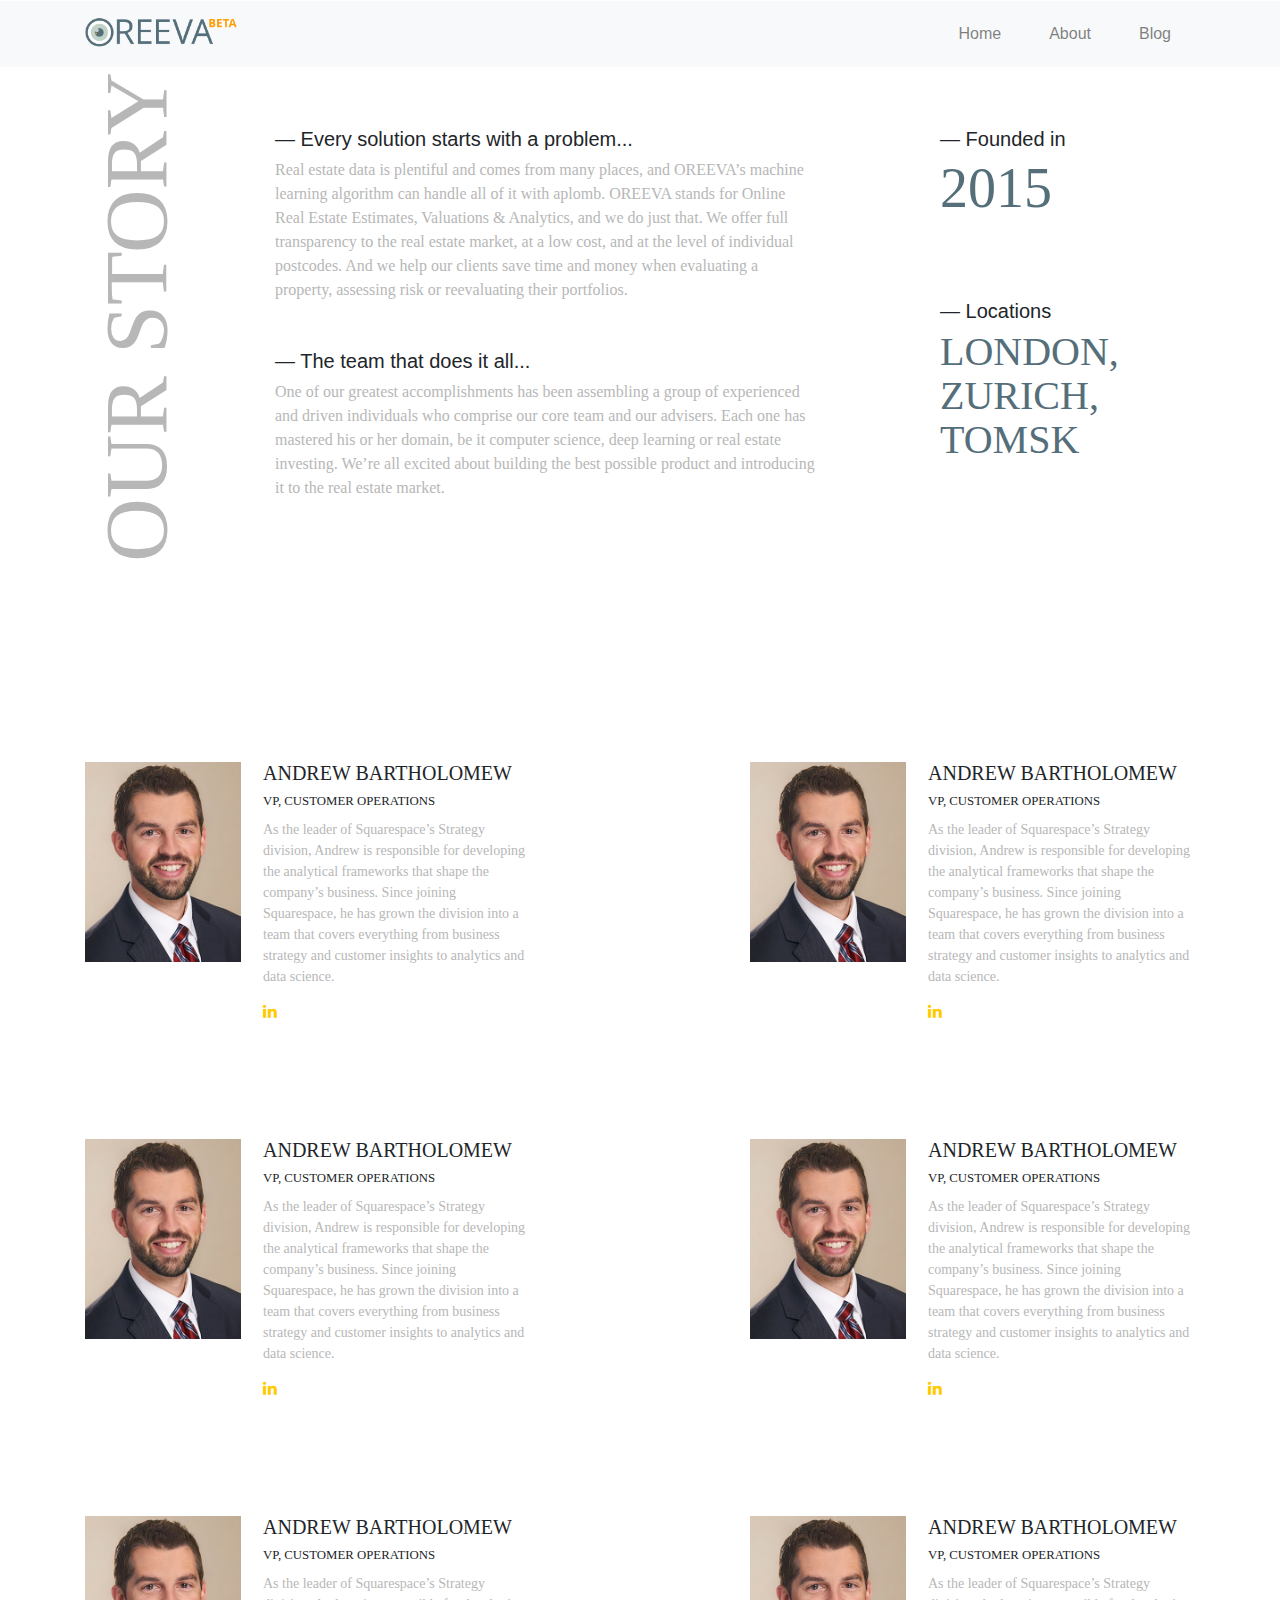
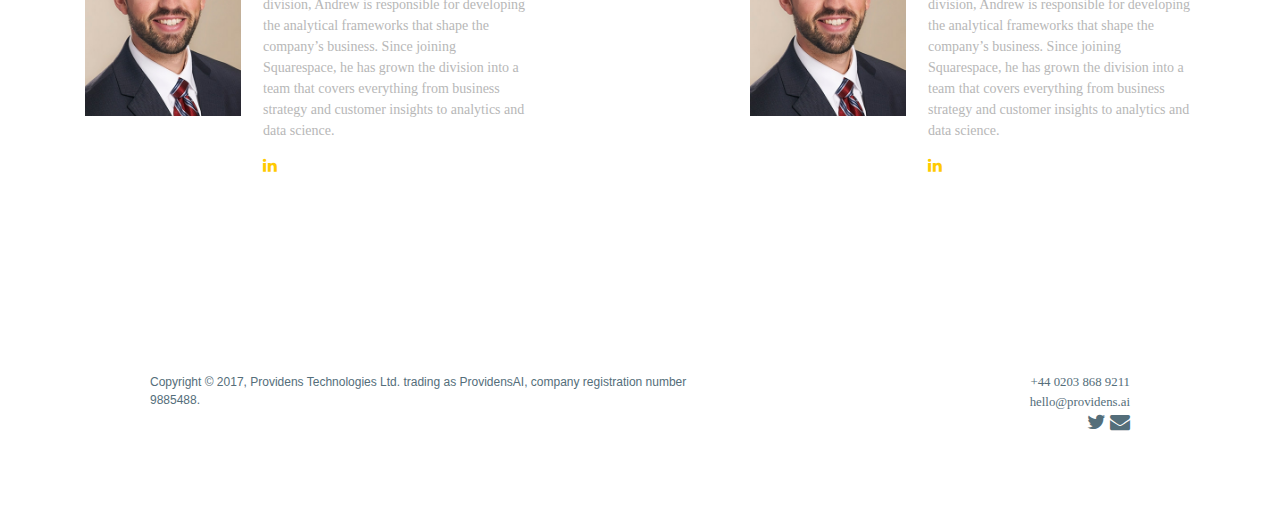
==== commit 9abf0dbf: "add articles from blog" ====
--- a/html/about.html
+++ b/html/about.html
@@ -25,20 +25,20 @@
             <a class="navbar-brand" href="index.html">
                 <img src="../images/logo_color_beta.png" class="logo" />
             </a>
-            <button class="navbar-toggler" type="button" data-toggle="collapse" data-target="#navbarTogglerDemo01" aria-controls="navbarTogglerDemo01"
+            <button class="navbar-toggler custom" type="button" data-toggle="collapse" data-target="#navbarToggler" aria-controls="navbarToggler"
                 aria-expanded="false" aria-label="Toggle navigation">
                 <span class="navbar-toggler-icon"></span>
             </button>
-            <div class="collapse navbar-collapse" id="navbarTogglerDemo01">
+            <div class="collapse navbar-collapse" id="navbarToggler">
                 <ul class="navbar-nav ml-auto">
                     <li class="nav-item">
                         <a class="nav-link" href="index.html">Home</a>
                     </li>
                     <li class="nav-item">
+                        <a class="nav-link" href="about.html">About</a>
+                    </li>
+                    <li class="nav-item">
                         <a class="nav-link" href="blog.html">Blog</a>
-                    </li>
-                    <li class="navbar-item">
-                        <a class="nav-link" href="about.html">About</a>
                     </li>
                 </ul>
             </div>
@@ -46,10 +46,10 @@
     </nav>
     <div class="container">
         <div class="row">
-            <div class="col-lg-1 text-uppercase vertical subtext-color pb-6">
+            <div class="col-lg-2 text-uppercase vertical subtext-color mt-6">
                 <h1 class="display-2 open-sans-bold">Our story</h2>
             </div>
-            <div class="col-lg-7 pt-8" data-anijs="if: scroll, on:window, do: fadeInUp animated, before: scrollReveal">
+            <div class="col-lg-6 pt-8 col-sm-12 col-xs-12" data-anijs="if: scroll, on:window, do: fadeInUp animated, before: scrollReveal">
                 <h5>— Every solution starts with a problem... </h5>
                 <p class="subtext-color open-sans-light">
                     Real estate data is plentiful and comes from many places, and OREEVA’s machine learning algorithm can handle all of it with
@@ -63,87 +63,143 @@
                     One of our greatest accomplishments has been assembling a group of experienced and driven individuals who comprise our core
                     team and our advisers. Each one has mastered his or her domain, be it computer science, deep learning
                     or real estate investing. We’re all excited about building the best possible product and introducing
-                    it to the real estate market. And we’re thrilled at the prospect of helping you do what you do best,
-                    which is making the right investment for the right place at the right time.
+                    it to the real estate market.
                 </p>
             </div>
-            <div class="col-lg-3 offset-lg-1 pt-8">
+            <div class="col-lg-3 offset-lg-1 pt-8 col-sm-12 col-xs-12 text-sm-center text-xs-center text-md-left">
                 <h5 data-anijs="if: scroll, on:window, do: fadeInRight animated, before: scrollReveal">— Founded in </h5>
-                <h1 data-anijs="if: scroll, on:window, do: fadeInRight animated, before: scrollReveal" class="display-4 text-color open-sans-light"> 2017 </h1>
+                <h1 data-anijs="if: scroll, on:window, do: fadeInRight animated, before: scrollReveal" class="display-4 text-color open-sans-light">
+                    2015 </h1>
                 <h5 data-anijs="if: scroll, on:window, do: fadeInRight animated, before: scrollReveal" class="mt-7">— Locations </h5>
-                <h1 data-anijs="if: scroll, on:window, do: fadeInRight animated, before: scrollReveal" class="display-5 text-color open-sans-light"> LONDON, ZURICH, TOMSK </h1>
+                <h1 data-anijs="if: scroll, on:window, do: fadeInRight animated, before: scrollReveal" class="display-5 text-color open-sans-light">
+                    LONDON, ZURICH, TOMSK </h1>
             </div>
         </div>
     </div>
     <div class="container">
-        <div class="row text-color mt-md-7 mb-md-7 mt-sm-3 mb-sm-3 mb-xs-3 mt-xs-3" data-anijs="if: scroll, on:window, do: fadeInUp animated, before: scrollReveal">
-            <div class="col-md-12 col-lg-12 col-sm-12 p-5">
-                <div class="row">
-                    <div class="com-lg-12 col-md-12 text-center">
-                        <h1 class="open-sans-light fw-600">
-                            Meet the makers
-                        </h1>
-                        <p class="open-sans-light font-size-20 subtext-color">
-                            Our vision is to build a ”Bloomberg” of the Real Estate market and we strongly believe in giving more transparency to the
-                            real estate market.
-                        </p>
-                    </div>
-                </div>
-            </div>
-        </div>
-        <div class="row employee open-sans-light justify-content-between" data-anijs="if: scroll, on:window, do: fadeInUp animated, before: scrollReveal">
-            <div class="col-lg-5 col-md-6 d-flex mb-8 justify-content-between">
-                <div class="photo">
-                </div>
-                <div class="text">
-                    <h5 class="open-sans-bold">ANDREW BARTHOLOMEW</h5>
-                    <small>VP, CUSTOMER OPERATIONS</small>
-                    <p class="details pt-2 font-size-14 subtext-color">
-                        As the leader of Squarespace’s Strategy division, Andrew is responsible for developing the analytical frameworks that shape
-                        the company’s business. Since joining Squarespace, he has grown the division into a team that covers
-                        everything from business strategy and customer insights to analytics and data science.
-                    </p>
-                    <div class="contacts">
-                        <i class="fa fa-linkedin accent-light-color" aria-hidden="true"></i>
-                    </div>
-                </div>
-            </div>
-            <div class="col-lg-5 col-md-6 d-flex mb-8 justify-content-between">
-                <div class="photo">
-                </div>
-                <div class="text">
-                    <h5 class="open-sans-bold">ANDREW BARTHOLOMEW</h5>
-                    <small>VP, CUSTOMER OPERATIONS</small>
-                    <p class="details pt-2 font-size-14 subtext-color">
-                        As the leader of Squarespace’s Strategy division, Andrew is responsible for developing the analytical frameworks that shape
-                        the company’s business. Since joining Squarespace, he has grown the division into a team that covers
-                        everything from business strategy and customer insights to analytics and data science.
-                    </p>
-                    <div class="contacts">
-                        <i class="fa fa-linkedin accent-light-color" aria-hidden="true"></i>
-                    </div>
-                </div>
-            </div>
-            <div class="col-lg-5 col-md-6 d-flex mb-8 justify-content-between">
-                <div class="photo">
-                </div>
-                <div class="text">
-                    <h5 class="open-sans-bold">ANDREW BARTHOLOMEW</h5>
-                    <small>VP, CUSTOMER OPERATIONS</small>
-                    <p class="details pt-2 font-size-14 subtext-color">
-                        As the leader of Squarespace’s Strategy division, Andrew is responsible for developing the analytical frameworks that shape
-                        the company’s business. Since joining Squarespace, he has grown the division into a team that covers
-                        everything from business strategy and customer insights to analytics and data science.
-                    </p>
-                    <div class="contacts">
-                        <i class="fa fa-linkedin accent-light-color" aria-hidden="true"></i>
-                    </div>
-                </div>
+        <div class="row employee open-sans-light justify-content-between mt-10">
+            <div class="col-lg-5 col-md-6 d-flex mb-8 justify-content-between" data-anijs="if: scroll, on:window, do: fadeInUp animated, before: scrollReveal">
+                <div class="photo">
+                </div>
+                <div class="text">
+                    <h5 class="open-sans-bold">ANDREW BARTHOLOMEW</h5>
+                    <small>VP, CUSTOMER OPERATIONS</small>
+                    <p class="details pt-2 font-size-14 subtext-color">
+                        As the leader of Squarespace’s Strategy division, Andrew is responsible for developing the analytical frameworks that shape
+                        the company’s business. Since joining Squarespace, he has grown the division into a team that covers
+                        everything from business strategy and customer insights to analytics and data science.
+                    </p>
+                    <div class="contacts">
+                        <i class="fa fa-linkedin accent-light-color" aria-hidden="true"></i>
+                    </div>
+                </div>
+            </div>
+            <div class="col-lg-5 col-md-6 d-flex mb-8 justify-content-between" data-anijs="if: scroll, on:window, do: fadeInUp animated, before: scrollReveal">
+                <div class="photo">
+                </div>
+                <div class="text">
+                    <h5 class="open-sans-bold">ANDREW BARTHOLOMEW</h5>
+                    <small>VP, CUSTOMER OPERATIONS</small>
+                    <p class="details pt-2 font-size-14 subtext-color">
+                        As the leader of Squarespace’s Strategy division, Andrew is responsible for developing the analytical frameworks that shape
+                        the company’s business. Since joining Squarespace, he has grown the division into a team that covers
+                        everything from business strategy and customer insights to analytics and data science.
+                    </p>
+                    <div class="contacts">
+                        <i class="fa fa-linkedin accent-light-color" aria-hidden="true"></i>
+                    </div>
+                </div>
+            </div>
+            <div class="col-lg-5 col-md-6 d-flex mb-8 justify-content-between" data-anijs="if: scroll, on:window, do: fadeInUp animated, before: scrollReveal">
+                <div class="photo">
+                </div>
+                <div class="text">
+                    <h5 class="open-sans-bold">ANDREW BARTHOLOMEW</h5>
+                    <small>VP, CUSTOMER OPERATIONS</small>
+                    <p class="details pt-2 font-size-14 subtext-color">
+                        As the leader of Squarespace’s Strategy division, Andrew is responsible for developing the analytical frameworks that shape
+                        the company’s business. Since joining Squarespace, he has grown the division into a team that covers
+                        everything from business strategy and customer insights to analytics and data science.
+                    </p>
+                    <div class="contacts">
+                        <i class="fa fa-linkedin accent-light-color" aria-hidden="true"></i>
+                    </div>
+                </div>
+            </div>
+            <div class="col-lg-5 col-md-6 d-flex mb-8 justify-content-between" data-anijs="if: scroll, on:window, do: fadeInUp animated, before: scrollReveal">
+                <div class="photo">
+                </div>
+                <div class="text">
+                    <h5 class="open-sans-bold">ANDREW BARTHOLOMEW</h5>
+                    <small>VP, CUSTOMER OPERATIONS</small>
+                    <p class="details pt-2 font-size-14 subtext-color">
+                        As the leader of Squarespace’s Strategy division, Andrew is responsible for developing the analytical frameworks that shape
+                        the company’s business. Since joining Squarespace, he has grown the division into a team that covers
+                        everything from business strategy and customer insights to analytics and data science.
+                    </p>
+                    <div class="contacts">
+                        <i class="fa fa-linkedin accent-light-color" aria-hidden="true"></i>
+                    </div>
+                </div>
+            </div>
+            <div class="col-lg-5 col-md-6 d-flex mb-8 justify-content-between" data-anijs="if: scroll, on:window, do: fadeInUp animated, before: scrollReveal">
+                <div class="photo">
+                </div>
+                <div class="text">
+                    <h5 class="open-sans-bold">ANDREW BARTHOLOMEW</h5>
+                    <small>VP, CUSTOMER OPERATIONS</small>
+                    <p class="details pt-2 font-size-14 subtext-color">
+                        As the leader of Squarespace’s Strategy division, Andrew is responsible for developing the analytical frameworks that shape
+                        the company’s business. Since joining Squarespace, he has grown the division into a team that covers
+                        everything from business strategy and customer insights to analytics and data science.
+                    </p>
+                    <div class="contacts">
+                        <i class="fa fa-linkedin accent-light-color" aria-hidden="true"></i>
+                    </div>
+                </div>
+            </div>
+            <div class="col-lg-5 col-md-6 d-flex mb-8 justify-content-between" data-anijs="if: scroll, on:window, do: fadeInUp animated, before: scrollReveal">
+                <div class="photo">
+                </div>
+                <div class="text">
+                    <h5 class="open-sans-bold">ANDREW BARTHOLOMEW</h5>
+                    <small>VP, CUSTOMER OPERATIONS</small>
+                    <p class="details pt-2 font-size-14 subtext-color">
+                        As the leader of Squarespace’s Strategy division, Andrew is responsible for developing the analytical frameworks that shape
+                        the company’s business. Since joining Squarespace, he has grown the division into a team that covers
+                        everything from business strategy and customer insights to analytics and data science.
+                    </p>
+                    <div class="contacts">
+                        <i class="fa fa-linkedin accent-light-color" aria-hidden="true"></i>
+                    </div>
+                </div>
+            </div>
+        </div>
+    </div>
+    <div class="container p-5">
+        <div class="row text-color">
+            <div class="col-md-7 col-lg-7 col-sm-12">
+                <p class="font-size-12 mb-0">
+                    Copyright © 2017, Providens Technologies Ltd. trading as ProvidensAI, company registration number 9885488.
+                </p>
+            </div>
+            <div class="col-md-5 col-lg-5 col-sm-12 text-right text-center-sm mt-xs-3">
+                <small class="open-sans-bold">+44 0203 868 9211</small>
+                <br>
+                <small class="open-sans-bold">hello@providens.ai</small>
+                <br>
+                <small>
+                    <i class="fa fa-twitter contact-icon font-size-20"></i>
+                    <i class="fa fa-envelope contact-icon font-size-20"></i>
+                </small>
             </div>
         </div>
     </div>
 </body>
 
 </html>
+<script src="../js/jquery-3.2.1.slim.min.js"></script>
+<script src="../js/popper.min.js"></script>
+<script src="../js/bootstrap.min.js"></script>
 <script src="../js/anijs.js"></script>
 <script src="../js/anijs-helper-scrollreveal.js"></script>--- a/css/custom.css
+++ b/css/custom.css
@@ -1,17 +1,17 @@
 /*---fonts---*/
 @font-face {
-    font-family: OpenSansRegular;
-    src: url(../fonts/OpenSans-Regular.ttf); 
+    font-family: "OpenSansRegular";
+    src: url("../fonts/OpenSans-Regular.ttf"); 
 }
 
 @font-face {
-    font-family: OpenSansLight;
-    src: url(../fonts/OpenSans-Light.ttf); 
+    font-family: "OpenSansLight";
+    src: url("../fonts/OpenSans-Light.ttf"); 
 }
 
 @font-face {
-    font-family: OpenSansBold;
-    src: url(../fonts/OpenSans-Bold.ttf); 
+    font-family: "OpenSansBold";
+    src: url("../fonts/OpenSans-Bold.ttf"); 
 }
 
 @font-face {
@@ -29,110 +29,8 @@
 }
 
 .open-sans-bold {
-        font-family: OpenSansSemiBold;
-}
-
-    body {
-    height: 100%;
-}
-
-@media screen and (max-width: 650px) {
-    .main-content h1 {
-        font-size: 3em !important;
-    }
-
-    form {
-        margin-top: none !important;
-    }
-
-     .email-form input {
-        margin-top: none;
-    }
-
-    .email-form button {
-        width: 100%;
-    }
-}
-
-@media screen and (max-width: 350px) {
-    .main-content h1 {
-        font-size: 2em !important;
-    }
-
-    .main-content footer p {
-        font-size: 1em !important;
-    }
-}
-
-
-@media screen and (max-width: 1500px) {
-    form {
-        margin-top: 2em !important;
-    }
-}
-
-form {
-    margin-top: 4em;
-}
-
-.main-content h1, .main-content footer p{
-    transition: all 1s;
-}
-.logo {
-    max-height: 40px;
-}
-
-@media screen and (max-width: 900px) {
-    .input-block, .button-block {
-        width: 100% !important;
-    }
-    .button-block button { 
-        width: 100% !important;
-        margin-top: 1em;
-    }
-    .logo-area .text .title {
-      font-size: 1.2em !important;
-    }
-    .logo-area .text .paragraph {
-      font-size: 0.8em !important;
-    }
-}
-@media screen and (max-width: 760px) {
-    .logo-area .text .title {
-      font-size: 1em !important;
-    }
-    .logo-area .text .paragraph {
-      font-size: 0.6em !important;
-    }
-    .sub-image-1 {
-      height: 40% !important;
-    }
-    .text-center-sm {
-        text-align: center !important;
-    }
-}
-.input-block {
-    width: 60%;
-    transition: all 0.7s;
-}
-.button-block {
-    width: 20%;
-    transition: all 0.7s;
-}
-.email-form {
-    align-content: space-between;
-}
-
-.btn-light {
-    border: solid 1px rgba(128, 128, 128, 0.377);
-}
-
-.card {
-    height: 60px;
-    width: 60px;
-    background-color: gray;
-}
-
+    font-family: OpenSansSemiBold;
+}
 
 /*---sizes---*/
 .h-15 {
@@ -191,7 +89,6 @@
     border-color: #a2ccb2 !important;
     box-shadow: none;
 }
-
 .btn-primary:focus {
     box-shadow: none;
 }
@@ -201,6 +98,12 @@
 }
 .btn-outline-secondary:hover {
     font-family: OpenSansLight;
+}
+.btn-light {
+    border: solid 1px rgba(128, 128, 128, 0.377);
+}
+.btn-light:focus {
+    box-shadow: none;
 }
 .custom-input {
     border: none;
@@ -232,9 +135,36 @@
 .navbar-brand {
     font-family: Cabin-Regular;
 }
-
-
-
+.nav-item {
+    padding: 0 1em;
+}
+
+
+body {
+    height: 100%;
+}
+
+form {
+    margin-top: 4em;
+}
+
+.main-content h1, .main-content footer p{
+    transition: all 1s;
+}
+.logo {
+    max-height: 40px;
+}
+.input-block {
+    width: 60%;
+    transition: all 0.7s;
+}
+.button-block {
+    width: 20%;
+    transition: all 0.7s;
+}
+.email-form {
+    align-content: space-between;
+}
 .area {
     width: 100px;
     height: 100px;
@@ -264,22 +194,24 @@
 .logo-area .blog .overview {
     border-bottom: solid 1px rgba(193, 193, 193, 0.15);
 }
-.logo-area .blog .overview, .logo-area .blog .text {
-  width: 90% !important;
+.logo-area .blog .text {    
+    width: 90% !important;
     text-align: left;
+}
+.logo-area .blog .overview {
+    width: 90% !important;
+    text-align: left;
+    height: 200px;
+    overflow: hidden;
 }
 .logo-area .blog .image {
   height: 150px;
   width: 90%;
   background-size: cover;
   background-repeat: no-repeat;
-  /*background-color: #546e7a;
-  background-blend-mode: luminosity;
-  transition: background-color 0.6s;*/
 }
 
 .logo-area .blog .image:hover {
-  /*background-color: transparent;*/
   cursor: pointer;
 }
 .blog .author  {
@@ -307,22 +239,229 @@
 .logo-area .block img{
     max-width: 50%;
 }
-
-
-
-
-@media screen and (max-width: 1150px) {
-    .stat-overview-area {
-            width: 100% !important;
-    }
-}
 .form-control.input-lg {
     padding: 1.2rem;
     height: auto;
     font-size: 1rem;
 }
-
-
+.contact-icon {
+  transition: color 0.5s;
+}
+.contact-icon:hover {
+  color: #ff9c00;
+  cursor: pointer;
+}
+.border-top {
+    border-top: solid 1px #dadada;
+}
+.border-bottom {
+       border-bottom: solid 1px #dadada;
+}
+.employee .photo {
+    background-image: url(../images/employee.jpeg);
+    height: 200px;
+    width: 35%;
+    background-size: cover;
+    background-repeat: no-repeat;
+    background-position: center;
+}
+.employee .text{
+    width: 60%;
+}
+.employee .contacts i {
+    transition: color 0.5s;
+}
+.employee .contacts i:hover{
+    cursor: pointer;
+    color: #ff9c00;
+}
+.img-circle {
+    border-radius: 100px;
+    box-shadow: 0 0 7px #666; 
+    background-size: cover;
+    background-position: top;
+    background-repeat: no-repeat;
+}
+.vertical {
+    writing-mode: vertical-lr;
+    text-align: center;
+    transform: rotate(180deg);
+}
+
+
+/*---colors---*/
+.main-background {
+    background-color: #f7f6f4;
+}
+.black {
+    color: black;
+}
+.accent-color {
+    color: #ff9c00;
+}
+.accent-light-color {
+    color: #ffca00;
+}
+.green-color {
+    color: #83b797;
+}
+.text-color {
+    color: #546e7a;
+}
+.subtext-color {
+    color: #b7b7b7;
+}
+.linked-in-color {
+    background-color: #007bb6;
+}
+.twitter-color {
+    background-color: #00aced;
+}
+
+
+@-moz-document url-prefix() {
+    .moz-p-10 {
+        padding-bottom: 10em;
+        padding-top: 10em;
+    }
+}
+.blockquote.custom {
+    border-left: solid 4px #ff9c00;
+    padding: 1em;
+    margin: 2em 0;
+    font-family: OpenSansLight;
+}
+
+.article .subtitle {
+    font-family: OpenSansLight;
+    font-size: 20px;
+    color: black;
+}
+.article .text {
+    font-family: OpenSansLight;
+    color: #546e7a;
+    font-size: 16px;
+}
+.article .text .link {
+    color: #ff9c00;
+    font-family: OpenSansLight;
+}
+.article .text .sub-text {
+    font-style: italic;
+    color: #b7b7b7;
+}
+.article .italic {
+    font-style: italic;
+}
+.article .text .link:hover {
+    color: #ffca00;
+    cursor: pointer;
+    text-decoration: none;
+}
+.article .author {
+    color: #b7b7b7;
+    font-family: OpenSansLight;
+    font-size: 16px;
+}
+.article .date {
+    font-family: OpenSansLight;
+    font-size: 15px;
+}
+.article .share .button {
+    height: 50px;
+    width: 50px;
+    display: flex;
+    border-radius: 50px;
+}
+.article .share .button:hover {
+    cursor: pointer;
+}
+.article .share span {
+    margin: auto;
+    color: white;
+}
+
+
+
+/*styles for different screens */
+@media (max-width: 900px) {
+    .vertical {
+        writing-mode: horizontal-tb;
+        transform: none;
+        padding-top: 5em;
+    }
+}
+@media (max-width: 576px) {
+    .text-xs-center {
+        text-align: center!important;
+    }
+}
+@media screen and (max-width: 900px) {
+    .input-block, .button-block {
+        width: 100% !important;
+    }
+    .button-block button { 
+        width: 100% !important;
+        margin-top: 1em;
+    }
+    .logo-area .text .title {
+      font-size: 1.2em !important;
+    }
+    .logo-area .text .paragraph {
+      font-size: 0.8em !important;
+    }
+}
+@media screen and (max-width: 760px) {
+    .logo-area .text .title {
+      font-size: 1em !important;
+    }
+    .logo-area .text .paragraph {
+      font-size: 0.6em !important;
+    }
+    .sub-image-1 {
+      height: 40% !important;
+    }
+    .text-center-sm {
+        text-align: center !important;
+    }
+}
+
+@media screen and (max-width: 650px) {
+    .main-content h1 {
+        font-size: 3em !important;
+    }
+
+    form {
+        margin-top: none !important;
+    }
+
+     .email-form input {
+        margin-top: none;
+    }
+
+    .email-form button {
+        width: 100%;
+    }
+}
+
+@media screen and (max-width: 350px) {
+    .main-content h1 {
+        font-size: 2em !important;
+    }
+
+    .main-content footer p {
+        font-size: 1em !important;
+    }
+}
+
+
+@media screen and (max-width: 1500px) {
+    form {
+        margin-top: 2em !important;
+    }
+}
+
+/*images*/
 .sub-image-1 {
     background-image: url("../images/subimage1.jpg");
     background-size: contain;
@@ -336,76 +475,4 @@
     background-repeat: no-repeat;
     background-position: center;
     transition: all 0.7s;
-}
-.contact-icon {
-  transition: color 0.5s;
-}
-.contact-icon:hover {
-  color: #ff9c00;
-  cursor: pointer;
-}
-.border-top {
-    border-top: solid 1px #dadada;
-}
-.border-bottom {
-       border-bottom: solid 1px #dadada;
-}
-.subtext-color {
-    color: #b7b7b7;
-}
-.employee .photo {
-    background-image: url(../images/employee.jpeg);
-    height: 200px;
-    width: 35%;
-    background-color: #546e7a;
-    background-size: cover;
-    background-repeat: no-repeat;
-    background-blend-mode: luminosity;
-    transition: background-color 0.5s;
-}
-.employee .photo:hover {
-    background-color: transparent;
-}
-.employee .text{
-    width: 60%;
-}
-.employee .contacts i {
-    transition: color 0.5s;
-}
-.employee .contacts i:hover{
-    cursor: pointer;
-    color: #ff9c00;
-}
-.img-circle {
-    border-radius: 100px;
-    box-shadow: 0 0 7px #666; 
-    background-size: cover;
-    background-position: top;
-    background-repeat: no-repeat;
-}
-.main-background {
-    background-color: #f7f6f4;
-}
-.vertical {
-    writing-mode: vertical-lr;
-    text-align: center;
-    transform: rotate(180deg);
-}
-
-
-/*---colors---*/
-.black {
-    color: black;
-}
-.accent-color {
-    color: #ff9c00;
-}
-.accent-light-color {
-    color: #ffca00;
-}
-.green-color {
-    color: #83b797;
-}
-.text-color {
-    color: #546e7a;
 }